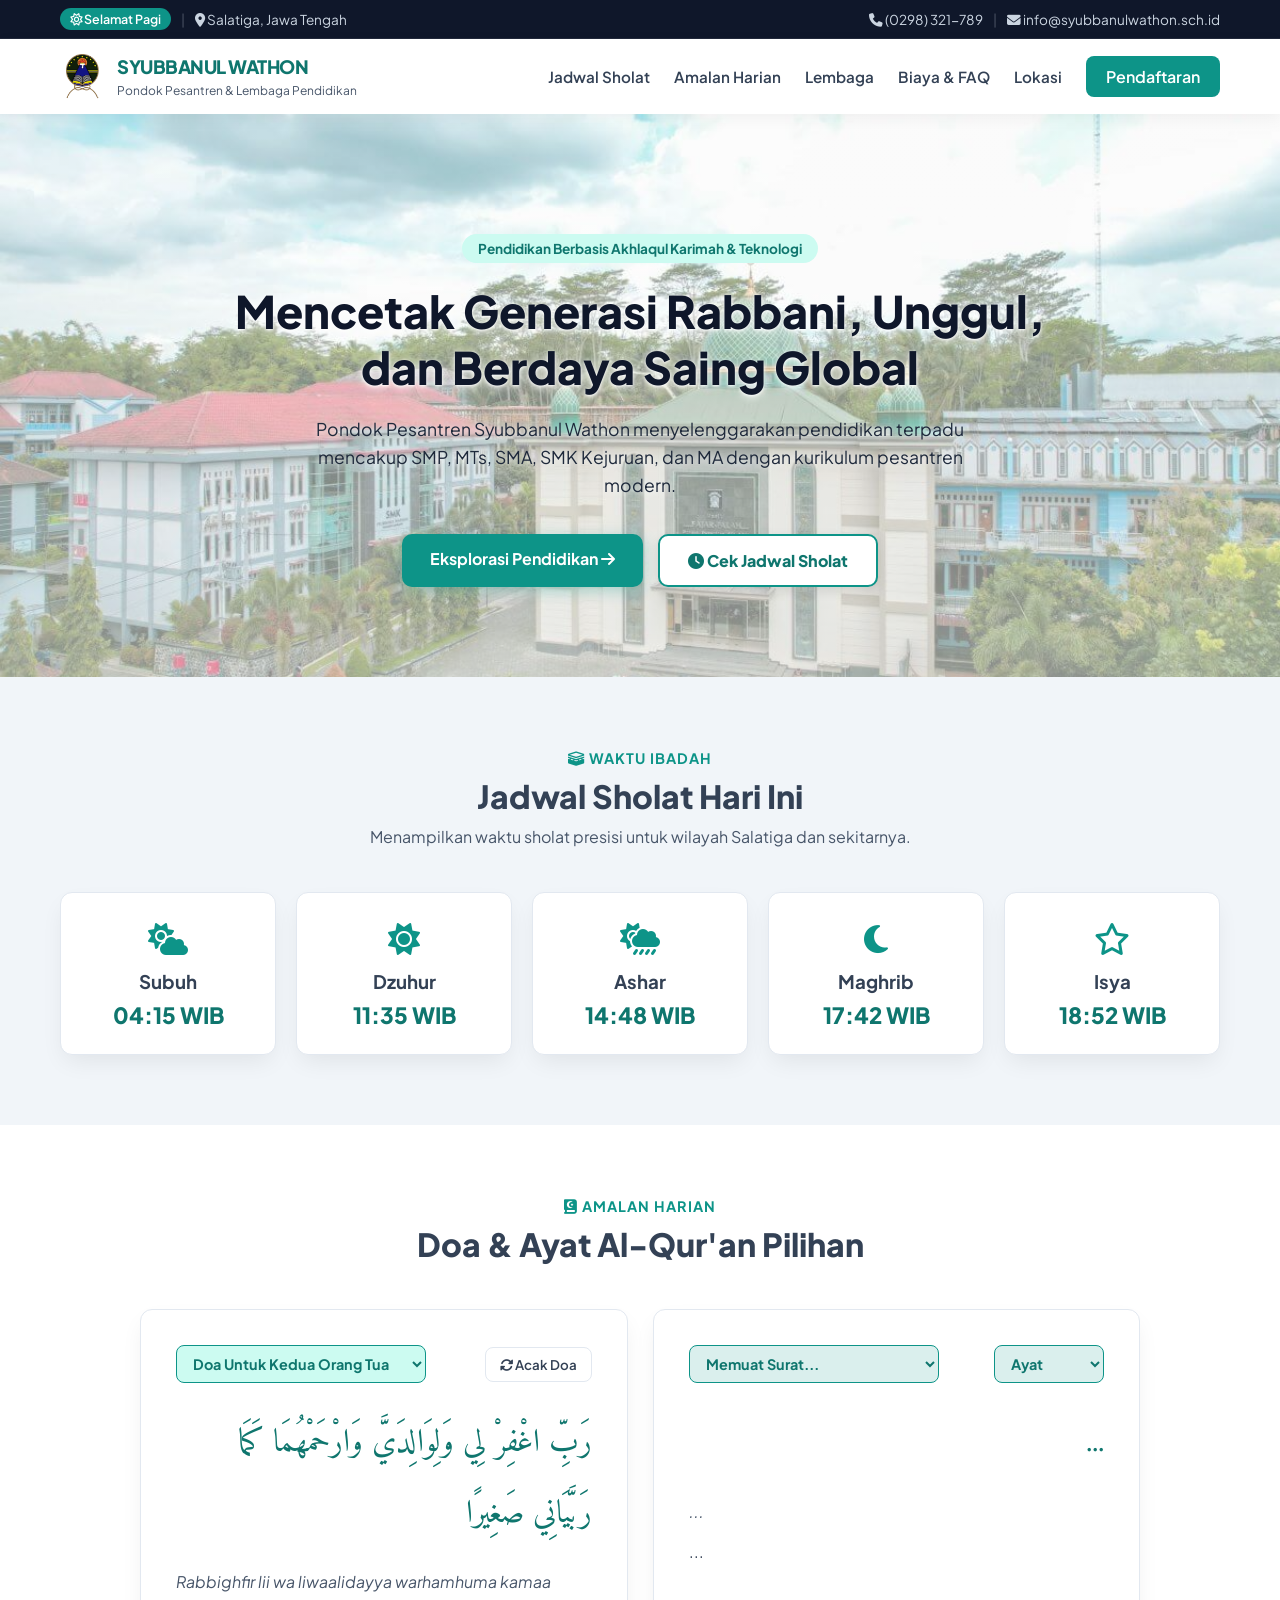
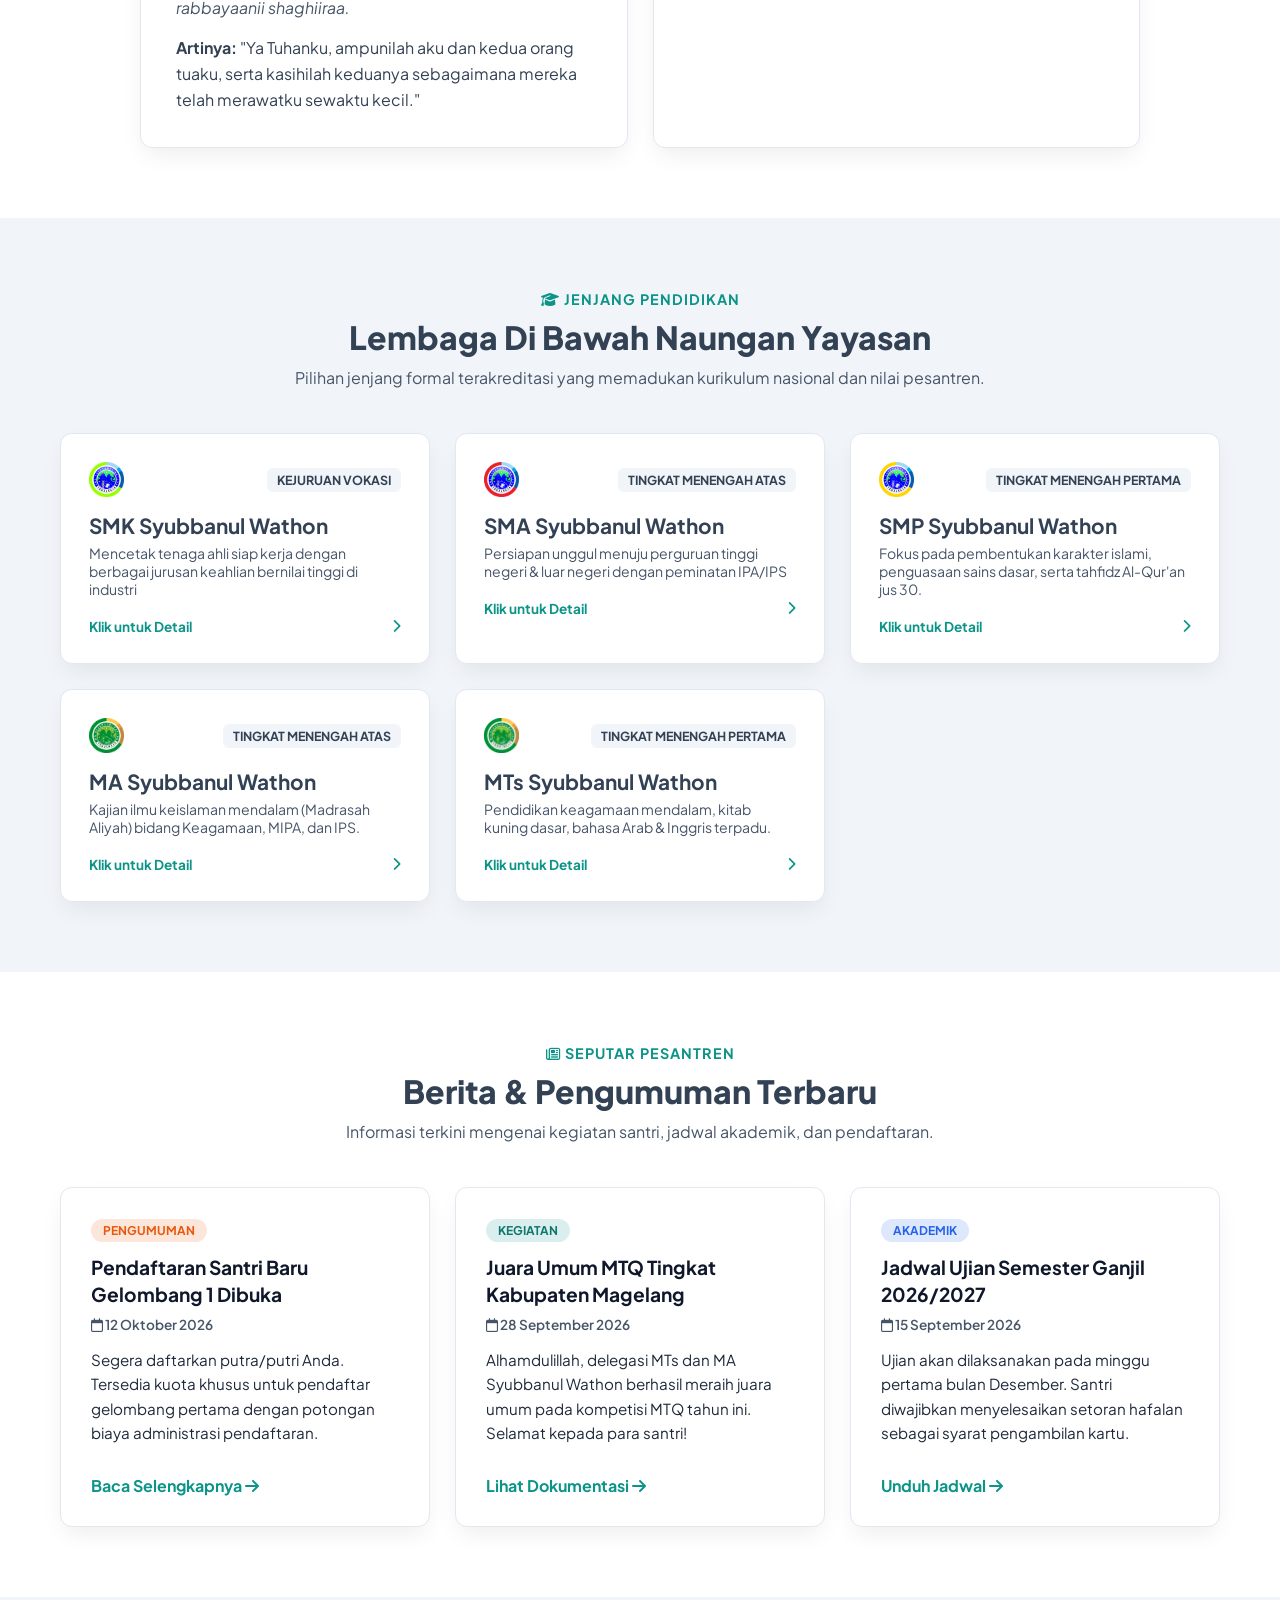
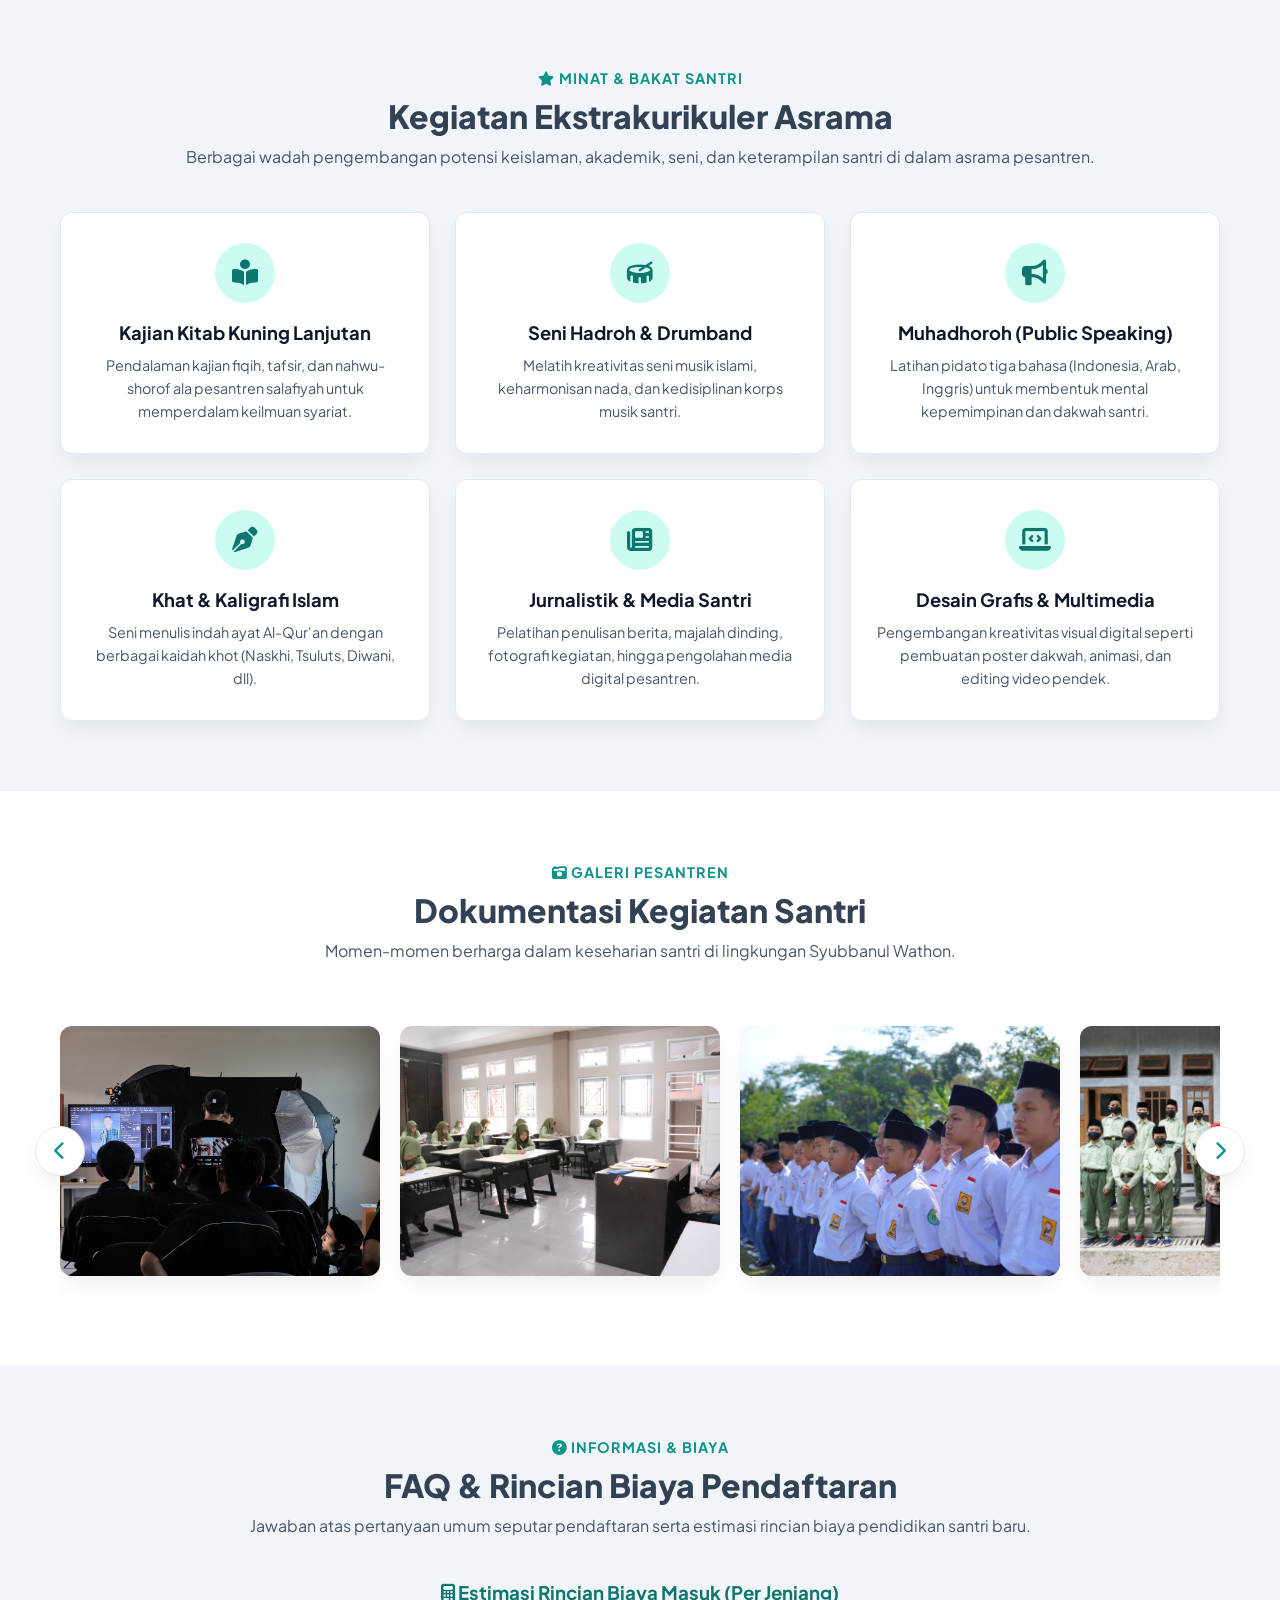
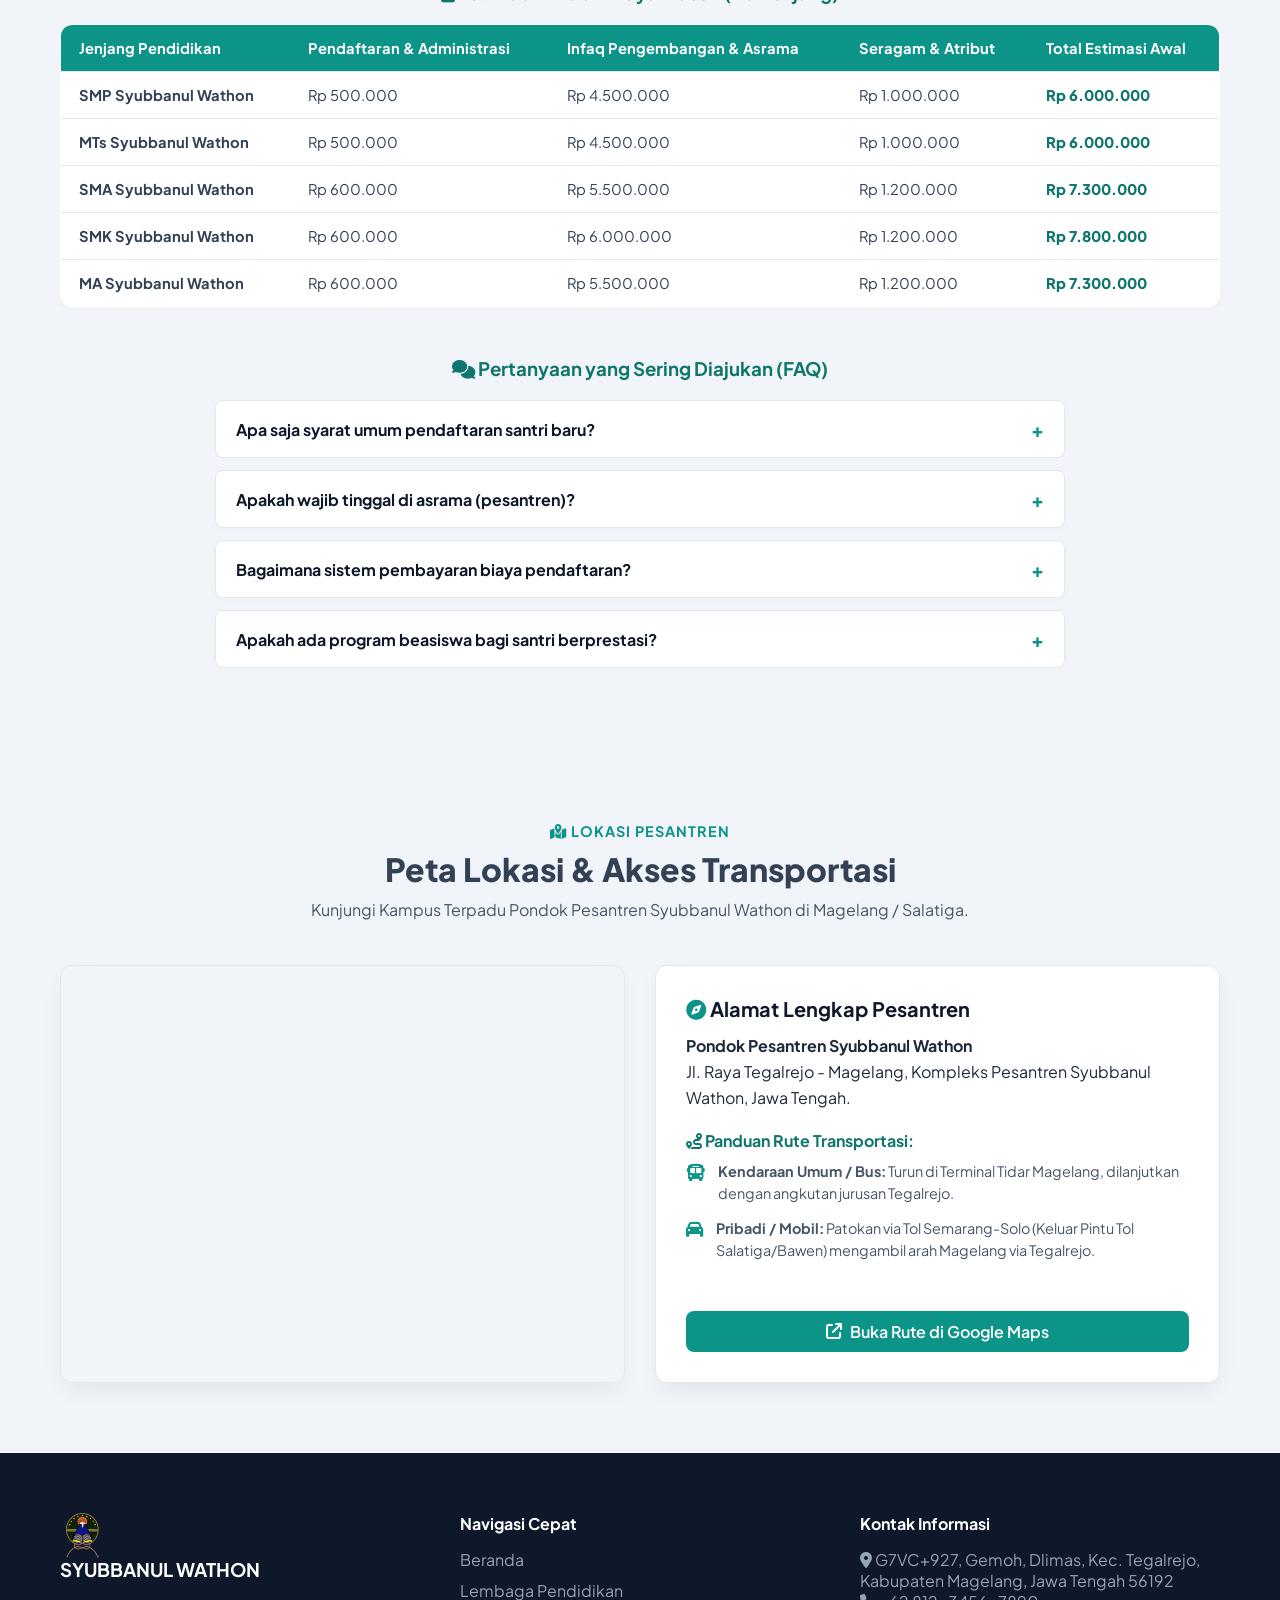
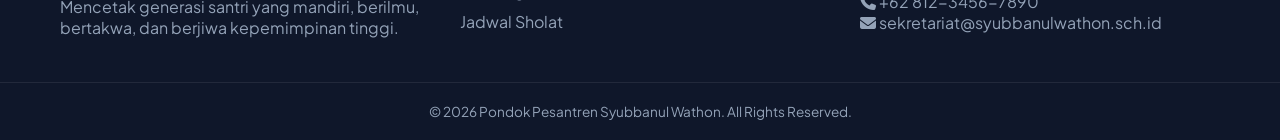
==== index.html @ 935ad712 "nambahdikit" ====
<!DOCTYPE html>
<html lang="id">
<head>
    <meta charset="UTF-8">
    <meta name="viewport" content="width=device-width, initial-scale=1.0">
    <title>Pondok Pesantren Syubbanul Wathon</title>
    <link rel="icon" type="image/png" href="assets/logo sw.png">
    <!-- Font Awesome & Google Fonts -->
    <link rel="stylesheet" href="https://cdnjs.cloudflare.com/ajax/libs/font-awesome/6.4.0/css/all.min.css">
    <link href="https://fonts.googleapis.com/css2?family=Plus+Jakarta+Sans:wght@300;400;500;600;700;800&family=Amiri:wght@400;700&display=swap" rel="stylesheet">
    <link rel="stylesheet" href="style.css">
</head>
<body class="theme-day">

    <div class="top-bar">
        <div class="container top-bar-content">
            <div class="time-location">
                <span id="time-badge" class="badge"><i class="fa-regular fa-sun"></i> Selamat Datang</span>
                <span class="divider">|</span>
                <span id="location-text"><i class="fa-solid fa-location-dot"></i> Mendeteksi Lokasi...</span>
            </div>
            <div class="top-contact">
                <span><i class="fa-solid fa-phone"></i> (0298) 321-789</span>
                <span class="divider">|</span>
                <span><i class="fa-solid fa-envelope"></i> info@syubbanulwathon.sch.id</span>
            </div>
        </div>
    </div>

    <header class="navbar">
        <div class="container nav-container">
            <a href="#" class="brand">
                <div class="brand-logo">
                    <img src="assets/YAYASAN-SYUBBANUL-WATHON-cmp-scaled.png" alt="Logo Syubbanul Wathon" style="width: 100%; height: 100%; object-fit: contain; border-radius: 10px;">
                </div>
                <div class="brand-text">
                    <span class="brand-title">SYUBBANUL WATHON</span>
                    <span class="brand-sub">Pondok Pesantren & Lembaga Pendidikan</span>
                </div>
            </a>
            <button class="nav-toggle" id="navToggle" aria-label="Toggle Navigation">
                <i class="fa-solid fa-bars"></i>
            </button>
            <nav class="nav-menu" id="navMenu">
                <a href="#jadwal-sholat" class="nav-link">Jadwal Sholat</a>
                <a href="#doa-harian" class="nav-link">Amalan Harian</a>
                <a href="#lembaga" class="nav-link">Lembaga</a>
                <a href="#informasi-pendaftaran" class="nav-link">Biaya & FAQ</a>
                <a href="#lokasi" class="nav-link">Lokasi</a>
                <a href="pendaftaran.html" class="btn-primary">Pendaftaran</a>
                
            </nav>
        </div>
    </header>

    <section id="beranda" class="hero">
        <div class="container hero-content">
            <span class="hero-tag">Pendidikan Berbasis Akhlaqul Karimah & Teknologi</span>
            <h1 class="hero-title">Mencetak Generasi Rabbani, Unggul, dan Berdaya Saing Global</h1>
            <p class="hero-desc">Pondok Pesantren Syubbanul Wathon menyelenggarakan pendidikan terpadu mencakup SMP, MTs, SMA, SMK Kejuruan, dan MA dengan kurikulum pesantren modern.</p>
            <div class="hero-buttons">
                <a href="#lembaga" class="btn-primary-lg">Eksplorasi Pendidikan <i class="fa-solid fa-arrow-right"></i></a>
                <a href="#jadwal-sholat" class="btn-outline-lg"><i class="fa-solid fa-clock"></i> Cek Jadwal Sholat</a>
            </div>
        </div>
    </section>

    <section id="jadwal-sholat" class="section bg-light">
        <div class="container">
            <div class="section-header">
                <span class="section-subtitle"><i class="fa-solid fa-kaaba"></i> Waktu Ibadah</span>
                <h2 class="section-title">Jadwal Sholat Hari Ini</h2>
                <p id="prayer-location-sub" class="section-desc">Menampilkan waktu sholat presisi berdasarkan lokasi Anda</p>
            </div>
            <div class="prayer-grid">
                <div class="prayer-card" id="card-subuh">
                    <div class="prayer-icon"><i class="fa-solid fa-cloud-sun"></i></div>
                    <h3>Subuh</h3>
                    <p class="prayer-time" id="time-subuh">04:15 WIB</p>
                </div>
                <div class="prayer-card" id="card-dzuhur">
                    <div class="prayer-icon"><i class="fa-solid fa-sun"></i></div>
                    <h3>Dzuhur</h3>
                    <p class="prayer-time" id="time-dzuhur">11:35 WIB</p>
                </div>
                <div class="prayer-card" id="card-ashar">
                    <div class="prayer-icon"><i class="fa-solid fa-cloud-sun-rain"></i></div>
                    <h3>Ashar</h3>
                    <p class="prayer-time" id="time-ashar">14:48 WIB</p>
                </div>
                <div class="prayer-card" id="card-maghrib">
                    <div class="prayer-icon"><i class="fa-solid fa-moon"></i></div>
                    <h3>Maghrib</h3>
                    <p class="prayer-time" id="time-maghrib">17:42 WIB</p>
                </div>
                <div class="prayer-card" id="card-isya">
                    <div class="prayer-icon"><i class="fa-regular fa-star"></i></div>
                    <h3>Isya</h3>
                    <p class="prayer-time" id="time-isya">18:52 WIB</p>
                </div>
            </div>
        </div>
    </section>

    <section id="doa-harian" class="section">
        <div class="container">
            <div class="section-header">
                <span class="section-subtitle"><i class="fa-solid fa-book-quran"></i> Amalan Harian</span>
                <h2 class="section-title">Doa & Ayat Al-Qur'an Pilihan</h2>
            </div>
            
            <div class="amalan-grid">
                <!-- Kolom Doa -->
                <div class="dua-box">
                    <div class="dua-header">
                        <select id="doaDropdown" class="dua-dropdown">
                            <option value="">Memuat Daftar Doa...</option>
                        </select>
                        <button class="btn-icon" id="nextDuaBtn" title="Acak Doa Lainnya"><i class="fa-solid fa-rotate"></i> Acak Doa</button>
                    </div>
                    <div class="dua-arabic" id="dua-arabic">...</div>
                    <div class="dua-latin" id="dua-latin">...</div>
                    <div class="dua-meaning" id="dua-meaning">...</div>
                </div>

                <!-- Kolom Ayat Al-Qur'an dengan Dual Dropdown -->
                <div class="dua-box quran-box">
                    <div class="dua-header" style="gap: 10px;">
                        <select id="quranDropdown" class="dua-dropdown">
                            <option value="">Memuat Surat...</option>
                        </select>
                        <select id="ayatDropdown" class="dua-dropdown" style="max-width: 110px;">
                            <option value="">Ayat</option>
                        </select>
                    </div>
                    <div class="dua-arabic" id="quran-arabic">...</div>
                    <div class="dua-latin" id="quran-latin">...</div>
                    <div class="dua-meaning" id="quran-meaning">...</div>
                </div>
            </div>
        </div>
    </section>

    <section id="lembaga" class="section bg-light">
        <div class="container">
            <div class="section-header">
                <span class="section-subtitle"><i class="fa-solid fa-graduation-cap"></i> Jenjang Pendidikan</span>
                <h2 class="section-title">Lembaga Di Bawah Naungan Yayasan</h2>
                <p class="section-desc">Pilihan jenjang formal terakreditasi yang memadukan kurikulum nasional dan nilai pesantren.</p>
            </div>
            <div class="jurusan-grid">
                <div class="jurusan-card" onclick="openJurusanModal('SMK')">
                    <div class="jurusan-card-header">
                        <img src="assets/logosekolah2/SMK-T.png" alt="Logo SMK" style="height: 35px; width: auto; object-fit: contain;">
                        <span class="jurusan-tag">KEJURUAN VOKASI</span>
                    </div>
                    <h3>SMK Syubbanul Wathon</h3>
                    <p class="jurusan-sub">Mencetak tenaga ahli siap kerja dengan berbagai jurusan keahlian bernilai tinggi di industri</p>
                    <div class="jurusan-footer">
                        <span>Klik untuk Detail</span>
                        <i class="fa-solid fa-chevron-right"></i>
                    </div>
                </div>

                <div class="jurusan-card" onclick="openJurusanModal('SMA')">
                    <div class="jurusan-card-header">
                        <img src="assets/logosekolah2/SMA.png" alt="Logo SMA" style="height: 35px; width: auto; object-fit: contain;">
                        <span class="jurusan-tag">TINGKAT MENENGAH ATAS</span>
                    </div>
                    <h3>SMA Syubbanul Wathon</h3>
                    <p class="jurusan-sub">Persiapan unggul menuju perguruan tinggi negeri & luar negeri dengan peminatan IPA/IPS</p>
                    <div class="jurusan-footer">
                        <span>Klik untuk Detail</span>
                        <i class="fa-solid fa-chevron-right"></i>
                    </div>
                </div>

                <div class="jurusan-card" onclick="openJurusanModal('SMP')">
                    <div class="jurusan-card-header">
                        <img src="assets/logosekolah2/SMP-T.png" alt="Logo SMP" style="height: 35px; width: auto; object-fit: contain;">
                        <span class="jurusan-tag">TINGKAT MENENGAH PERTAMA</span>
                    </div>
                    <h3>SMP Syubbanul Wathon</h3>
                    <p class="jurusan-sub">Fokus pada pembentukan karakter islami, penguasaan sains dasar, serta tahfidz Al-Qur'an jus 30.</p>
                    <div class="jurusan-footer">
                        <span>Klik untuk Detail</span>
                        <i class="fa-solid fa-chevron-right"></i>
                    </div>
                </div>

                <div class="jurusan-card" onclick="openJurusanModal('MA')">
                    <div class="jurusan-card-header">
                        <img src="assets/logosekolah2/EM-MA.png" alt="Logo MA" style="height: 35px; width: auto; object-fit: contain;">
                        <span class="jurusan-tag">TINGKAT MENENGAH ATAS</span>
                    </div>
                    <h3>MA Syubbanul Wathon</h3>
                    <p class="jurusan-sub">Kajian ilmu keislaman mendalam (Madrasah Aliyah) bidang Keagamaan, MIPA, dan IPS.</p>
                    <div class="jurusan-footer">
                        <span>Klik untuk Detail</span>
                        <i class="fa-solid fa-chevron-right"></i>
                    </div>
                </div>

                <div class="jurusan-card" onclick="openJurusanModal('MTs')">
                    <div class="jurusan-card-header">
                        <img src="assets/logosekolah2/logo-mts-newest.png" alt="Logo MTs" style="height: 35px; width: auto; object-fit: contain;">
                        <span class="jurusan-tag">TINGKAT MENENGAH PERTAMA</span>
                    </div>
                    <h3>MTs Syubbanul Wathon</h3>
                    <p class="jurusan-sub">Pendidikan keagamaan mendalam, kitab kuning dasar, bahasa Arab & Inggris terpadu.</p>
                    <div class="jurusan-footer">
                        <span>Klik untuk Detail</span>
                        <i class="fa-solid fa-chevron-right"></i>
                    </div>
                </div>
            </div>
        </div>
    </section>

    <!-- BERITA & PENGUMUMAN SECTION -->
    <section id="berita" class="section">
        <div class="container">
            <div class="section-header">
                <span class="section-subtitle"><i class="fa-regular fa-newspaper"></i> Seputar Pesantren</span>
                <h2 class="section-title">Berita & Pengumuman Terbaru</h2>
                <p class="section-desc">Informasi terkini mengenai kegiatan santri, jadwal akademik, dan pendaftaran.</p>
            </div>

            <div class="berita-grid">
                <!-- Kartu Berita 1 -->
                <div class="berita-card">
                    <div class="berita-badge">Pengumuman</div>
                    <h3>Pendaftaran Santri Baru Gelombang 1 Dibuka</h3>
                    <p class="berita-tanggal"><i class="fa-regular fa-calendar"></i> 12 Oktober 2026</p>
                    <p class="berita-desc">Segera daftarkan putra/putri Anda. Tersedia kuota khusus untuk pendaftar gelombang pertama dengan potongan biaya administrasi pendaftaran.</p>
                    <a href="#lembaga" class="btn-link">Baca Selengkapnya <i class="fa-solid fa-arrow-right"></i></a>
                </div>

                <!-- Kartu Berita 2 -->
                <div class="berita-card">
                    <div class="berita-badge badge-kegiatan">Kegiatan</div>
                    <h3>Juara Umum MTQ Tingkat Kabupaten Magelang</h3>
                    <p class="berita-tanggal"><i class="fa-regular fa-calendar"></i> 28 September 2026</p>
                    <p class="berita-desc">Alhamdulillah, delegasi MTs dan MA Syubbanul Wathon berhasil meraih juara umum pada kompetisi MTQ tahun ini. Selamat kepada para santri!</p>
                    <a href="#galeri" class="btn-link">Lihat Dokumentasi <i class="fa-solid fa-arrow-right"></i></a>
                </div>

                <!-- Kartu Berita 3 -->
                <div class="berita-card">
                    <div class="berita-badge badge-akademik">Akademik</div>
                    <h3>Jadwal Ujian Semester Ganjil 2026/2027</h3>
                    <p class="berita-tanggal"><i class="fa-regular fa-calendar"></i> 15 September 2026</p>
                    <p class="berita-desc">Ujian akan dilaksanakan pada minggu pertama bulan Desember. Santri diwajibkan menyelesaikan setoran hafalan sebagai syarat pengambilan kartu.</p>
                    <a href="#" class="btn-link">Unduh Jadwal <i class="fa-solid fa-arrow-right"></i></a>
                </div>
            </div>
        </div>
    </section>
    
    <!-- EKSTRAKURIKULER SECTION -->
    <section id="ekstrakurikuler" class="section bg-light">
        <div class="container">
            <div class="section-header">
                <span class="section-subtitle"><i class="fa-solid fa-star"></i> Minat & Bakat Santri</span>
                <h2 class="section-title">Kegiatan Ekstrakurikuler Asrama</h2>
                <p class="section-desc">Berbagai wadah pengembangan potensi keislaman, akademik, seni, dan keterampilan santri di dalam asrama pesantren.</p>
            </div>

            <div class="ekskul-grid">
                <!-- Ekskul 1 -->
                <div class="ekskul-card">
                    <div class="ekskul-icon">
                        <i class="fa-solid fa-book-open-reader"></i>
                    </div>
                    <h3>Kajian Kitab Kuning Lanjutan</h3>
                    <p>Pendalaman kajian fiqih, tafsir, dan nahwu-shorof ala pesantren salafiyah untuk memperdalam keilmuan syariat.</p>
                </div>

                <!-- Ekskul 2 -->
                <div class="ekskul-card">
                    <div class="ekskul-icon">
                        <i class="fa-solid fa-drum"></i>
                    </div>
                    <h3>Seni Hadroh & Drumband</h3>
                    <p>Melatih kreativitas seni musik islami, keharmonisan nada, dan kedisiplinan korps musik santri.</p>
                </div>

                <!-- Ekskul 3 -->
                <div class="ekskul-card">
                    <div class="ekskul-icon">
                        <i class="fa-solid fa-bullhorn"></i>
                    </div>
                    <h3>Muhadhoroh (Public Speaking)</h3>
                    <p>Latihan pidato tiga bahasa (Indonesia, Arab, Inggris) untuk membentuk mental kepemimpinan dan dakwah santri.</p>
                </div>

                <!-- Ekskul 4 -->
                <div class="ekskul-card">
                    <div class="ekskul-icon">
                        <i class="fa-solid fa-pen-nib"></i>
                    </div>
                    <h3>Khat & Kaligrafi Islam</h3>
                    <p>Seni menulis indah ayat Al-Qur'an dengan berbagai kaidah khot (Naskhi, Tsuluts, Diwani, dll).</p>
                </div>

                <!-- Ekskul 5 -->
                <div class="ekskul-card">
                    <div class="ekskul-icon">
                        <i class="fa-solid fa-newspaper"></i>
                    </div>
                    <h3>Jurnalistik & Media Santri</h3>
                    <p>Pelatihan penulisan berita, majalah dinding, fotografi kegiatan, hingga pengolahan media digital pesantren.</p>
                </div>

                <!-- Ekskul 6 -->
                <div class="ekskul-card">
                    <div class="ekskul-icon">
                        <i class="fa-solid fa-laptop-code"></i>
                    </div>
                    <h3>Desain Grafis & Multimedia</h3>
                    <p>Pengembangan kreativitas visual digital seperti pembuatan poster dakwah, animasi, dan editing video pendek.</p>
                </div>
            </div>
        </div>
    </section>

    <section id="galeri" class="section">
        <div class="container">
            <div class="section-header">
                <span class="section-subtitle"><i class="fa-solid fa-camera-retro"></i> Galeri Pesantren</span>
                <h2 class="section-title">Dokumentasi Kegiatan Santri</h2>
                <p class="section-desc">Momen-momen berharga dalam keseharian santri di lingkungan Syubbanul Wathon.</p>
            </div>

            <div class="gallery-wrapper">
                <button class="gallery-btn left" id="slideLeft"><i class="fa-solid fa-chevron-left"></i></button>
                <div class="gallery-container" id="galleryContainer">
                    <div class="gallery-item">
                        <img src="assets/fotosmk/IMG_0061-scaled.jpg" alt="Kegiatan SMK">
                        <div class="gallery-overlay">Praktik Jurusan SMK</div>
                    </div>
                    <div class="gallery-item">
                        <img src="assets/fotosmk/IMG_3537-2048x1365.jpg" alt="Kegiatan SMA">
                        <div class="gallery-overlay">Kegiatan Akademik SMA</div>
                    </div>
                    <div class="gallery-item">
                        <img src="assets/foto m/DSC04055-min-1024x683.jpg" alt="Kegiatan SMP">
                        <div class="gallery-overlay">Keseharian Santri SMP</div>
                    </div>
                    <div class="gallery-item">
                        <img src="assets/foto m/jurnalistik.jpg" alt="Kegiatan MA">
                        <div class="gallery-overlay">Kajian Kitab MA</div>
                    </div>
                    <div class="gallery-item">
                        <img src="assets/foto m/DSC08087-min-1024x683.jpg" alt="Kegiatan MTs">
                        <div class="gallery-overlay">Kegiatan Ekstrakurikuler MTs</div>
                    </div>
                </div>
                <button class="gallery-btn right" id="slideRight"><i class="fa-solid fa-chevron-right"></i></button>
            </div>
        </div>
    </section>

    <div class="modal" id="jurusanModal">
        <div class="modal-content">
            <button class="modal-close" onclick="closeJurusanModal()">&times;</button>
            <div class="modal-body">
                <img id="m-image" src="" alt="Foto Jurusan" style="width: 100%; height: 200px; object-fit: cover; border-radius: 8px; margin-bottom: 15px; display: none;">
                <div class="modal-icon" id="m-icon"><i class="fa-solid fa-code"></i></div>
                <h3 id="m-title">Detail Jurusan</h3>
                <p id="m-subtitle" class="modal-sub">Sub Judul Jurusan</p>
                <hr class="modal-divider">
                
                <h4><i class="fa-solid fa-list-check"></i> Yang Dipelajari:</h4>
                <p id="m-desc">Deskripsi pelajaran di jurusan ini...</p>

                <h4><i class="fa-solid fa-briefcase"></i> Prospek Karir:</h4>
                <ul id="m-prospects" class="prospects-list"></ul>

                <div class="modal-actions">
                    <a href="#kontak" class="btn-primary" onclick="closeJurusanModal()">Daftar Jurusan Ini</a>
                    <button class="btn-secondary" onclick="closeJurusanModal()">Tutup</button>
                </div>
            </div>
        </div>
    </div>

    <!-- FAQ & Rincian Biaya Pendaftaran Section -->
    <section id="informasi-pendaftaran" class="section bg-light">
        <div class="container">
            <div class="section-header">
                <span class="section-subtitle"><i class="fa-solid fa-circle-question"></i> Informasi & Biaya</span>
                <h2 class="section-title">FAQ & Rincian Biaya Pendaftaran</h2>
                <p class="section-desc">Jawaban atas pertanyaan umum seputar pendaftaran serta estimasi rincian biaya pendidikan santri baru.</p>
            </div>

            <!-- Tabel Rincian Biaya -->
            <div class="biaya-container" style="margin-bottom: 50px;">
                <h3 style="margin-bottom: 20px; color: var(--primary-dark); text-align: center;">
                    <i class="fa-solid fa-calculator"></i> Estimasi Rincian Biaya Masuk (Per Jenjang)
                </h3>
                <div style="overflow-x: auto;">
                    <table class="tabel-biaya">
                        <thead>
                            <tr>
                                <th>Jenjang Pendidikan</th>
                                <th>Pendaftaran & Administrasi</th>
                                <th>Infaq Pengembangan & Asrama</th>
                                <th>Seragam & Atribut</th>
                                <th>Total Estimasi Awal</th>
                            </tr>
                        </thead>
                        <tbody>
                            <tr>
                                <td><strong>SMP Syubbanul Wathon</strong></td>
                                <td>Rp 500.000</td>
                                <td>Rp 4.500.000</td>
                                <td>Rp 1.000.000</td>
                                <td style="color: var(--primary-dark); font-weight: 800;">Rp 6.000.000</td>
                            </tr>
                            <tr>
                                <td><strong>MTs Syubbanul Wathon</strong></td>
                                <td>Rp 500.000</td>
                                <td>Rp 4.500.000</td>
                                <td>Rp 1.000.000</td>
                                <td style="color: var(--primary-dark); font-weight: 800;">Rp 6.000.000</td>
                            </tr>
                            <tr>
                                <td><strong>SMA Syubbanul Wathon</strong></td>
                                <td>Rp 600.000</td>
                                <td>Rp 5.500.000</td>
                                <td>Rp 1.200.000</td>
                                <td style="color: var(--primary-dark); font-weight: 800;">Rp 7.300.000</td>
                            </tr>
                            <tr>
                                <td><strong>SMK Syubbanul Wathon</strong></td>
                                <td>Rp 600.000</td>
                                <td>Rp 6.000.000</td>
                                <td>Rp 1.200.000</td>
                                <td style="color: var(--primary-dark); font-weight: 800;">Rp 7.800.000</td>
                            </tr>
                            <tr>
                                <td><strong>MA Syubbanul Wathon</strong></td>
                                <td>Rp 600.000</td>
                                <td>Rp 5.500.000</td>
                                <td>Rp 1.200.000</td>
                                <td style="color: var(--primary-dark); font-weight: 800;">Rp 7.300.000</td>
                            </tr>
                        </tbody>
                    </table>
                </div>
            </div>

            <!-- FAQ Akordion (Buka-Tutup) -->
            <div class="faq-container" style="max-width: 850px; margin: 0 auto;">
                <h3 style="margin-bottom: 20px; color: var(--primary-dark); text-align: center;">
                    <i class="fa-solid fa-comments"></i> Pertanyaan yang Sering Diajukan (FAQ)
                </h3>
                
                <details class="faq-item">
                    <summary>Apa saja syarat umum pendaftaran santri baru?</summary>
                    <p>Syarat utamanya meliputi mengisi formulir pendaftaran online, menyerahkan fotokopi Kartu Keluarga (KK), Akta Kelahiran, NISN, serta pas foto terbaru dan transkrip nilai/rapor semester terakhir.</p>
                </details>

                <details class="faq-item">
                    <summary>Apakah wajib tinggal di asrama (pesantren)?</summary>
                    <p>Ya, seluruh peserta didik di bawah naungan Yayasan Syubbanul Wathon diwajibkan tinggal di asrama pesantren guna mendukung pembentukan karakter, kedisiplinan, dan pengawasan ibadah 24 jam.</p>
                </details>

                <details class="faq-item">
                    <summary>Bagaimana sistem pembayaran biaya pendaftaran?</summary>
                    <p>Pembayaran dapat dilakukan secara transfer melalui rekening resmi yayasan atau dibayarkan secara langsung melalui sekretariat pendaftaran di kampus terpadu Syubbanul Wathon.</p>
                </details>

                <details class="faq-item">
                    <summary>Apakah ada program beasiswa bagi santri berprestasi?</summary>
                    <p>Tersedia potongan khusus atau keringanan biaya bagi calon santri yang memiliki prestasi akademik tingkat kabupaten/provinsi maupun hafalan Al-Qur'an (tahfidz) minimal 3 juz.</p>
                </details>
            </div>
        </div>
    </section>

    <!-- PETA LOKASI & TRANSPORTASI SECTION -->
    <section id="lokasi" class="section bg-light">
        <div class="container">
            <div class="section-header">
                <span class="section-subtitle"><i class="fa-solid fa-map-location-dot"></i> Lokasi Pesantren</span>
                <h2 class="section-title">Peta Lokasi & Akses Transportasi</h2>
                <p class="section-desc">Kunjungi Kampus Terpadu Pondok Pesantren Syubbanul Wathon di Magelang / Salatiga.</p>
            </div>

            <div class="maps-grid">
                <!-- Kolom Peta Google Maps Embed -->
                <div class="maps-iframe-wrapper">
                    <iframe 
                        src="https://www.google.com/maps/embed?pb=!1m18!1m12!1m3!1d3956.4952865913495!2d110.22415127588301!3d-7.410292792599723!2m3!1f0!2f0!3f0!3m2!1i1024!2i768!4f13.1!3m3!1m2!1s0x2e7a8f0003b17c17%3A0x6b099fec6f37f94d!2sPondok%20Pesantren%20Syubbanul%20Wathon!5e0!3m2!1sid!2sid!4v1710000000000!5m2!1sid!2sid" 
                        width="100%" 
                        height="100%" 
                        style="border:0;" 
                        allowfullscreen="" 
                        loading="lazy" 
                        referrerpolicy="no-referrer-when-downgrade">
                    </iframe>
                </div>

                <!-- Kolom Informasi Rute & Alamat -->
                <div class="maps-info-card">
                    <h3><i class="fa-solid fa-compass" style="color: var(--primary);"></i> Alamat Lengkap Pesantren</h3>
                    <p style="margin-bottom: 20px; color: var(--gray-800); line-height: 1.6;">
                        <strong>Pondok Pesantren Syubbanul Wathon</strong><br>
                        Jl. Raya Tegalrejo - Magelang, Kompleks Pesantren Syubbanul Wathon, Jawa Tengah.
                    </p>

                    <h4 style="color: var(--primary-dark); margin-bottom: 10px;">
                        <i class="fa-solid fa-route"></i> Panduan Rute Transportasi:
                    </h4>
                    <ul class="rute-list">
                        <li>
                            <i class="fa-solid fa-bus"></i> 
                            <div>
                                <strong>Kendaraan Umum / Bus:</strong> 
                                Turun di Terminal Tidar Magelang, dilanjutkan dengan angkutan jurusan Tegalrejo.
                            </div>
                        </li>
                        <li>
                            <i class="fa-solid fa-car"></i> 
                            <div>
                                <strong>Pribadi / Mobil:</strong> 
                                Patokan via Tol Semarang-Solo (Keluar Pintu Tol Salatiga/Bawen) mengambil arah Magelang via Tegalrejo.
                            </div>
                        </li>
                    </ul>

                    <!-- Tombol Buka di Google Maps -->
                    <a href="https://maps.app.goo.gl/oTbesJYU6QpBpzHs6" target="_blank" class="btn-primary" style="display: flex; text-decoration: none; justify-content: center; margin-top: 20px;">
                        <i class="fa-solid fa-arrow-up-right-from-square"></i> Buka Rute di Google Maps
                    </a>
                </div>
            </div>
        </div>
    </section>

    <footer id="kontak" class="footer">
        <div class="container footer-grid">
            <div class="footer-col">
                <div class="brand-logo">
                    <img src="assets/YAYASAN-SYUBBANUL-WATHON-cmp-scaled.png" alt="Logo Syubbanul Wathon" style="width: 100%; height: 100%; object-fit: contain; border-radius: 10px;">
                </div>
                <h3>SYUBBANUL WATHON</h3>
                <p>Mencetak generasi santri yang mandiri, berilmu, bertakwa, dan berjiwa kepemimpinan tinggi.</p>
            </div>
            <div class="footer-col">
                <h4>Navigasi Cepat</h4>
                <ul>
                    <li><a href="#beranda">Beranda</a></li>
                    <li><a href="#lembaga">Lembaga Pendidikan</a></li>
                    <li><a href="#jadwal-sholat">Jadwal Sholat</a></li>
                </ul>
            </div>
            <div class="footer-col">
                <h4>Kontak Informasi</h4>
                <p><i class="fa-solid fa-location-dot"></i> G7VC+927, Gemoh, Dlimas, Kec. Tegalrejo, Kabupaten Magelang, Jawa Tengah 56192</p>
                <p><i class="fa-solid fa-phone"></i> +62 812-3456-7890</p>
                <p><i class="fa-solid fa-envelope"></i> sekretariat@syubbanulwathon.sch.id</p>
            </div>
        </div>
        <div class="footer-bottom">
            <p>&copy; 2026 Pondok Pesantren Syubbanul Wathon. All Rights Reserved.</p>
        </div>
    </footer>

    <script src="script.js"></script>
</body>
</html>
---- style.css ----
:root {
    --primary: #0d9488;
    --primary-dark: #0f766e;
    --primary-light: #ccfbf1;
    --secondary: #d97706;
    --dark: #0f172a;
    --light: #f8fafc;
    --gray-100: #f1f5f9;
    --gray-200: #e2e8f0;
    --gray-600: #475569;
    --gray-800: #1e293b;
    --card-bg: #ffffff;
    --text-color: #334155;
    --shadow: 0 10px 25px -5px rgba(0, 0, 0, 0.08);
    --radius: 12px;
    --transition: all 0.3s ease;
}

body.theme-day {
    background-color: #ffffff;
    color: var(--text-color);
}

* {
    margin: 0;
    padding: 0;
    box-sizing: border-box;
    font-family: 'Plus Jakarta Sans', sans-serif;
    scroll-behavior: smooth;
}

.container {
    max-width: 1200px;
    margin: 0 auto;
    padding: 0 20px;
}

.top-bar {
    background-color: var(--dark);
    color: #cbd5e1;
    font-size: 0.85rem;
    padding: 8px 0;
    border-bottom: 1px solid rgba(255,255,255,0.08);
}

.top-bar-content {
    display: flex;
    justify-content: space-between;
    align-items: center;
    flex-wrap: wrap;
    gap: 10px;
}

.time-location, .top-contact {
    display: flex;
    align-items: center;
    gap: 10px;
}

.divider {
    opacity: 0.3;
}

.badge {
    background-color: var(--primary);
    color: #ffffff;
    padding: 3px 10px;
    border-radius: 20px;
    font-weight: 600;
    font-size: 0.78rem;
}

.navbar {
    position: sticky;
    top: 0;
    background-color: var(--card-bg);
    box-shadow: 0 4px 15px rgba(0,0,0,0.05);
    z-index: 1000;
    padding: 15px 0;
    transition: var(--transition);
}

.nav-container {
    display: flex;
    justify-content: space-between;
    align-items: center;
}

.brand {
    display: flex;
    align-items: center;
    gap: 12px;
    text-decoration: none;
    color: inherit;
}

.brand-logo {
    width: 45px;
    height: 45px;
    background: transparent;
    color: white;
    border-radius: 10px;
    display: flex;
    align-items: center;
    justify-content: center;
    font-size: 1.5rem;
}

.brand-title {
    font-weight: 800;
    font-size: 1.15rem;
    display: block;
    color: var(--primary-dark);
    letter-spacing: -0.5px;
}

.brand-sub {
    font-size: 0.75rem;
    color: var(--gray-600);
}

.nav-menu {
    display: flex;
    align-items: center;
    gap: 24px;
}

.nav-link {
    text-decoration: none;
    color: var(--text-color);
    font-weight: 600;
    font-size: 0.95rem;
    transition: var(--transition);
}

.nav-link:hover, .nav-link.active {
    color: var(--primary);
}

.btn-primary {
    background-color: var(--primary);
    color: white;
    padding: 10px 20px;
    border-radius: 8px;
    text-decoration: none;
    font-weight: 600;
    border: none;
    cursor: pointer;
    transition: var(--transition);
    display: inline-flex;
    align-items: center;
    gap: 8px;
}

.btn-primary:hover {
    background-color: var(--primary-dark);
    transform: translateY(-2px);
}

.btn-secondary {
    background-color: var(--gray-200);
    color: var(--gray-800);
    padding: 10px 20px;
    border-radius: 8px;
    border: none;
    cursor: pointer;
    font-weight: 600;
}

.nav-toggle {
    display: none;
    background: none;
    border: none;
    font-size: 1.5rem;
    color: var(--text-color);
    cursor: pointer;
}

.hero {
    padding: 120px 0 90px;
    background: linear-gradient(rgba(255, 255, 255, 0.40), rgba(255, 255, 255, 0.55)), 
                url('assets/10-scaled-compresed.jpg'); 
    background-size: cover;       
    background-position: center;  
    background-repeat: no-repeat;
    text-align: center;
}

.hero-tag {
    display: inline-block;
    background-color: var(--primary-light);
    color: var(--primary-dark);
    padding: 6px 16px;
    border-radius: 30px;
    font-weight: 700;
    font-size: 0.85rem;
    margin-bottom: 20px;
}

.hero-title {
    color: #0f172a; 
    text-shadow: 0 2px 8px rgba(255, 255, 255, 0.9), 0 1px 3px rgba(255, 255, 255, 1); 
    font-size: 2.8rem;
    font-weight: 800;
    line-height: 1.25;
    margin-bottom: 20px;
    max-width: 900px;
    margin-left: auto;
    margin-right: auto;
}

.hero-desc {
    font-size: 1.1rem;
    color: #1e293b;
    text-shadow: 0 2px 6px rgba(255, 255, 255, 0.9);
    max-width: 700px;
    margin: 0 auto 35px;
    line-height: 1.6;
}

.hero-buttons {
    display: flex;
    justify-content: center;
    gap: 15px;
    flex-wrap: wrap;
}

.btn-primary-lg {
    background-color: var(--primary);
    color: white;
    padding: 14px 28px;
    border-radius: 10px;
    text-decoration: none;
    font-weight: 700;
    font-size: 1rem;
    box-shadow: 0 4px 15px rgba(13, 148, 136, 0.3);
}

.btn-outline-lg {
    background-color: #ffffff;
    border: 2px solid var(--primary);
    color: var(--primary-dark);
    padding: 14px 28px;
    border-radius: 10px;
    text-decoration: none;
    font-weight: 800;
    font-size: 1rem;
    box-shadow: 0 4px 12px rgba(0, 0, 0, 0.1); 
    transition: var(--transition);
}

.btn-outline-lg:hover {
    background-color: var(--primary);
    color: #ffffff;                 
    transform: translateY(-2px);
}

.section {
    padding: 70px 0;
}

.bg-light {
    background-color: var(--gray-100);
}

.section-header {
    text-align: center;
    margin-bottom: 45px;
}

.section-subtitle {
    color: var(--primary);
    font-weight: 700;
    font-size: 0.9rem;
    text-transform: uppercase;
    letter-spacing: 1px;
}

.section-title {
    font-size: 2rem;
    font-weight: 800;
    margin-top: 8px;
}

.section-desc {
    color: var(--gray-600);
    margin-top: 10px;
}

.prayer-grid {
    display: grid;
    grid-template-columns: repeat(auto-fit, minmax(180px, 1fr));
    gap: 20px;
}

.prayer-card {
    background-color: var(--card-bg);
    padding: 25px 20px;
    border-radius: var(--radius);
    text-align: center;
    box-shadow: var(--shadow);
    border: 1px solid var(--gray-200);
    transition: var(--transition);
}

.prayer-card.active-prayer {
    border-color: var(--primary);
    background-color: var(--primary-light);
    transform: translateY(-5px);
}

.prayer-icon {
    font-size: 2rem;
    color: var(--primary);
    margin-bottom: 12px;
}

.prayer-time {
    font-size: 1.4rem;
    font-weight: 800;
    color: var(--primary-dark);
    margin-top: 8px;
}

.amalan-grid {
    display: grid;
    grid-template-columns: repeat(auto-fit, minmax(350px, 1fr));
    gap: 25px;
    max-width: 1000px;
    margin: 0 auto;
}

.dua-box {
    background-color: var(--card-bg);
    border-radius: var(--radius);
    padding: 35px;
    box-shadow: var(--shadow);
    border: 1px solid var(--gray-200);
}

.dua-header {
    display: flex;
    justify-content: space-between;
    align-items: center;
    margin-bottom: 25px;
}

.btn-icon {
    background: none;
    border: 1px solid var(--gray-200);
    padding: 8px 14px;
    border-radius: 8px;
    cursor: pointer;
    color: var(--text-color);
    font-weight: 600;
}

.btn-icon:hover {
    background-color: var(--gray-100);
}

.dua-dropdown {
    width: 100%;
    max-width: 250px;
    padding: 8px 12px;
    border: 1px solid var(--primary);
    border-radius: 8px;
    background-color: var(--primary-light);
    color: var(--primary-dark);
    font-weight: 700;
    font-size: 0.9rem;
    font-family: inherit;
    cursor: pointer;
    outline: none;
    transition: var(--transition);
}

.dua-dropdown:focus {
    box-shadow: 0 0 0 3px rgba(13, 148, 136, 0.2);
}

.quran-box .dua-dropdown {
    background-color: rgba(13, 148, 136, 0.15); 
    color: var(--primary-dark);
}

.dua-arabic {
    font-family: 'Amiri', serif;
    font-size: 2rem;
    text-align: right;
    line-height: 2.2;
    margin-bottom: 20px;
    color: var(--primary-dark);
}

.dua-latin {
    font-style: italic;
    color: var(--gray-600);
    margin-bottom: 15px;
    line-height: 1.6;
}

.dua-meaning {
    line-height: 1.6;
}

.lembaga-grid {
    display: grid;
    grid-template-columns: repeat(auto-fit, minmax(280px, 1fr));
    gap: 25px;
}

.lembaga-card {
    background-color: var(--card-bg);
    padding: 30px;
    border-radius: var(--radius);
    box-shadow: var(--shadow);
    border: 1px solid var(--gray-200);
}

.lembaga-card.featured {
    border: 2px solid var(--primary);
    position: relative;
}

.lembaga-badge {
    font-size: 0.75rem;
    font-weight: 700;
    color: var(--gray-600);
    text-transform: uppercase;
    margin-bottom: 10px;
}

.lembaga-badge.highlight {
    color: var(--primary);
}

.lembaga-icon {
    font-size: 2.2rem;
    color: var(--primary);
    margin-bottom: 15px;
}

.lembaga-card h3 {
    font-size: 1.25rem;
    margin-bottom: 10px;
}

.lembaga-card p {
    color: var(--gray-600);
    font-size: 0.92rem;
    line-height: 1.6;
}

.btn-link {
    display: inline-block;
    margin-top: 15px;
    color: var(--primary);
    text-decoration: none;
    font-weight: 700;
}

.jurusan-grid {
    display: grid;
    grid-template-columns: repeat(auto-fit, minmax(320px, 1fr));
    gap: 25px;
}

.jurusan-card {
    background-color: var(--card-bg);
    border-radius: var(--radius);
    padding: 28px;
    border: 1px solid var(--gray-200);
    box-shadow: var(--shadow);
    cursor: pointer;
    transition: var(--transition);
}

.jurusan-card:hover {
    transform: translateY(-6px);
    border-color: var(--primary);
    box-shadow: 0 15px 30px rgba(13, 148, 136, 0.15);
}

.jurusan-card-header {
    display: flex;
    justify-content: space-between;
    align-items: center;
    margin-bottom: 15px;
}

.jurusan-card-header i {
    font-size: 2rem;
    color: var(--primary);
}

.jurusan-tag {
    background-color: var(--gray-100);
    font-size: 0.78rem;
    font-weight: 700;
    padding: 4px 10px;
    border-radius: 6px;
}

.jurusan-card h3 {
    font-size: 1.3rem;
    margin-bottom: 5px;
}

.jurusan-sub {
    font-size: 0.88rem;
    color: var(--gray-600);
    margin-bottom: 20px;
}

.jurusan-footer {
    display: flex;
    justify-content: space-between;
    align-items: center;
    font-size: 0.85rem;
    font-weight: 700;
    color: var(--primary);
}

.modal {
    display: none;
    position: fixed;
    top: 0;
    left: 0;
    width: 100%;
    height: 100%;
    background-color: rgba(0,0,0,0.6);
    z-index: 2000;
    justify-content: center;
    align-items: center;
    padding: 20px;
}

.modal.open {
    display: flex;
}

.modal-content {
    background-color: var(--card-bg);
    border-radius: var(--radius);
    max-width: 600px;
    width: 100%;
    padding: 30px;
    position: relative;
    box-shadow: 0 20px 40px rgba(0,0,0,0.2);
    max-height: 90vh;
    overflow-y: auto;
}

.modal-close {
    position: absolute;
    top: 15px;
    right: 20px;
    font-size: 2rem;
    background: none;
    border: none;
    cursor: pointer;
    color: var(--gray-600);
}

.modal-icon {
    font-size: 2.5rem;
    color: var(--primary);
    margin-bottom: 10px;
}

.modal-sub {
    color: var(--gray-600);
    font-size: 0.95rem;
}

.modal-divider {
    margin: 20px 0;
    border: 0;
    border-top: 1px solid var(--gray-200);
}

.modal-body h4 {
    margin: 15px 0 8px;
    color: var(--primary-dark);
}

.prospects-list {
    margin-left: 20px;
    margin-bottom: 20px;
    line-height: 1.8;
}

.modal-actions {
    display: flex;
    gap: 12px;
    margin-top: 25px;
}

#m-desc {
    max-width: 90%;          
    margin: 0 auto 15px auto; 
    line-height: 1.7;        
    text-align: left;      
}

#m-title, #m-subtitle {
    max-width: 90%;
    margin-left: auto;
    margin-right: auto;
    text-align: left;
}

.footer {
    background-color: var(--dark);
    color: #94a3b8;
    padding: 60px 0 20px;
}

.footer-grid {
    display: grid;
    grid-template-columns: repeat(auto-fit, minmax(250px, 1fr));
    gap: 40px;
    margin-bottom: 40px;
}

.footer-col h3, .footer-col h4 {
    color: white;
    margin-bottom: 15px;
}

.footer-col ul {
    list-style: none;
}

.footer-col ul li {
    margin-bottom: 10px;
}

.footer-col a {
    color: #94a3b8;
    text-decoration: none;
}

.footer-bottom {
    text-align: center;
    padding-top: 20px;
    border-top: 1px solid rgba(255,255,255,0.08);
    font-size: 0.85rem;
}

@media (max-width: 768px) {
    .nav-menu {
        display: none;
        position: absolute;
        top: 100%;
        left: 0;
        width: 100%;
        background-color: var(--card-bg);
        flex-direction: column;
        padding: 20px;
        box-shadow: 0 10px 15px rgba(0,0,0,0.1);
    }
    .nav-menu.show { display: flex; }
    .nav-toggle { display: block; }
    .hero-title { font-size: 2rem; }
}

.gallery-wrapper {
    position: relative;
    display: flex;
    align-items: center;
}

.gallery-container {
    display: flex;
    gap: 20px;
    overflow-x: auto;
    scroll-behavior: smooth;
    scroll-snap-type: x mandatory;
    padding: 20px 0;
    -ms-overflow-style: none;
    scrollbar-width: none;
}

.gallery-container::-webkit-scrollbar {
    display: none; 
}

.gallery-item {
    position: relative;
    min-width: 320px;
    height: 250px;
    border-radius: var(--radius);
    overflow: hidden;
    scroll-snap-align: center;
    box-shadow: var(--shadow);
    transition: var(--transition);
    cursor: pointer;
}

.gallery-item img {
    width: 100%;
    height: 100%;
    object-fit: cover;
    transition: transform 0.6s cubic-bezier(0.25, 0.46, 0.45, 0.94);
}

.gallery-item:hover {
    transform: translateY(-8px);
    box-shadow: 0 15px 30px rgba(13, 148, 136, 0.2);
}

.gallery-item:hover img {
    transform: scale(1.1); 
}

.gallery-overlay {
    position: absolute;
    bottom: 0;
    left: 0;
    width: 100%;
    background: linear-gradient(transparent, rgba(15, 23, 42, 0.9));
    color: white;
    padding: 30px 20px 20px;
    font-weight: 700;
    font-size: 1.1rem;
    transform: translateY(100%);
    transition: transform 0.4s ease;
}

.gallery-item:hover .gallery-overlay {
    transform: translateY(0); 
}

.gallery-btn {
    background-color: var(--card-bg);
    border: 1px solid var(--gray-200);
    color: var(--primary);
    width: 50px;
    height: 50px;
    border-radius: 50%;
    display: flex;
    justify-content: center;
    align-items: center;
    font-size: 1.2rem;
    cursor: pointer;
    box-shadow: var(--shadow);
    position: absolute;
    z-index: 10;
    transition: var(--transition);
}

.gallery-btn:hover {
    background-color: var(--primary);
    color: white;
}

.gallery-btn.left { left: -25px; }
.gallery-btn.right { right: -25px; }

@media (max-width: 768px) {
    .gallery-btn { display: none; }
}


/* Perbaikan Khusus Mobile (Layar HP) */
@media (max-width: 768px) {
    /* 1. Merapikan Top Bar (Jam, Lokasi, Kontak) */
    .top-bar-content {
        flex-direction: column; /* Mengubah susunan menjadi vertikal/ke bawah */
        justify-content: center;
        text-align: center;
        gap: 8px;
    }
    
    .time-location, .top-contact {
        justify-content: center;
        flex-wrap: wrap;
        width: 100%;
    }
    
    .divider {
        display: none; /* Menyembunyikan garis pemisah vertikal "|" di layar sempit */
    }

    /* 2. Merapikan Judul Syubbanul Wathon di Navbar */
    .brand {
        max-width: 85%; /* Membatasi lebar agar tidak menabrak tombol menu */
    }
    
    .brand-title {
        font-size: 1rem; /* Mengecilkan teks judul utama */
    }
    
    .brand-sub {
        font-size: 0.65rem; /* Mengecilkan teks sub-judul */
        white-space: normal; /* Mengizinkan teks turun ke baris baru jika terlalu panjang */
        line-height: 1.2;
    }
    
    .brand-logo {
        width: 35px; /* Mengecilkan logo sedikit */
        height: 35px;
    }
}

/* ==========================================
   BERITA & PENGUMUMAN
   ========================================== */
.berita-grid {
    display: grid;
    grid-template-columns: repeat(auto-fit, minmax(300px, 1fr));
    gap: 25px;
    margin-top: 20px;
}

.berita-card {
    background-color: var(--card-bg);
    padding: 30px;
    border-radius: var(--radius);
    box-shadow: var(--shadow);
    border: 1px solid var(--gray-200);
    transition: var(--transition);
}

.berita-card:hover {
    transform: translateY(-5px);
    border-color: var(--primary);
}

.berita-badge {
    display: inline-block;
    background-color: rgba(234, 88, 12, 0.15); /* Orange pudar */
    color: #ea580c;
    padding: 4px 12px;
    border-radius: 20px;
    font-size: 0.75rem;
    font-weight: 700;
    text-transform: uppercase;
    margin-bottom: 12px;
}

.berita-badge.badge-kegiatan {
    background-color: rgba(13, 148, 136, 0.15); /* Hijau pudar */
    color: var(--primary-dark);
}

.berita-badge.badge-akademik {
    background-color: rgba(37, 99, 235, 0.15); /* Biru pudar */
    color: #2563eb;
}

.berita-card h3 {
    font-size: 1.2rem;
    color: var(--dark);
    margin-bottom: 8px;
    line-height: 1.4;
}

.berita-tanggal {
    font-size: 0.85rem;
    color: var(--gray-600);
    margin-bottom: 15px;
    font-weight: 600;
}

.berita-desc {
    color: var(--gray-800);
    font-size: 0.95rem;
    line-height: 1.6;
    margin-bottom: 15px;
}

/* ==========================================
   STYLING TABEL BIAYA & FAQ
   ========================================== */
.tabel-biaya {
    width: 100%;
    border-collapse: collapse;
    background-color: var(--card-bg);
    border-radius: var(--radius);
    overflow: hidden;
    box-shadow: var(--shadow);
    border: 1px solid var(--gray-200);
}

.tabel-biaya th, .tabel-biaya td {
    padding: 14px 18px;
    text-align: left;
    font-size: 0.92rem;
    border-bottom: 1px solid var(--gray-200);
}

.tabel-biaya th {
    background-color: var(--primary);
    color: white;
    font-weight: 700;
}

.tabel-biaya tbody tr:hover {
    background-color: var(--gray-100);
}

/* FAQ Akordion Styles */
.faq-item {
    background-color: var(--card-bg);
    border: 1px solid var(--gray-200);
    border-radius: 8px;
    margin-bottom: 12px;
    padding: 16px 20px;
    box-shadow: 0 2px 5px rgba(0,0,0,0.02);
    transition: var(--transition);
}

.faq-item[open] {
    border-color: var(--primary);
    background-color: var(--primary-light);
}

.faq-item summary {
    font-weight: 700;
    cursor: pointer;
    color: var(--dark);
    font-size: 1rem;
    outline: none;
    list-style: none; /* Menghilangkan panah bawaan browser di beberapa platform */
    display: flex;
    justify-content: space-between;
    align-items: center;
}

.faq-item summary::after {
    content: '+';
    font-size: 1.2rem;
    color: var(--primary);
    font-weight: 800;
    transition: transform 0.3s ease;
}

.faq-item[open] summary::after {
    content: '-';
}

.faq-item p {
    margin-top: 12px;
    color: var(--gray-600);
    font-size: 0.92rem;
    line-height: 1.6;
}

/* ==========================================
   STYLING EKSTRAKURIKULER
   ========================================== */
.ekskul-grid {
    display: grid;
    grid-template-columns: repeat(auto-fit, minmax(280px, 1fr));
    gap: 25px;
}

.ekskul-card {
    background-color: var(--card-bg);
    padding: 30px 25px;
    border-radius: var(--radius);
    border: 1px solid var(--gray-200);
    box-shadow: var(--shadow);
    text-align: center;
    transition: var(--transition);
}

.ekskul-card:hover {
    transform: translateY(-6px);
    border-color: var(--primary);
    box-shadow: 0 15px 30px rgba(13, 148, 136, 0.15);
}

.ekskul-icon {
    width: 60px;
    height: 60px;
    background-color: var(--primary-light);
    color: var(--primary-dark);
    border-radius: 50%;
    display: flex;
    align-items: center;
    justify-content: center;
    font-size: 1.6rem;
    margin: 0 auto 18px auto;
    transition: var(--transition);
}

.ekskul-card:hover .ekskul-icon {
    background-color: var(--primary);
    color: #ffffff;
    transform: scale(1.1);
}

.ekskul-card h3 {
    font-size: 1.15rem;
    color: var(--dark);
    margin-bottom: 10px;
}

.ekskul-card p {
    font-size: 0.9rem;
    color: var(--gray-600);
    line-height: 1.6;
}

/* ==========================================
   STYLING PETA LOKASI & TRANSPORTASI
   ========================================== */
.maps-grid {
    display: grid;
    grid-template-columns: 1fr 1fr;
    gap: 30px;
    align-items: stretch;
}

.maps-iframe-wrapper {
    min-height: 380px;
    border-radius: var(--radius);
    overflow: hidden;
    box-shadow: var(--shadow);
    border: 1px solid var(--gray-200);
}

.maps-info-card {
    background-color: var(--card-bg);
    padding: 30px;
    border-radius: var(--radius);
    border: 1px solid var(--gray-200);
    box-shadow: var(--shadow);
    display: flex;
    flex-direction: column;
    justify-content: space-between;
}

.maps-info-card h3 {
    font-size: 1.25rem;
    color: var(--dark);
    margin-bottom: 12px;
}

.rute-list {
    list-style: none;
    padding: 0;
    margin-bottom: 15px;
}

.rute-list li {
    display: flex;
    align-items: flex-start;
    gap: 12px;
    margin-bottom: 14px;
    font-size: 0.9rem;
    color: var(--gray-600);
    line-height: 1.5;
}

.rute-list li i {
    color: var(--primary);
    font-size: 1.1rem;
    margin-top: 3px;
}

/* Responsif Layar HP */
@media (max-width: 768px) {
    .maps-grid {
        grid-template-columns: 1fr;
    }
    
    .maps-iframe-wrapper {
        min-height: 280px;
    }
}
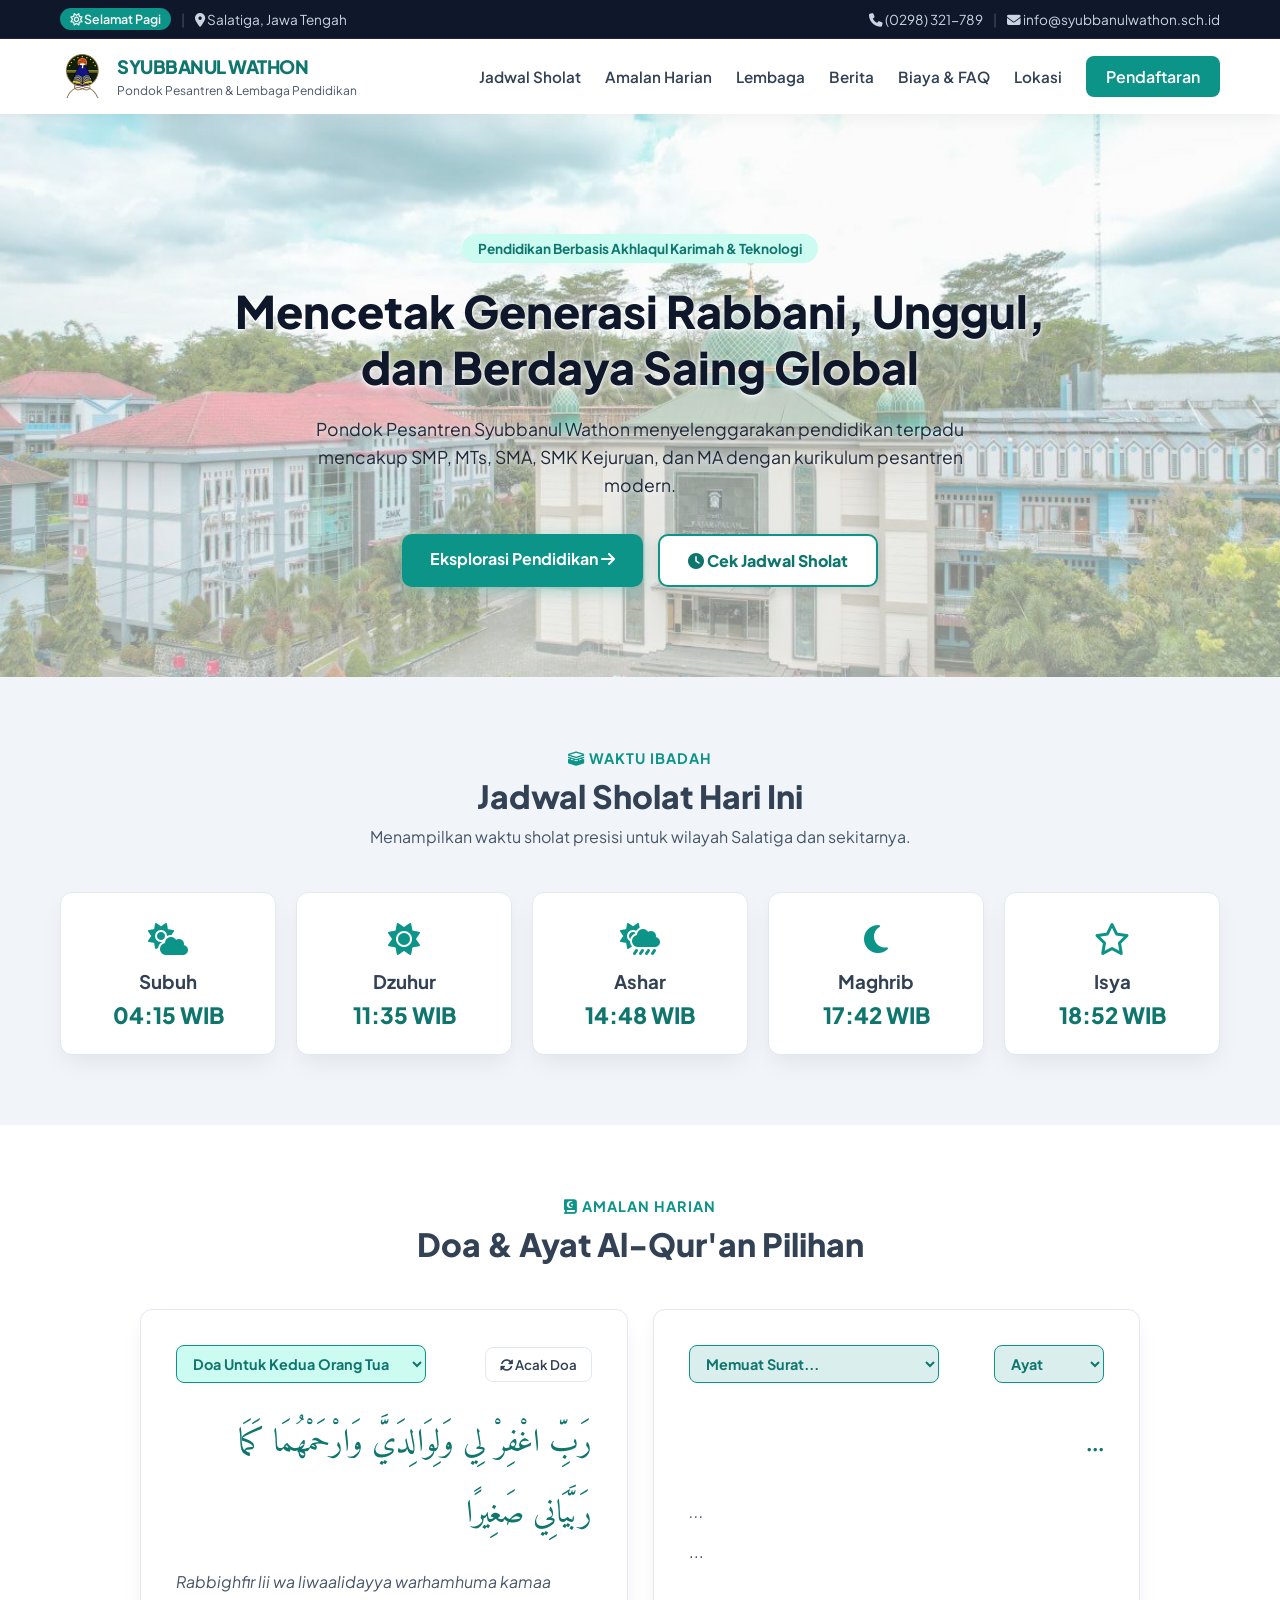
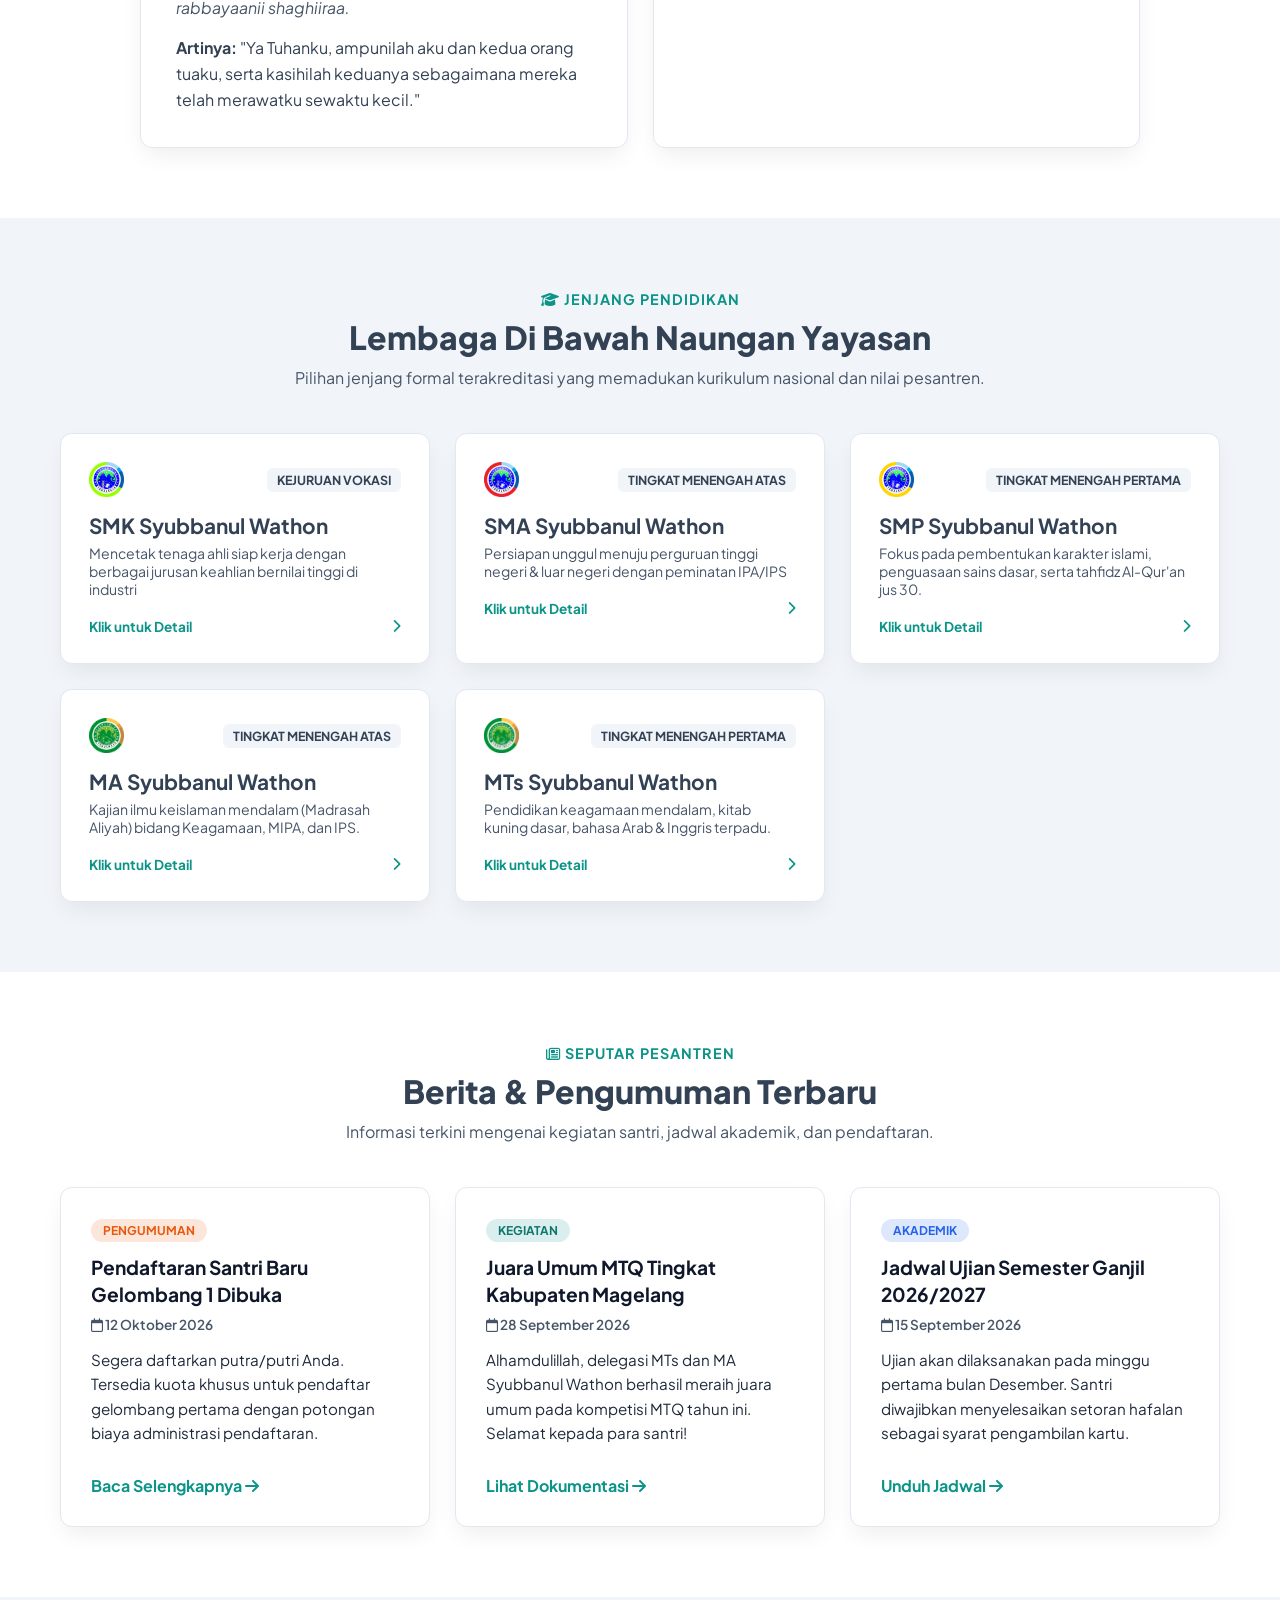
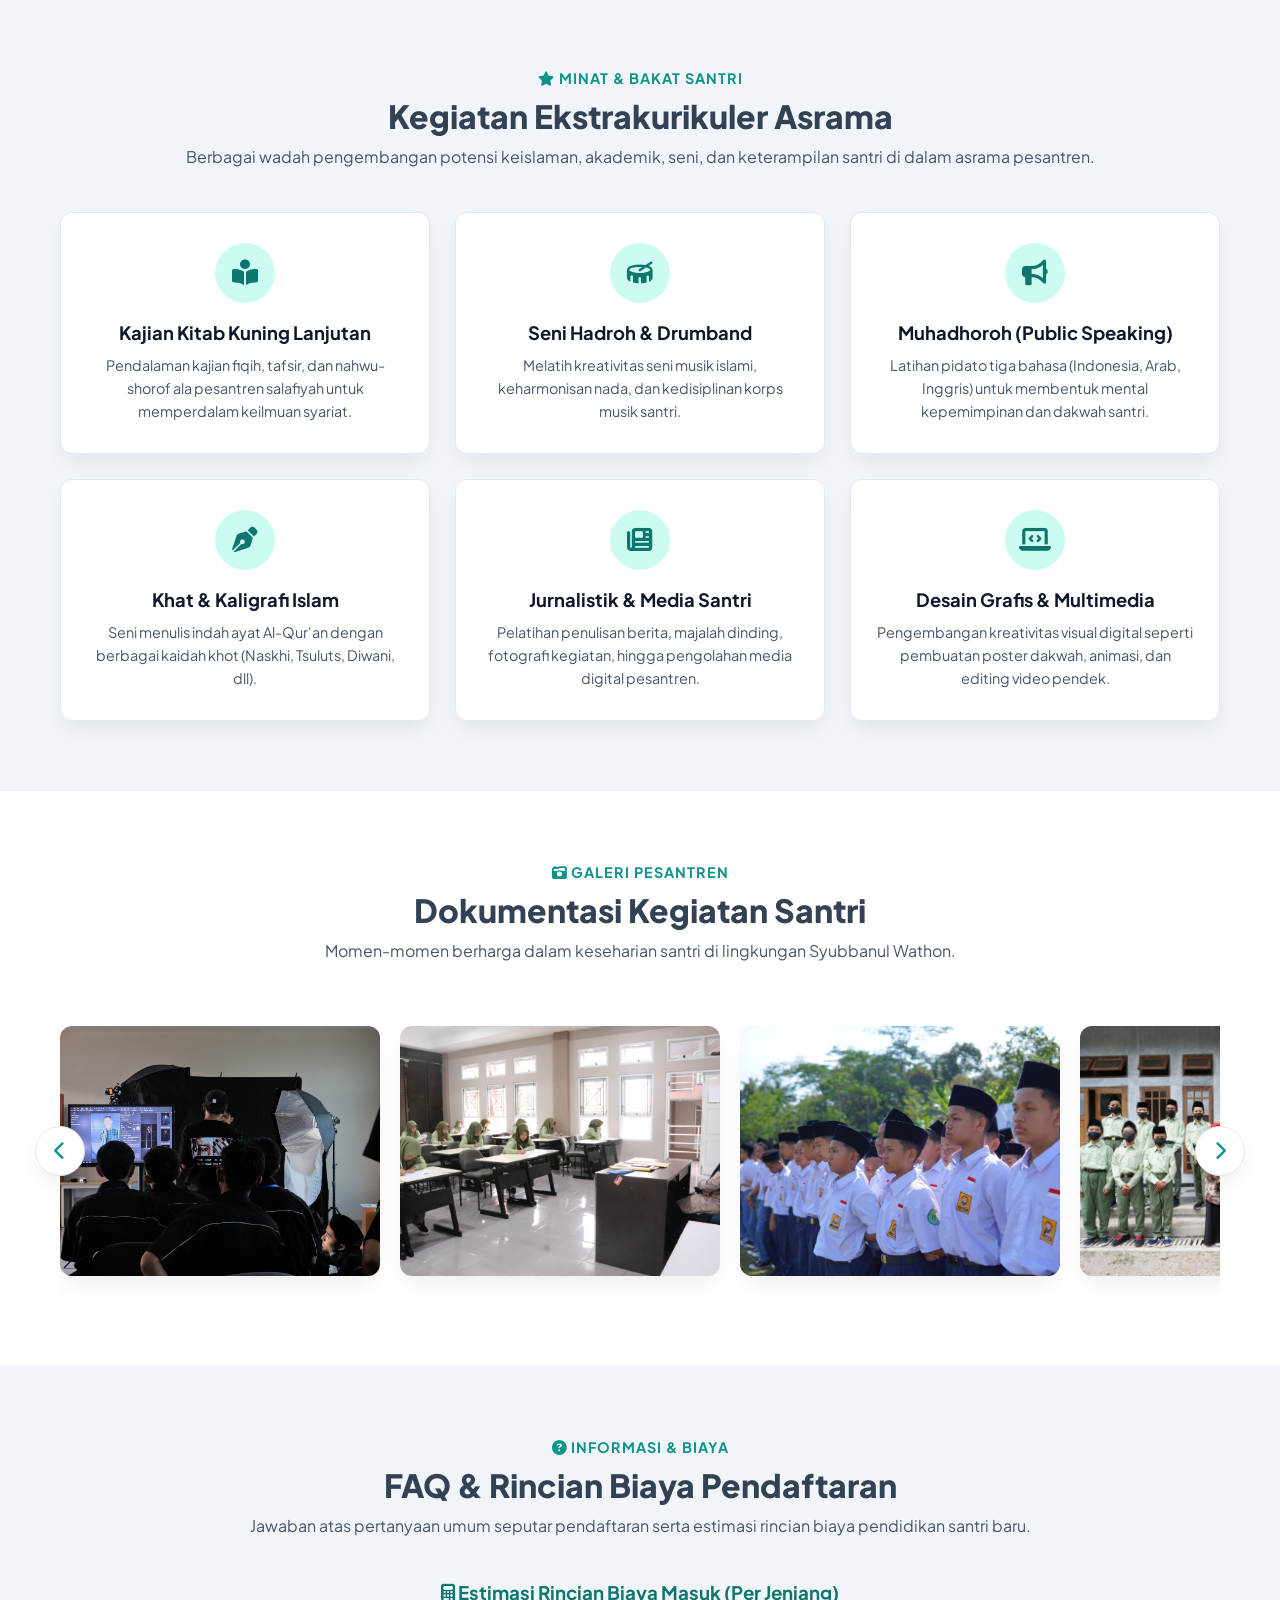
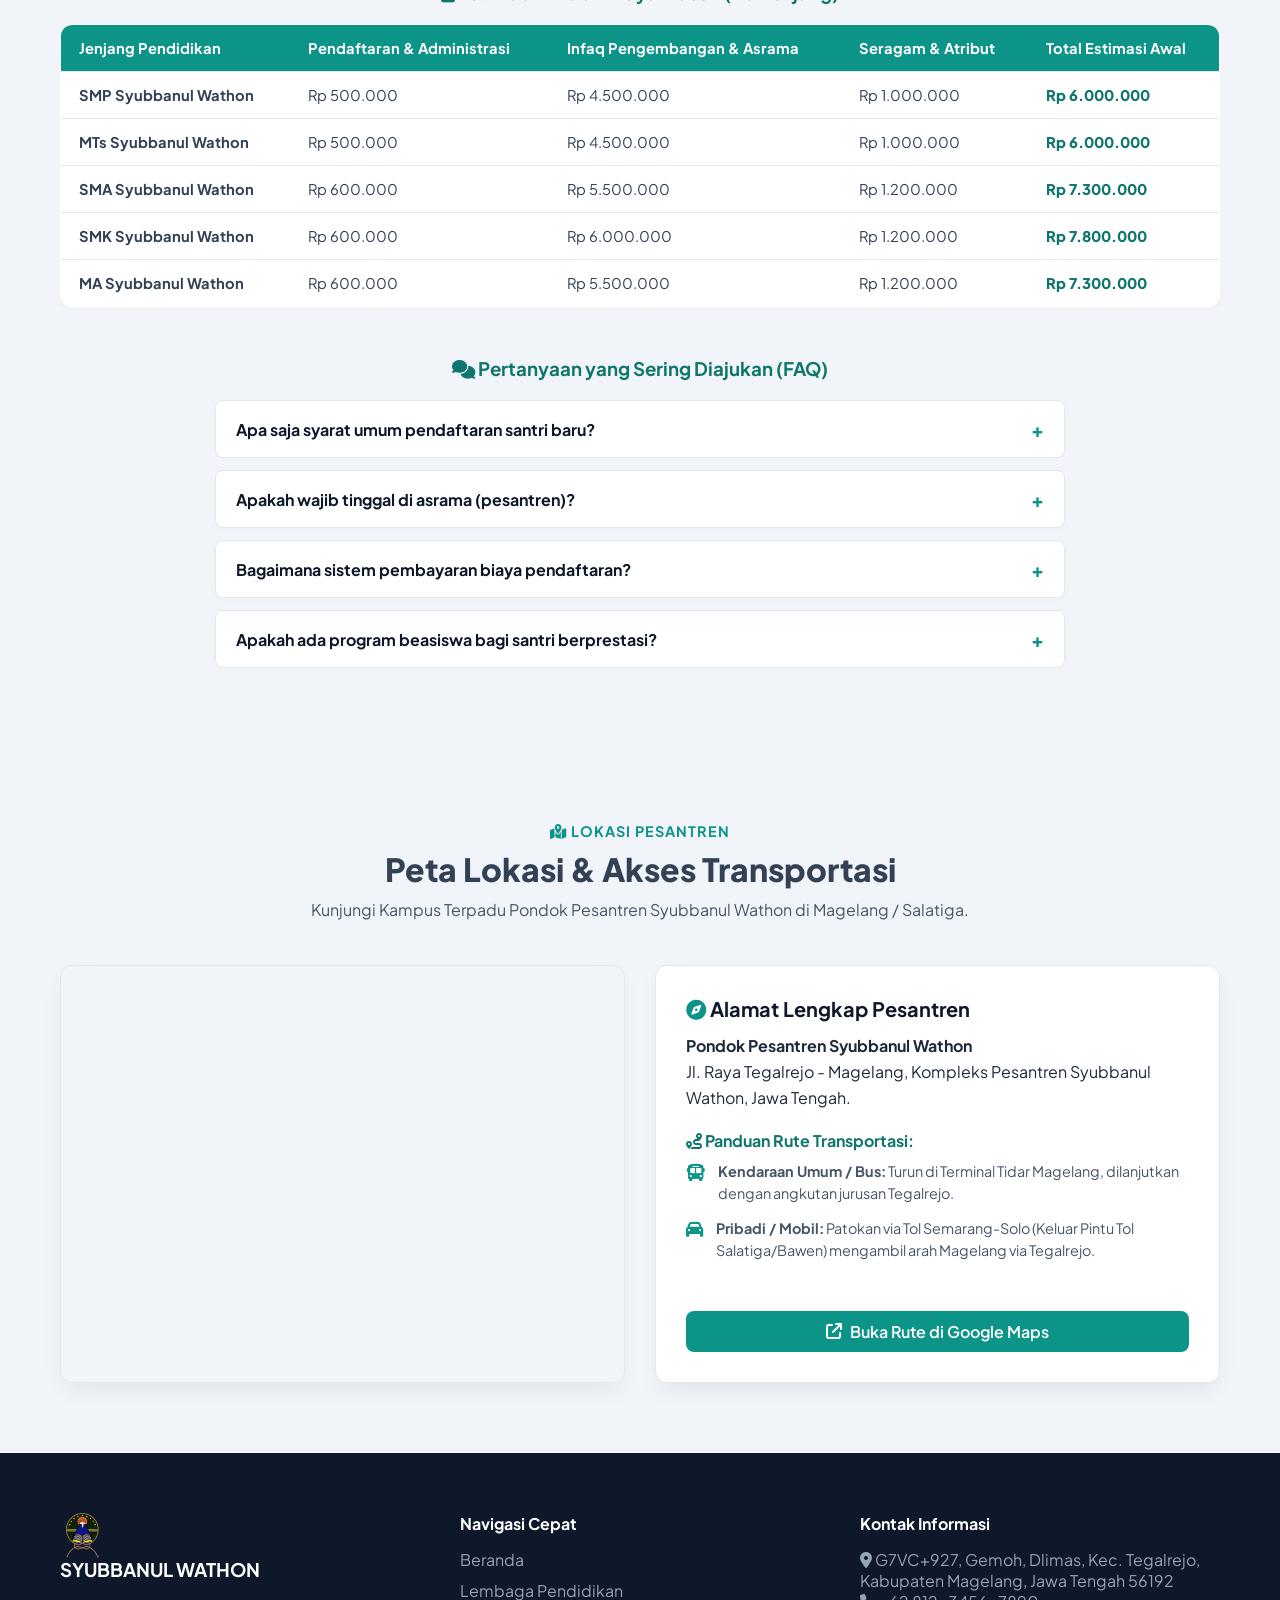
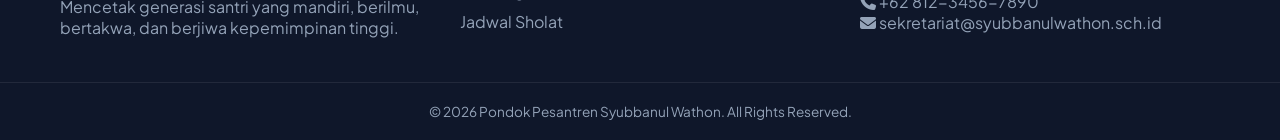
==== commit 228be6c4: "nambahdikitbgt" ====
--- a/index.html
+++ b/index.html
@@ -45,6 +45,7 @@
                 <a href="#jadwal-sholat" class="nav-link">Jadwal Sholat</a>
                 <a href="#doa-harian" class="nav-link">Amalan Harian</a>
                 <a href="#lembaga" class="nav-link">Lembaga</a>
+                <a href="#berita" class="nav-link">Berita</a>
                 <a href="#informasi-pendaftaran" class="nav-link">Biaya & FAQ</a>
                 <a href="#lokasi" class="nav-link">Lokasi</a>
                 <a href="pendaftaran.html" class="btn-primary">Pendaftaran</a>
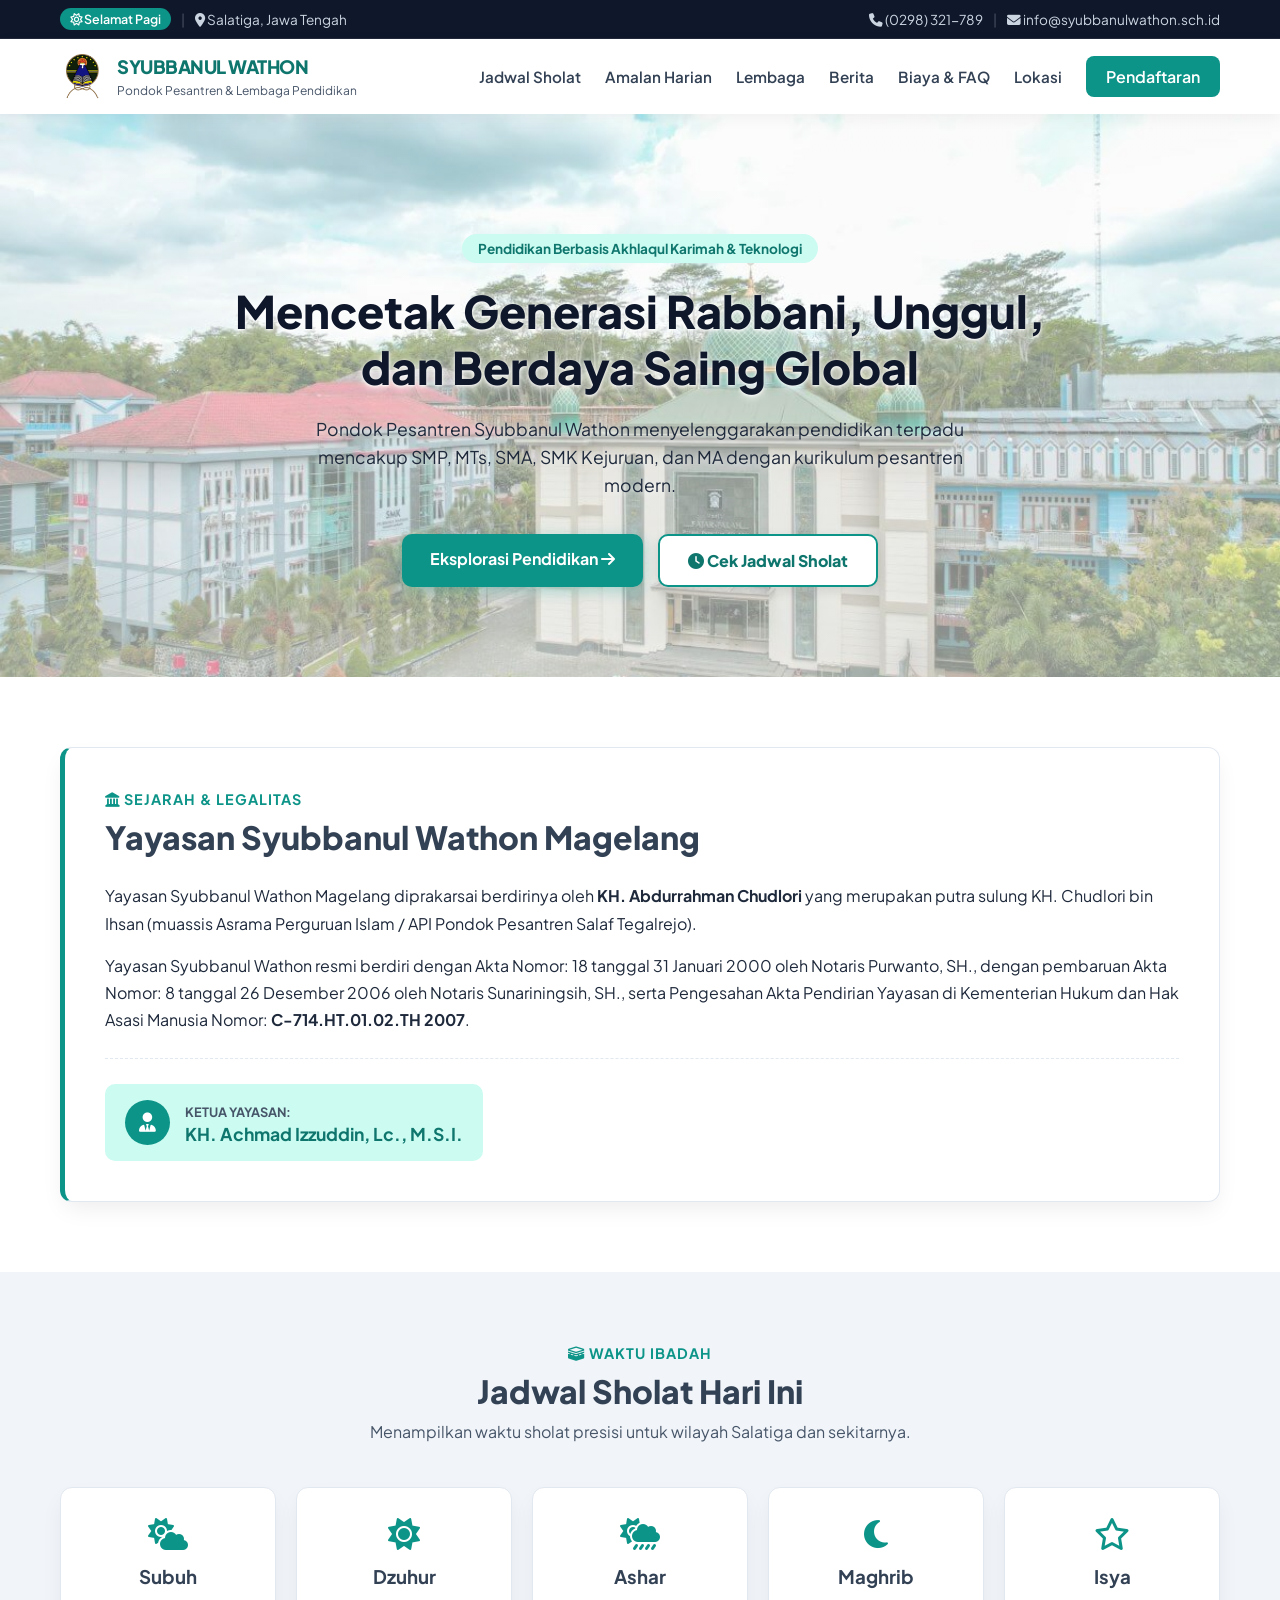
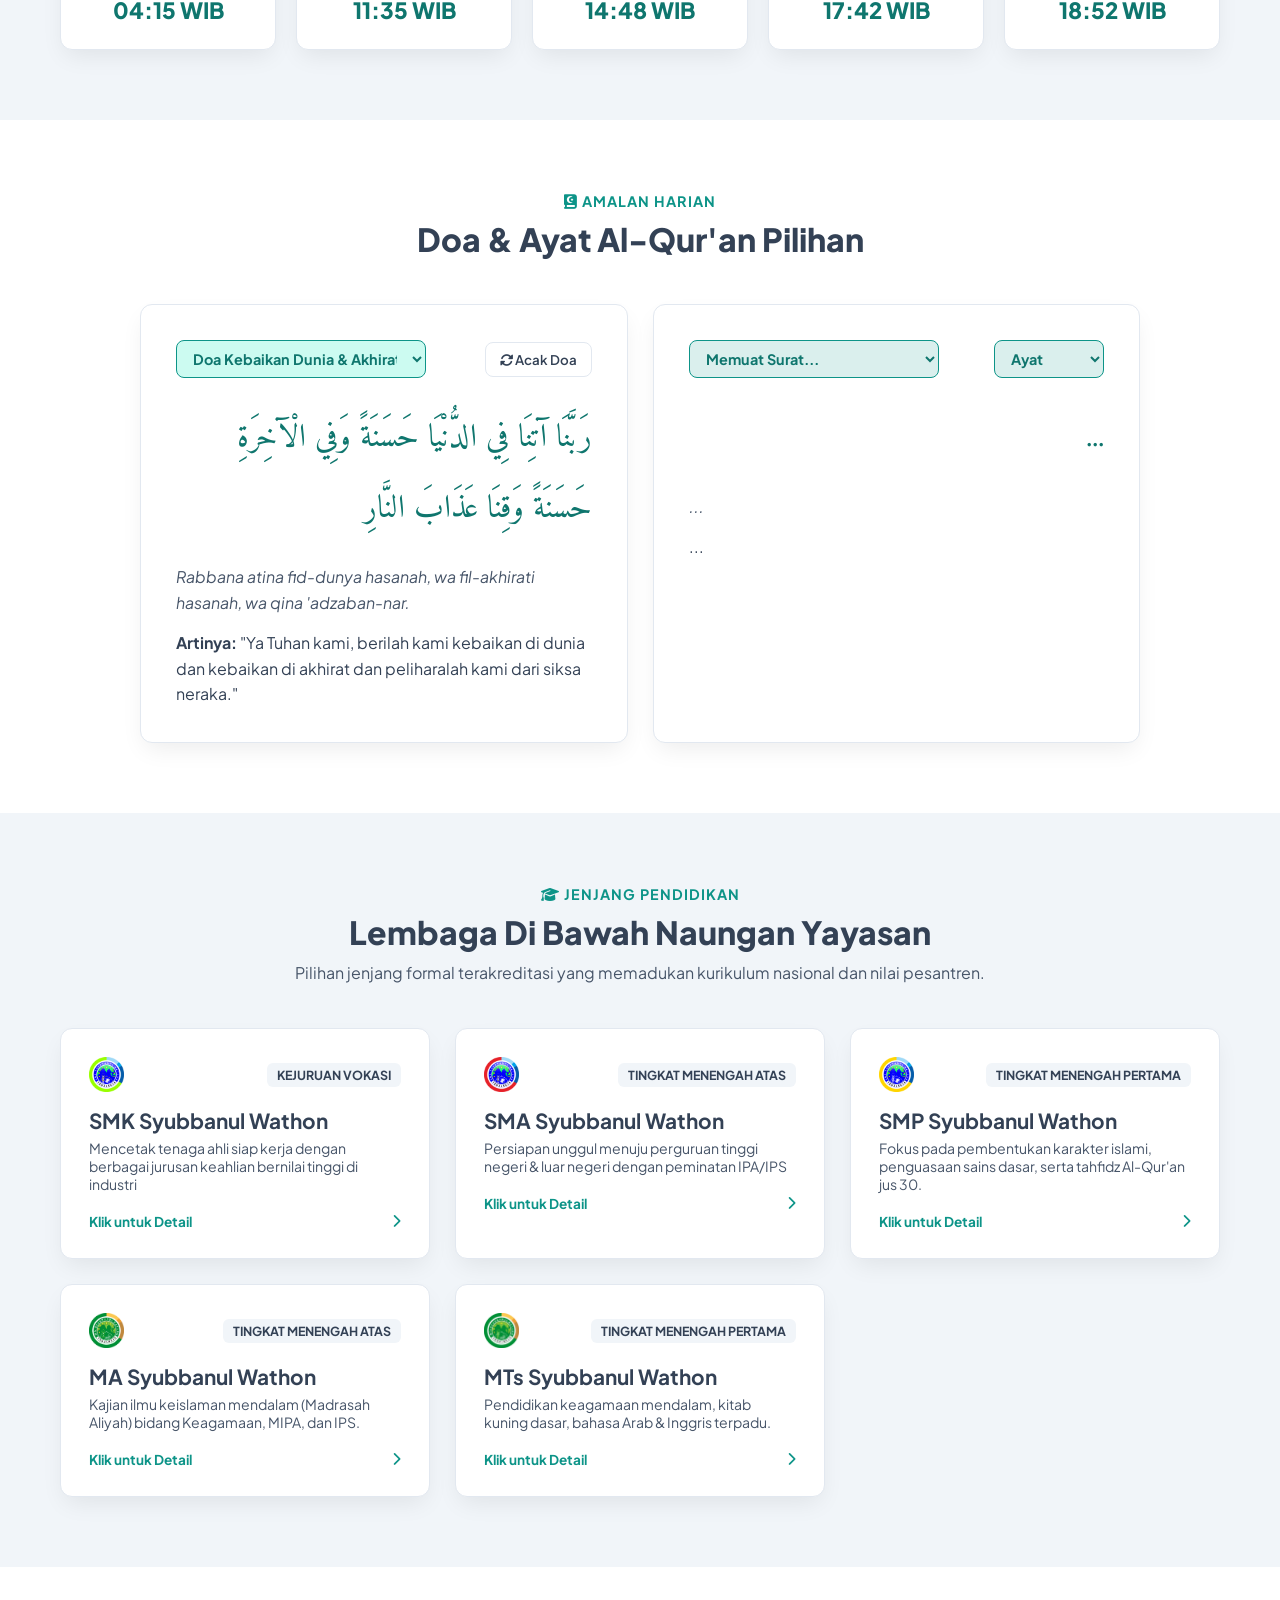
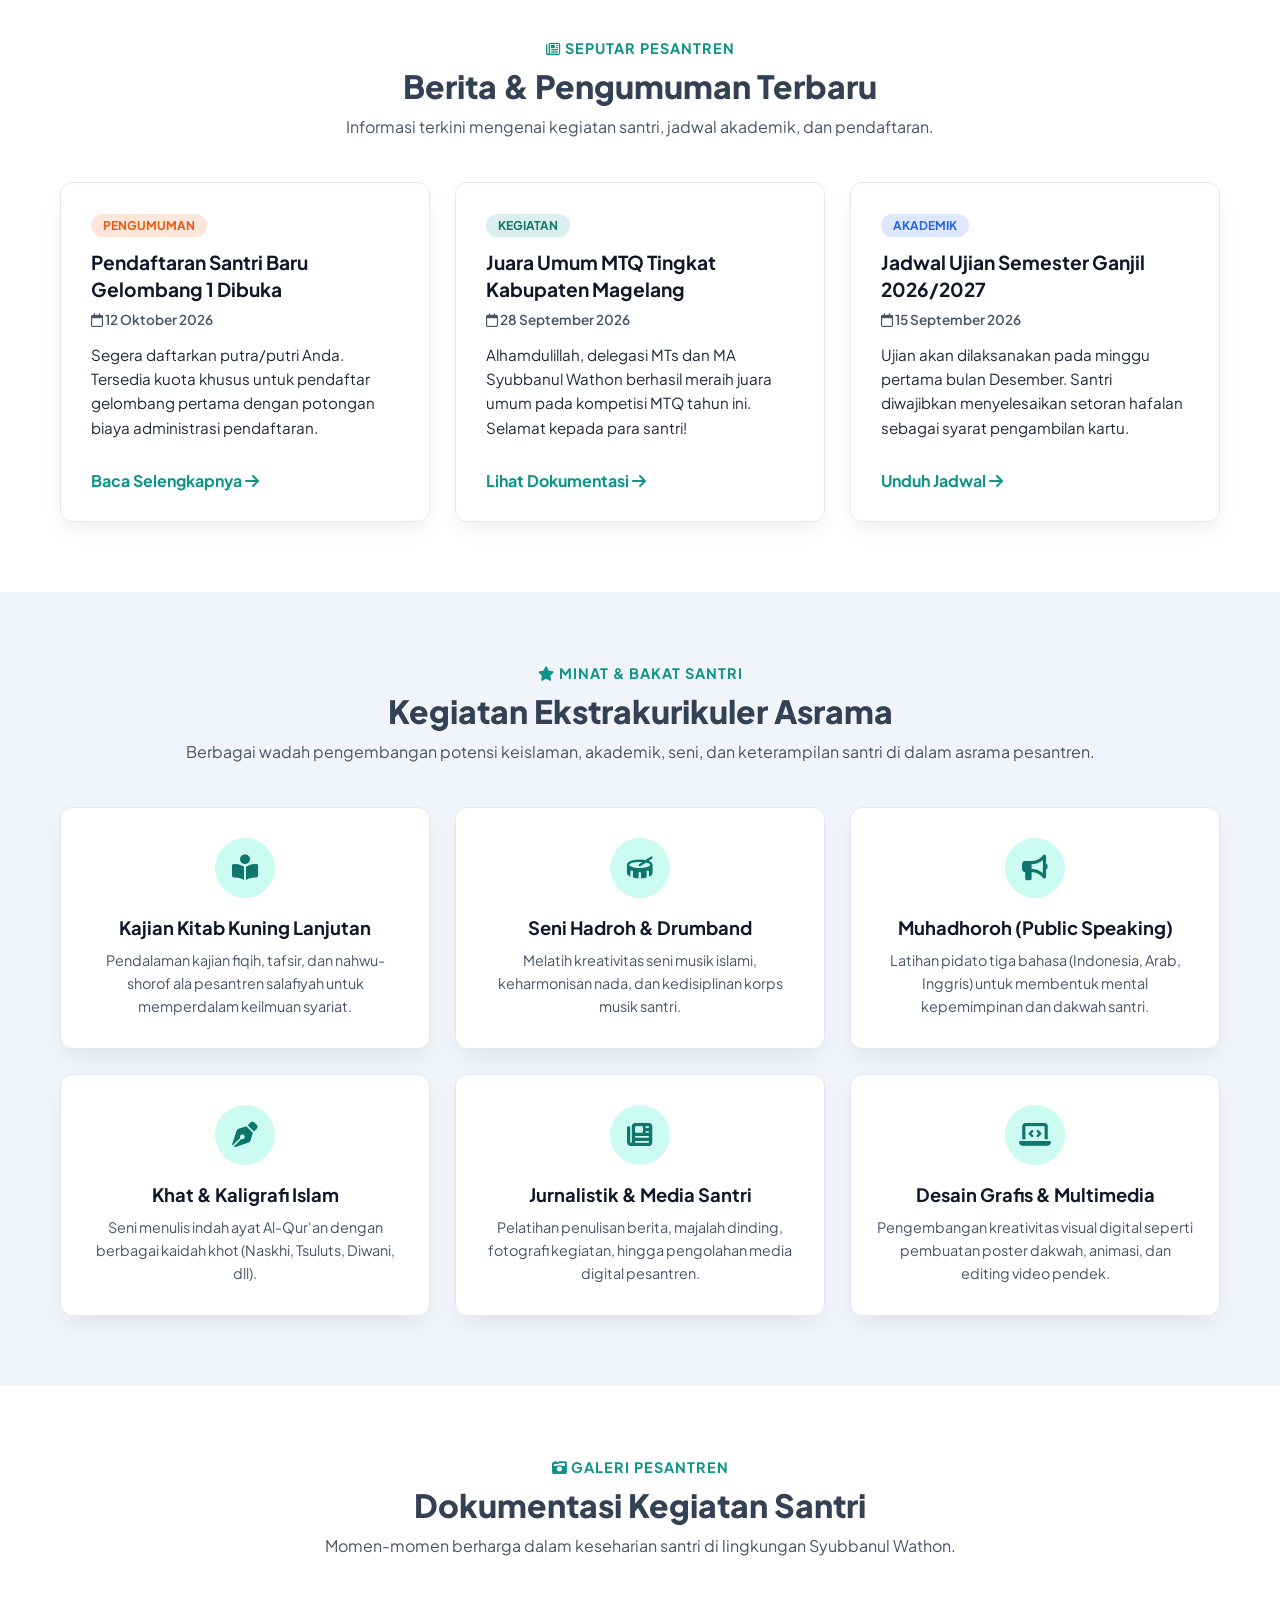
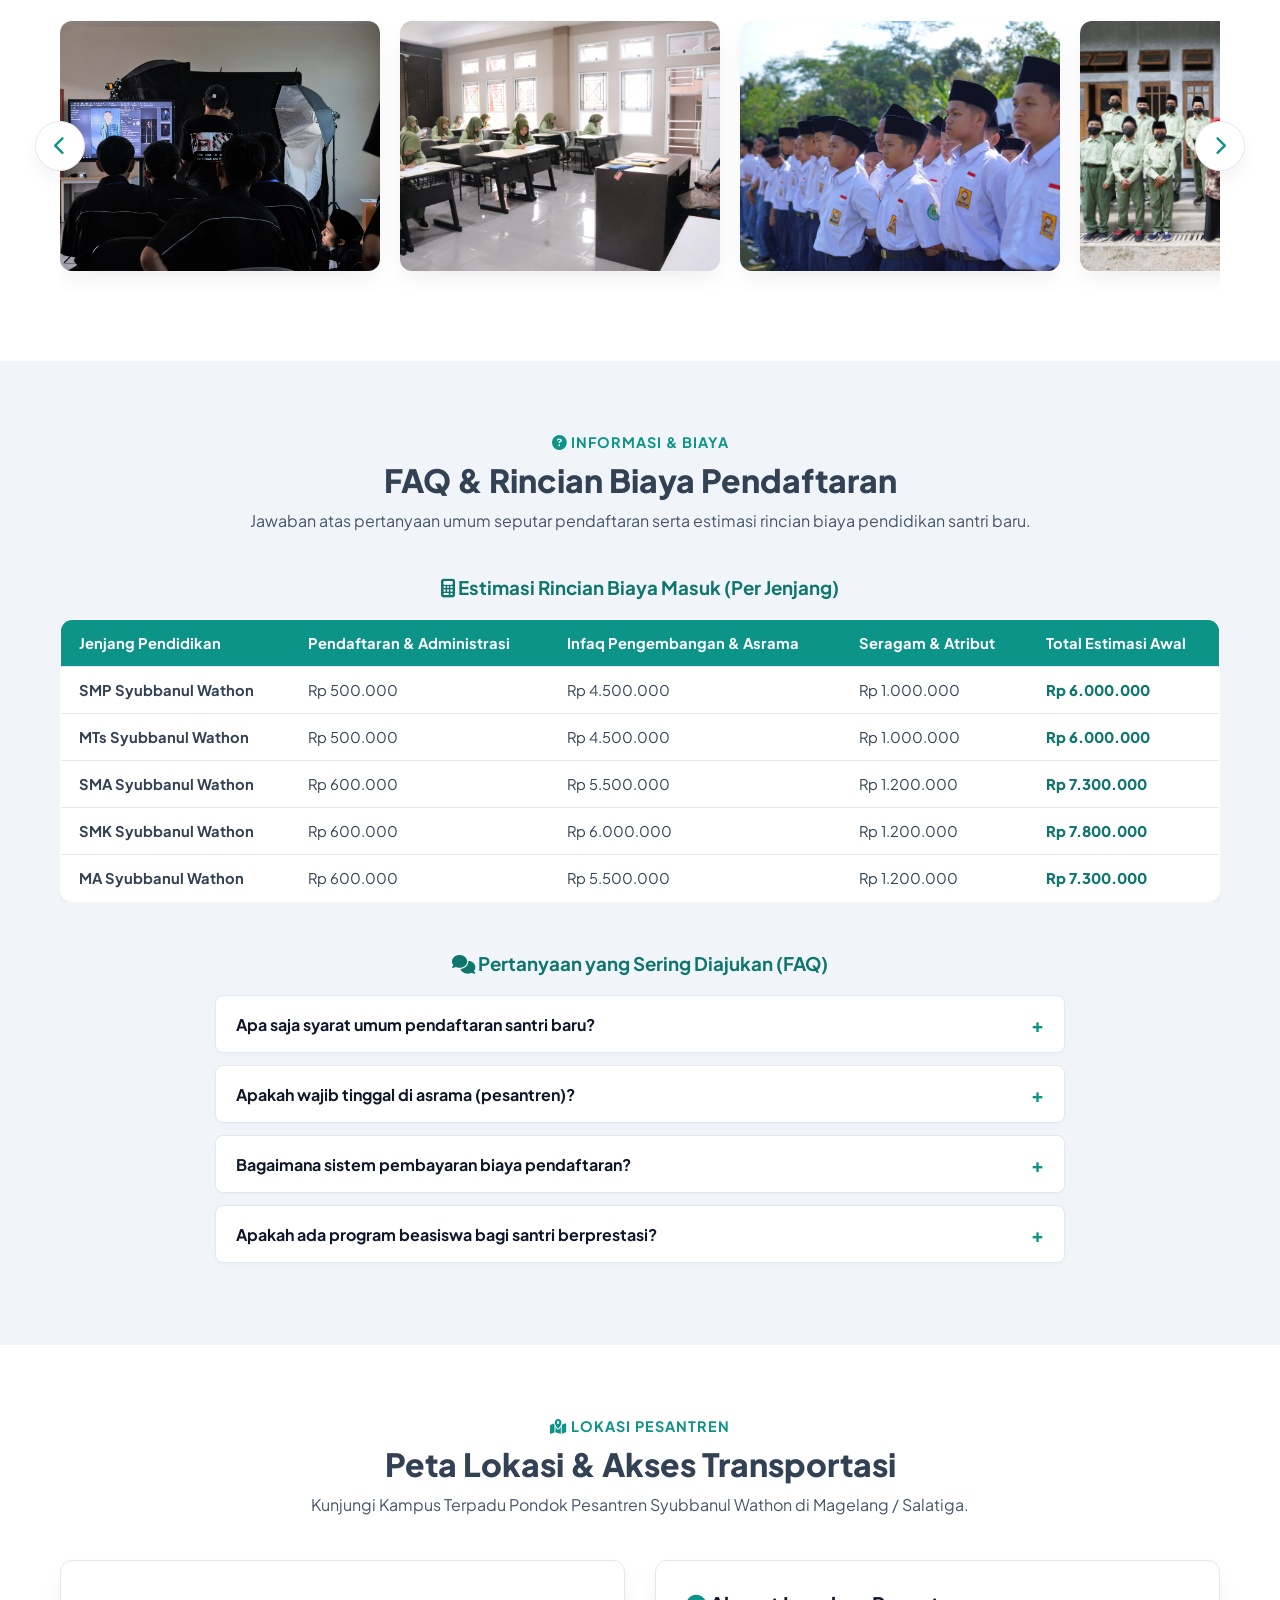
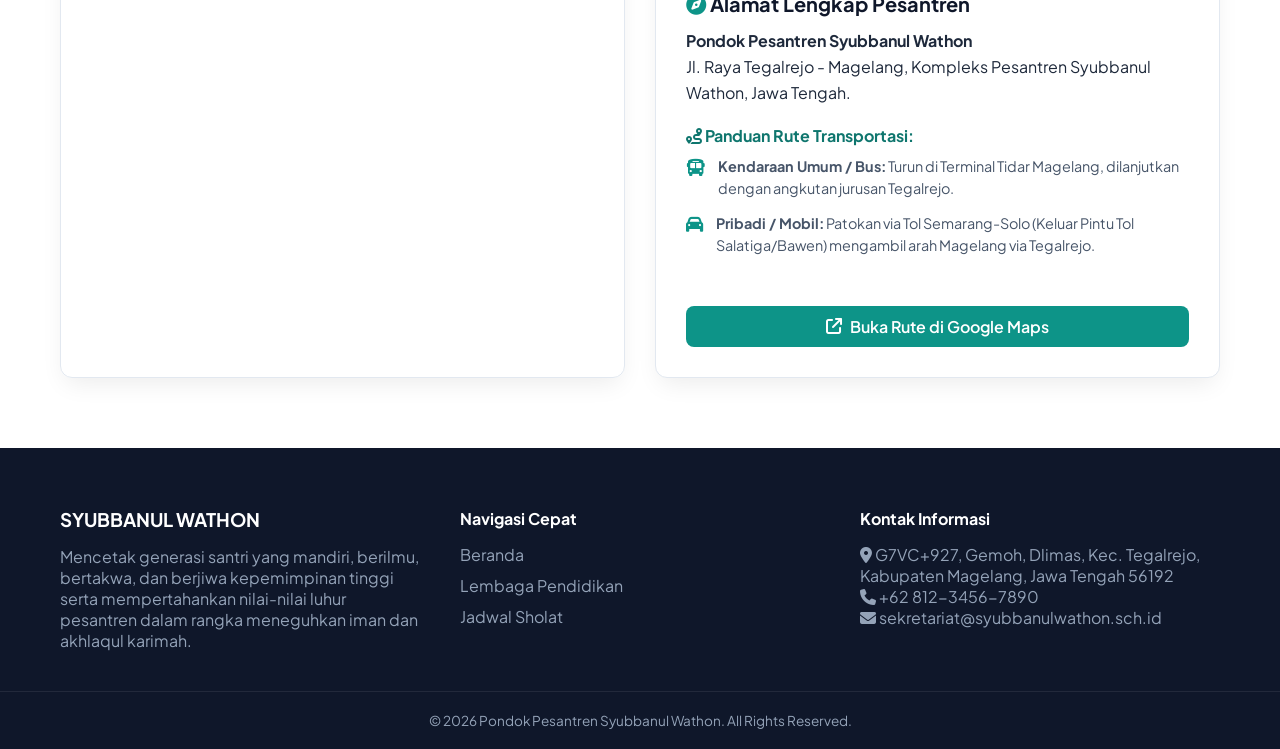
==== commit b19e548b: "nambahdikittentangpesantren" ====
--- a/index.html
+++ b/index.html
@@ -62,6 +62,37 @@
             <div class="hero-buttons">
                 <a href="#lembaga" class="btn-primary-lg">Eksplorasi Pendidikan <i class="fa-solid fa-arrow-right"></i></a>
                 <a href="#jadwal-sholat" class="btn-outline-lg"><i class="fa-solid fa-clock"></i> Cek Jadwal Sholat</a>
+            </div>
+        </div>
+    </section>
+
+    <!-- SEJARAH & KEPENGURUSAN YAYASAN SECTION -->
+    <section id="sejarah-yayasan" class="section">
+        <div class="container">
+            <div class="sejarah-card">
+                <div class="section-header" style="margin-bottom: 25px; text-align: left;">
+                    <span class="section-subtitle"><i class="fa-solid fa-landmark"></i> Sejarah & Legalitas</span>
+                    <h2 class="section-title">Yayasan Syubbanul Wathon Magelang</h2>
+                </div>
+                
+                <p class="sejarah-teks">
+                    Yayasan Syubbanul Wathon Magelang diprakarsai berdirinya oleh <strong>KH. Abdurrahman Chudlori</strong> yang merupakan putra sulung KH. Chudlori bin Ihsan (muassis Asrama Perguruan Islam / API Pondok Pesantren Salaf Tegalrejo). 
+                </p>
+                <p class="sejarah-teks">
+                    Yayasan Syubbanul Wathon resmi berdiri dengan Akta Nomor: 18 tanggal 31 Januari 2000 oleh Notaris Purwanto, SH., dengan pembaruan Akta Nomor: 8 tanggal 26 Desember 2006 oleh Notaris Sunariningsih, SH., serta Pengesahan Akta Pendirian Yayasan di Kementerian Hukum dan Hak Asasi Manusia Nomor: <strong>C-714.HT.01.02.TH 2007</strong>.
+                </p>
+
+                <hr class="sejarah-divider">
+
+                <div class="ketua-box">
+                    <div class="ketua-icon">
+                        <i class="fa-solid fa-user-tie"></i>
+                    </div>
+                    <div>
+                        <span class="ketua-label">Ketua Yayasan:</span>
+                        <h4 class="ketua-nama">KH. Achmad Izzuddin, Lc., M.S.I.</h4>
+                    </div>
+                </div>
             </div>
         </div>
     </section>
@@ -482,7 +513,7 @@
     </section>
 
     <!-- PETA LOKASI & TRANSPORTASI SECTION -->
-    <section id="lokasi" class="section bg-light">
+    <section id="lokasi" class="section">
         <div class="container">
             <div class="section-header">
                 <span class="section-subtitle"><i class="fa-solid fa-map-location-dot"></i> Lokasi Pesantren</span>
@@ -544,11 +575,9 @@
     <footer id="kontak" class="footer">
         <div class="container footer-grid">
             <div class="footer-col">
-                <div class="brand-logo">
-                    <img src="assets/YAYASAN-SYUBBANUL-WATHON-cmp-scaled.png" alt="Logo Syubbanul Wathon" style="width: 100%; height: 100%; object-fit: contain; border-radius: 10px;">
-                </div>
+                
                 <h3>SYUBBANUL WATHON</h3>
-                <p>Mencetak generasi santri yang mandiri, berilmu, bertakwa, dan berjiwa kepemimpinan tinggi.</p>
+                <p>Mencetak generasi santri yang mandiri, berilmu, bertakwa, dan berjiwa kepemimpinan tinggi serta mempertahankan nilai-nilai luhur pesantren dalam rangka meneguhkan iman dan akhlaqul karimah.</p>
             </div>
             <div class="footer-col">
                 <h4>Navigasi Cepat</h4>
--- a/style.css
+++ b/style.css
@@ -1073,3 +1073,72 @@
         min-height: 280px;
     }
 }
+
+/* ==========================================
+   STYLING SEJARAH YAYASAN & KETUA YAYASAN
+   ========================================== */
+.sejarah-card {
+    background-color: var(--card-bg);
+    padding: 40px;
+    border-radius: var(--radius);
+    box-shadow: var(--shadow);
+    border: 1px solid var(--gray-200);
+    border-left: 5px solid var(--primary);
+}
+
+.sejarah-teks {
+    font-size: 1rem;
+    color: var(--gray-800);
+    line-height: 1.7;
+    margin-bottom: 15px;
+}
+
+.sejarah-divider {
+    border: 0;
+    border-top: 1px dashed var(--gray-200);
+    margin: 25px 0;
+}
+
+.ketua-box {
+    display: flex;
+    align-items: center;
+    gap: 15px;
+    background-color: var(--primary-light);
+    padding: 16px 20px;
+    border-radius: 10px;
+    max-width: fit-content;
+}
+
+.ketua-icon {
+    width: 45px;
+    height: 45px;
+    background-color: var(--primary);
+    color: white;
+    border-radius: 50%;
+    display: flex;
+    align-items: center;
+    justify-content: center;
+    font-size: 1.2rem;
+}
+
+.ketua-label {
+    font-size: 0.8rem;
+    font-weight: 700;
+    color: var(--gray-600);
+    text-transform: uppercase;
+}
+
+.ketua-nama {
+    font-size: 1.1rem;
+    color: var(--primary-dark);
+    margin-top: 2px;
+}
+
+@media (max-width: 768px) {
+    .sejarah-card {
+        padding: 25px 20px;
+    }
+    .ketua-box {
+        max-width: 100%;
+    }
+}
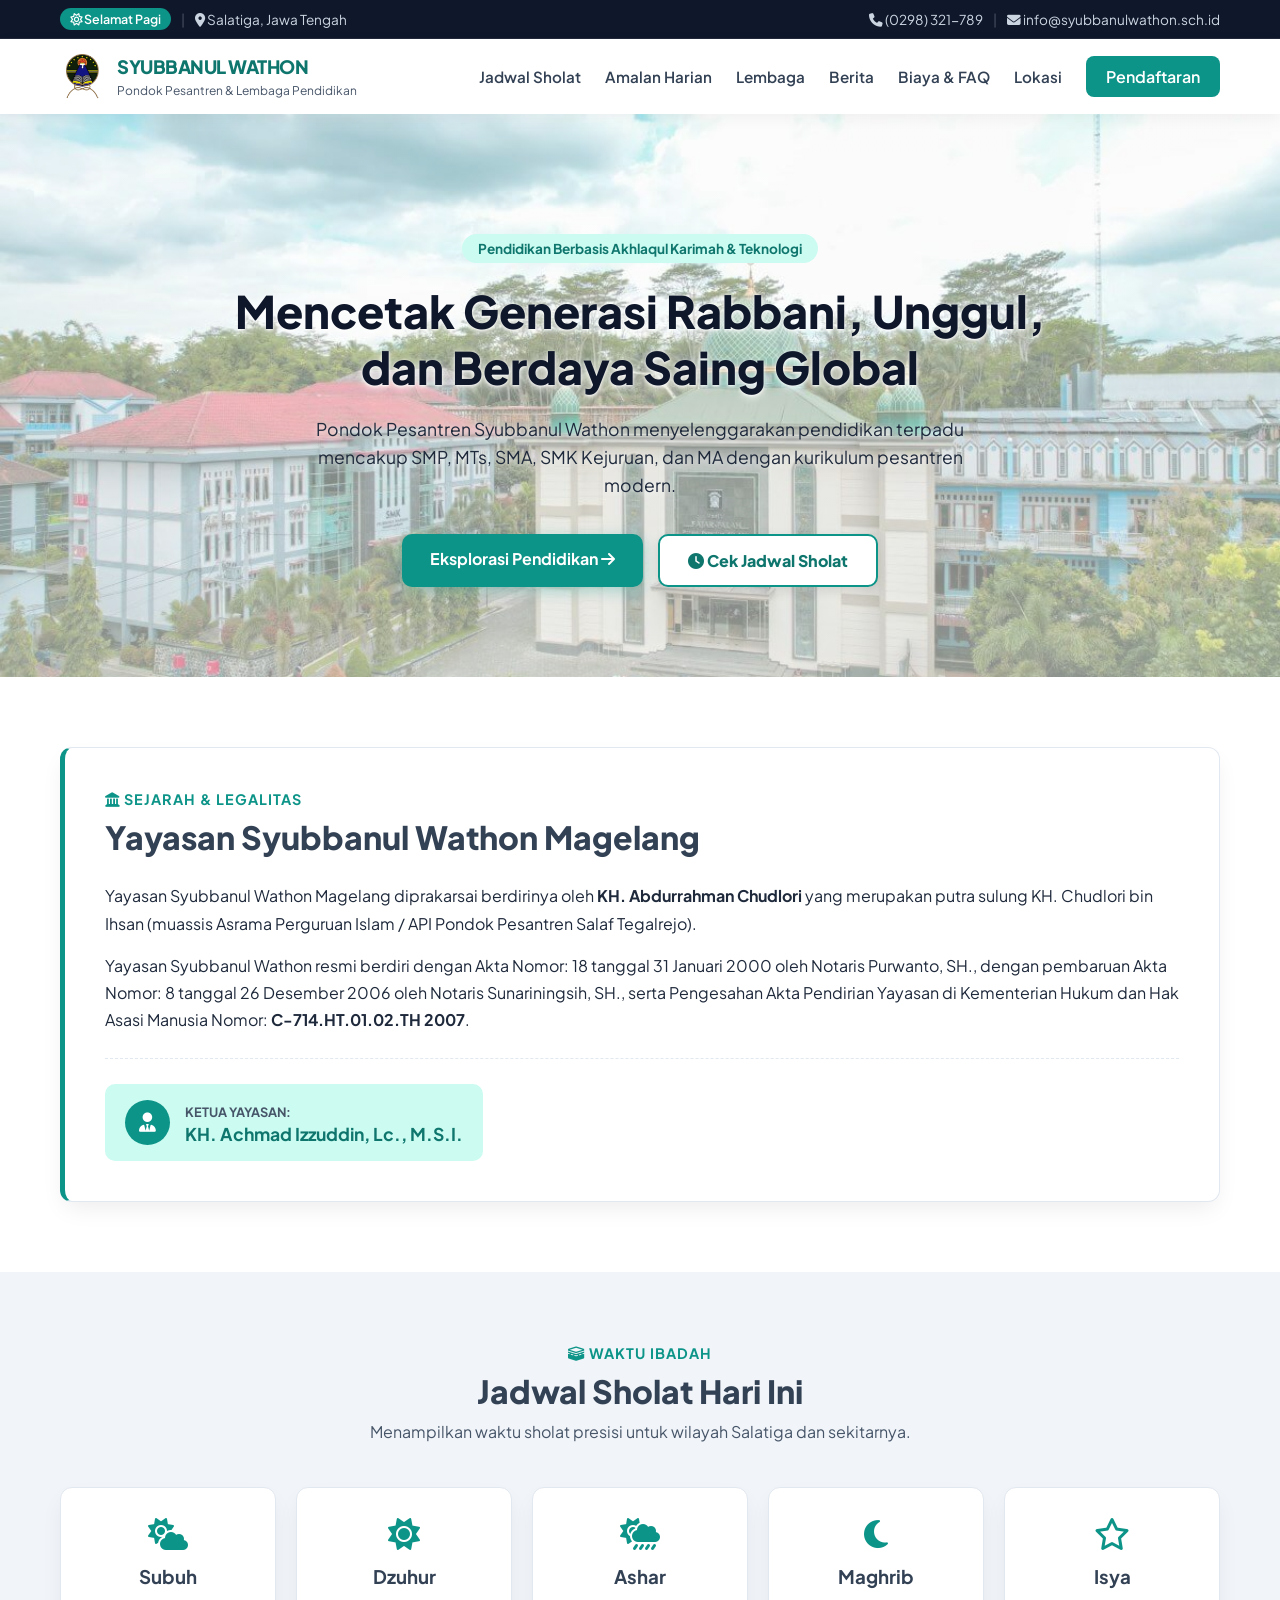
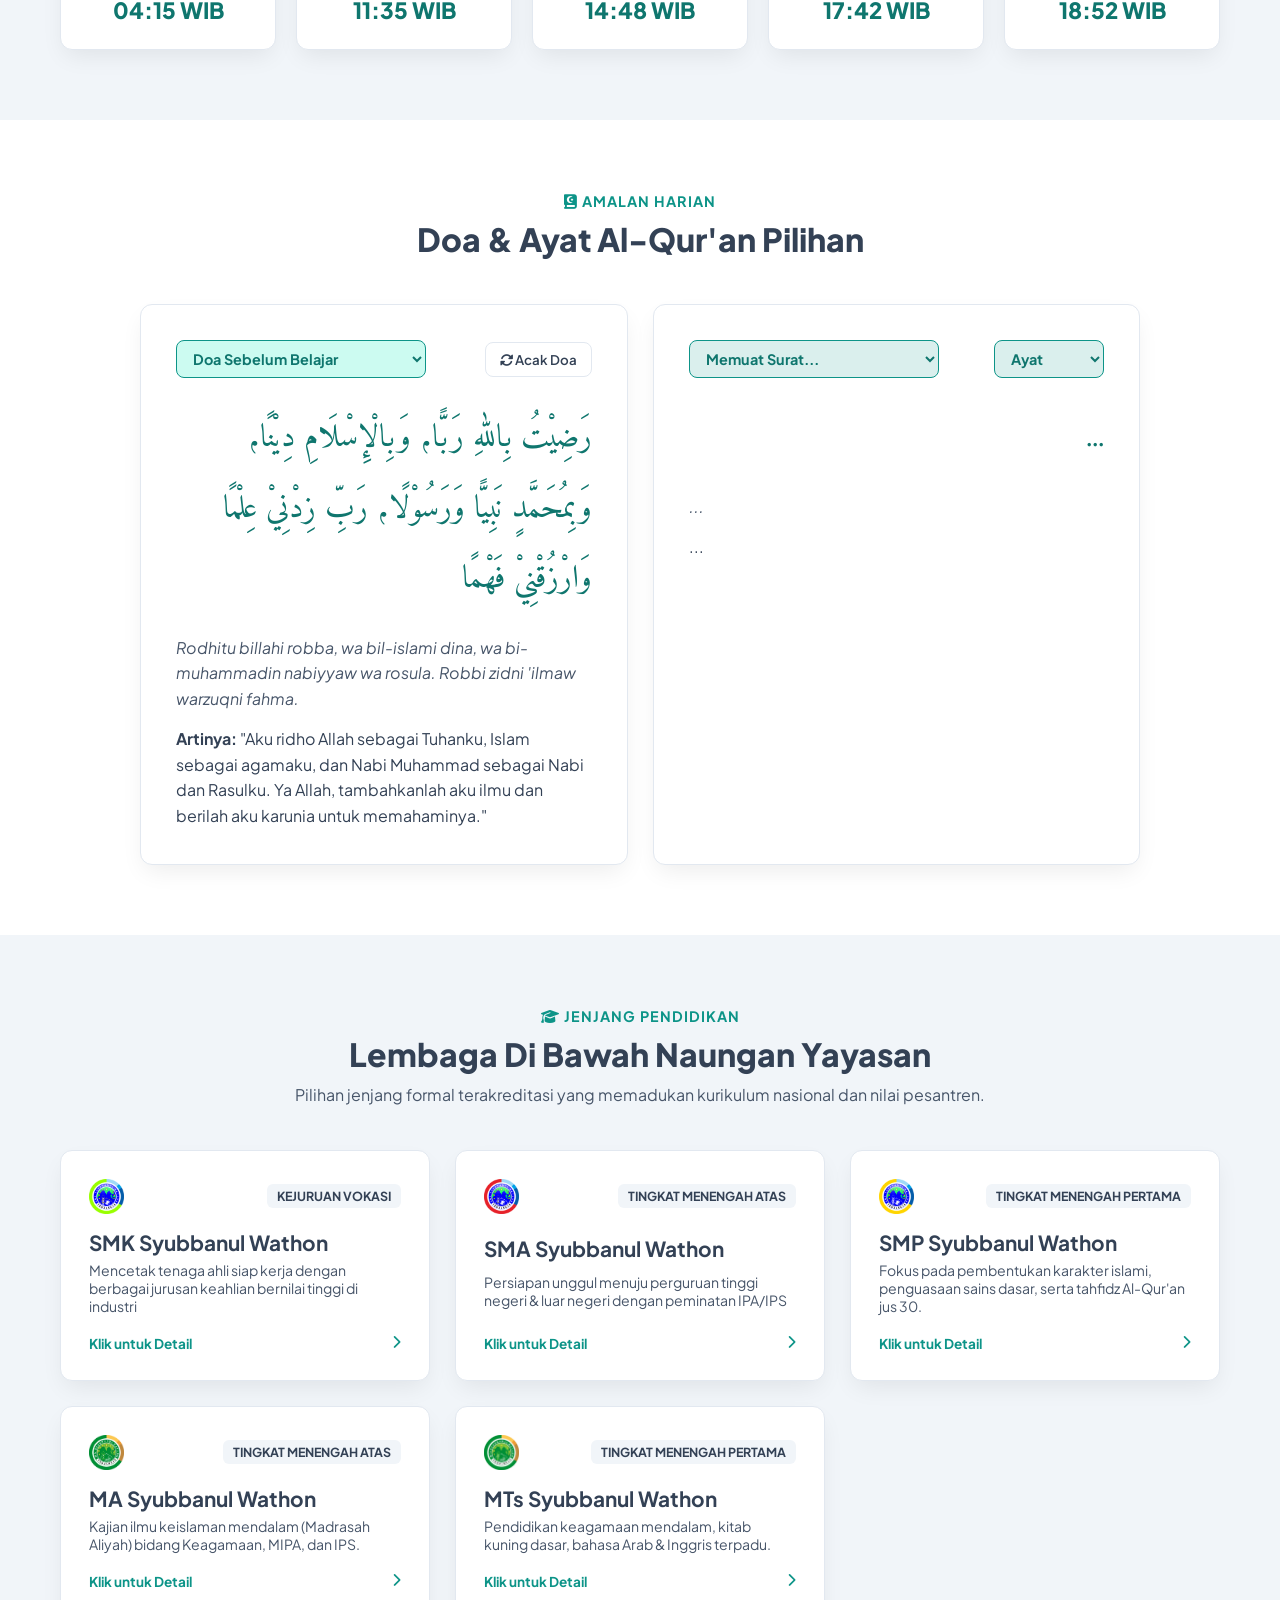
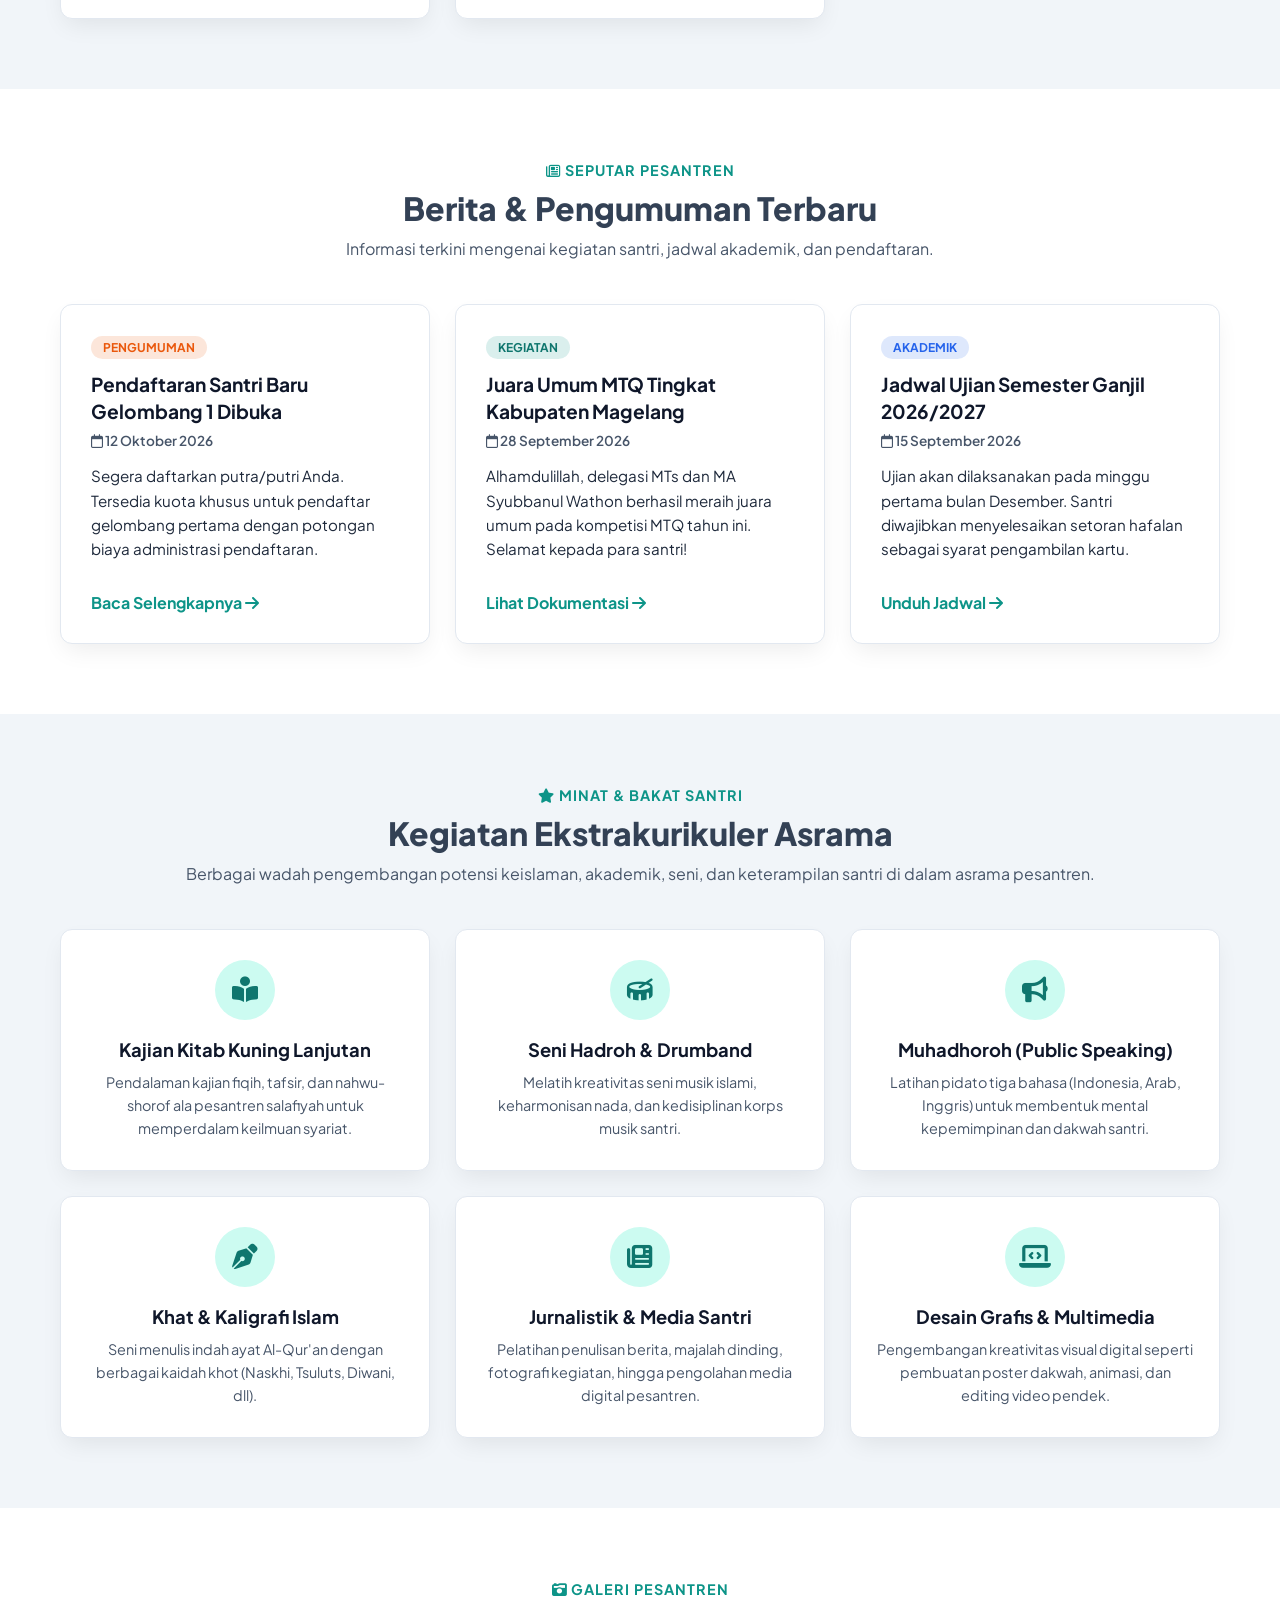
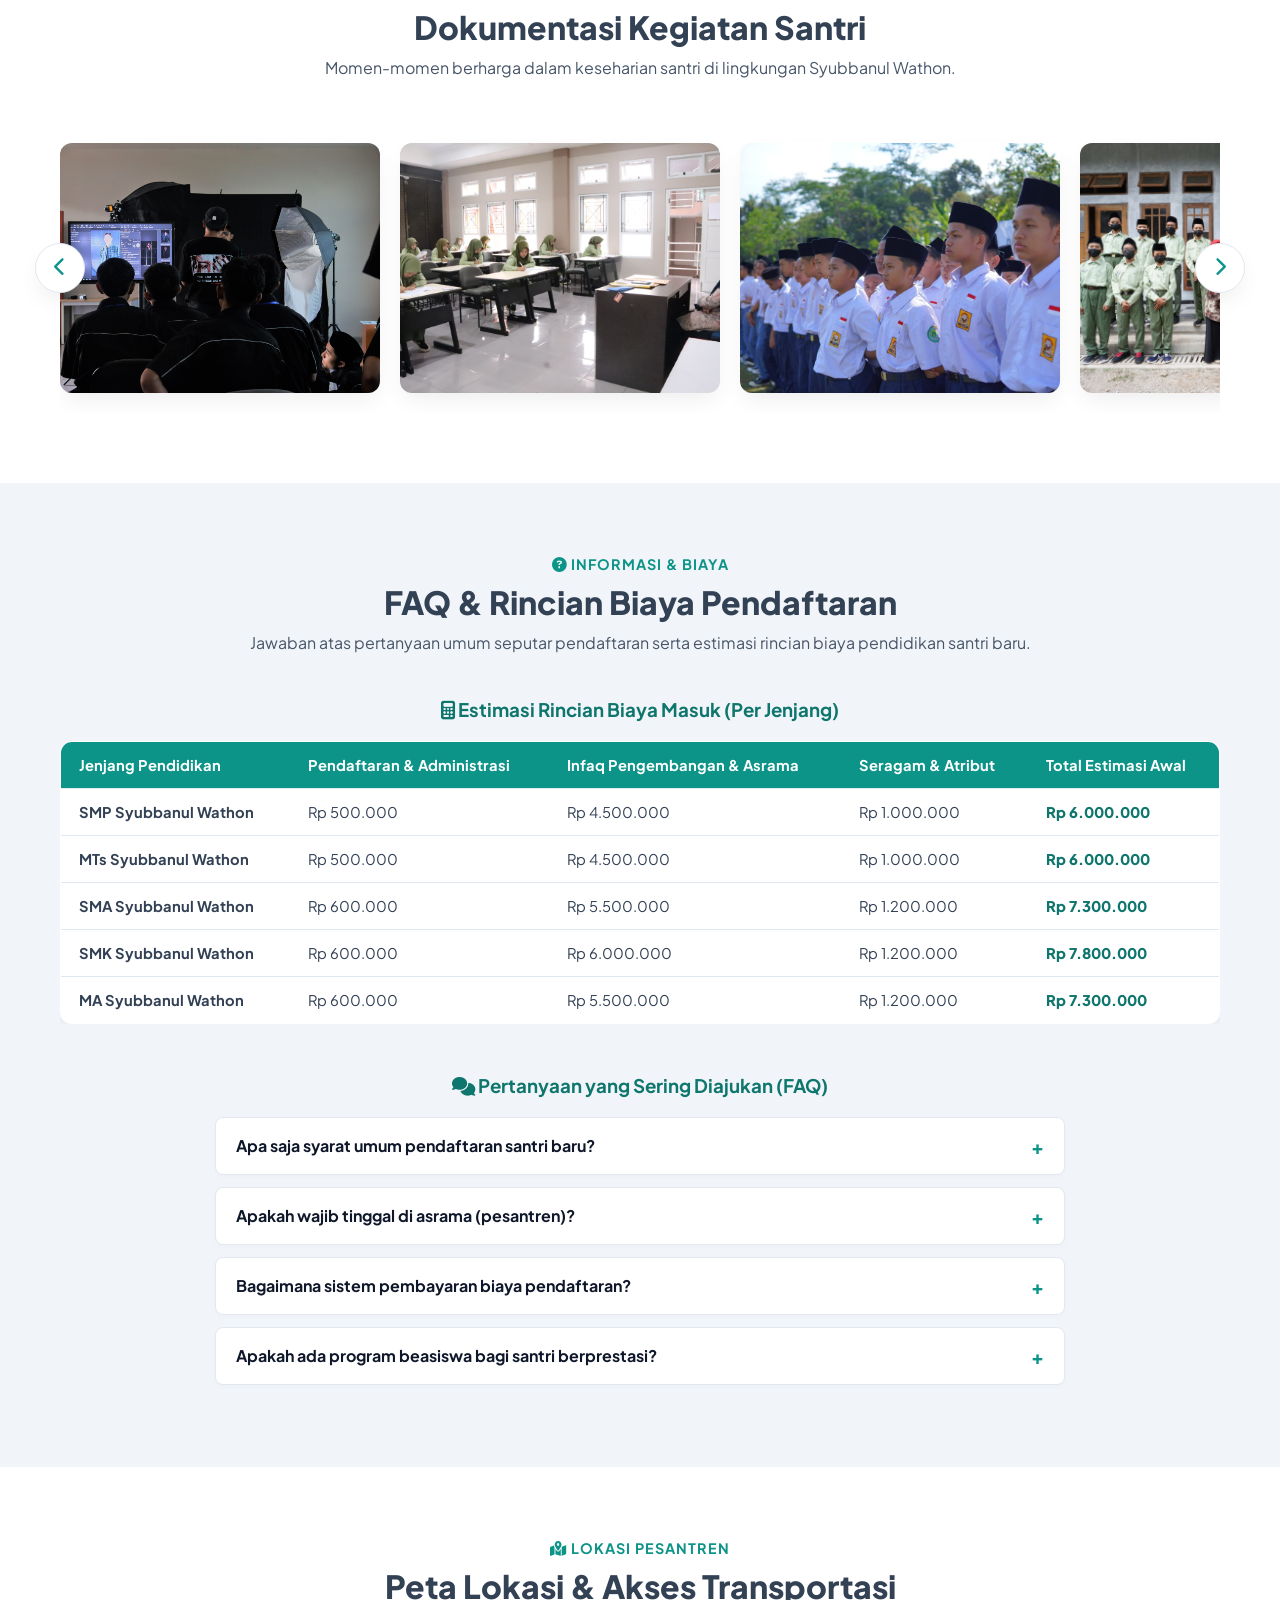
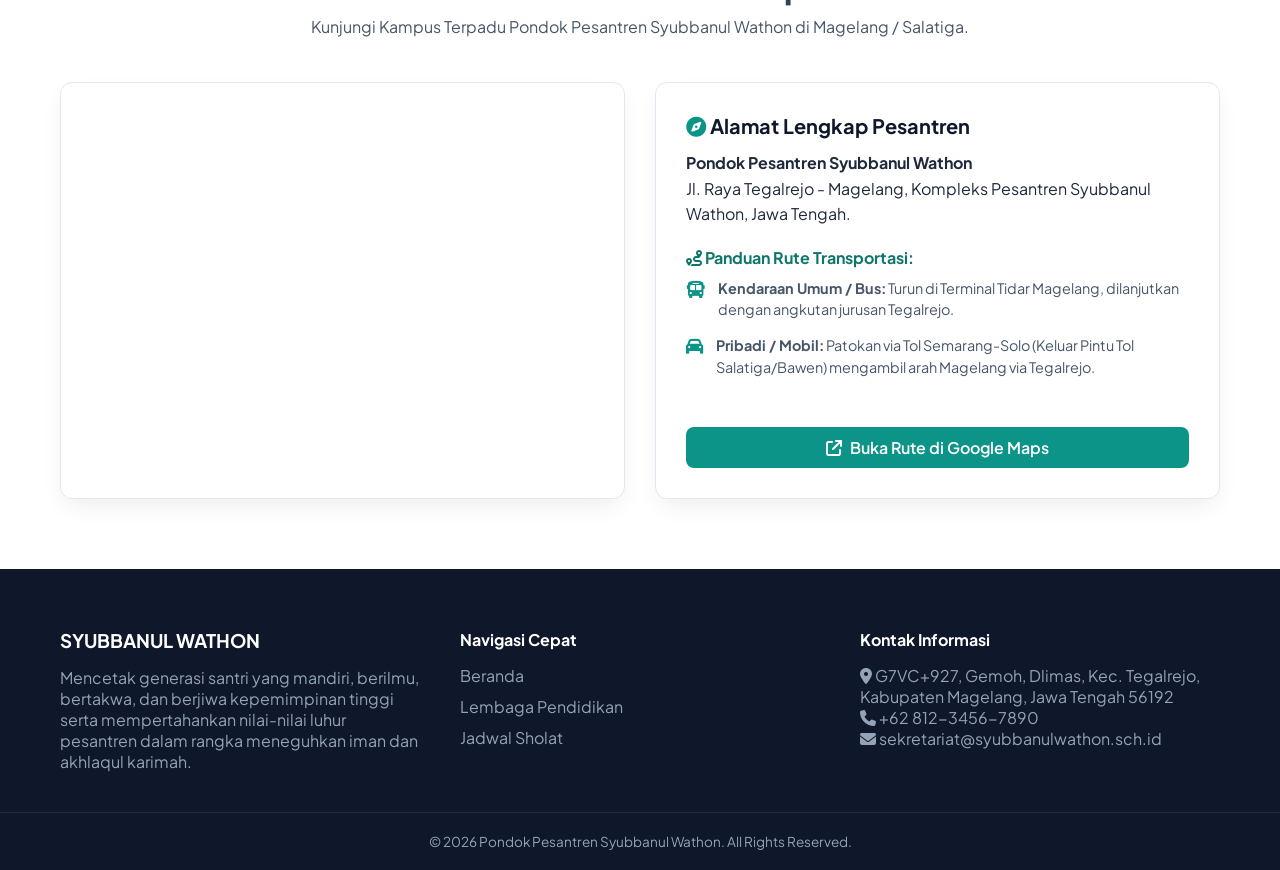
==== commit 9d476c39: "benerinbeberapalagi" ====
--- a/index.html
+++ b/index.html
@@ -3,7 +3,13 @@
 <head>
     <meta charset="UTF-8">
     <meta name="viewport" content="width=device-width, initial-scale=1.0">
-    <title>Pondok Pesantren Syubbanul Wathon</title>
+    <title>Pondok Pesantren Syubbanul Wathon - Pendidikan Berkarakter & Teknologi</title>
+    <meta name="description" content="Portal resmi Pondok Pesantren Syubbanul Wathon Magelang. Menyelenggarakan pendidikan Islam terpadu jenjang SMP, MTs, SMA, SMK Vokasi, dan MA berasrama modern.">
+    <meta name="keywords" content="Syubbanul Wathon, Pesantren Magelang, SMK Syubbanul Wathon, SMA Syubbanul Wathon, Tegalrejo, Santri, Pendaftaran Santri Baru">
+    <meta property="og:title" content="Pondok Pesantren Syubbanul Wathon">
+    <meta property="og:description" content="Mencetak Generasi Rabbani, Unggul, dan Berdaya Saing Global. Pendidikan berbasis akhlakul karimah dan teknologi modern.">
+    <meta property="og:image" content="assets/logo sw.png">
+    <meta property="og:type" content="website">
     <link rel="icon" type="image/png" href="assets/logo sw.png">
     <!-- Font Awesome & Google Fonts -->
     <link rel="stylesheet" href="https://cdnjs.cloudflare.com/ajax/libs/font-awesome/6.4.0/css/all.min.css">
@@ -38,7 +44,7 @@
                     <span class="brand-sub">Pondok Pesantren & Lembaga Pendidikan</span>
                 </div>
             </a>
-            <button class="nav-toggle" id="navToggle" aria-label="Toggle Navigation">
+            <button class="nav-toggle" id="navToggle" aria-label="Buka Menu Navigasi" aria-expanded="false" aria-controls="navMenu">
                 <i class="fa-solid fa-bars"></i>
             </button>
             <nav class="nav-menu" id="navMenu">
@@ -181,7 +187,7 @@
                 <p class="section-desc">Pilihan jenjang formal terakreditasi yang memadukan kurikulum nasional dan nilai pesantren.</p>
             </div>
             <div class="jurusan-grid">
-                <div class="jurusan-card" onclick="openJurusanModal('SMK')">
+                <div class="jurusan-card" onclick="openJurusanModal('SMK')" role="button" tabindex="0" aria-haspopup="dialog" aria-label="Buka detail profil SMK Syubbanul Wathon">
                     <div class="jurusan-card-header">
                         <img src="assets/logosekolah2/SMK-T.png" alt="Logo SMK" style="height: 35px; width: auto; object-fit: contain;">
                         <span class="jurusan-tag">KEJURUAN VOKASI</span>
@@ -194,7 +200,7 @@
                     </div>
                 </div>
 
-                <div class="jurusan-card" onclick="openJurusanModal('SMA')">
+                <div class="jurusan-card" onclick="openJurusanModal('SMA')" role="button" tabindex="0" aria-haspopup="dialog" aria-label="Buka detail profil SMA Syubbanul Wathon">
                     <div class="jurusan-card-header">
                         <img src="assets/logosekolah2/SMA.png" alt="Logo SMA" style="height: 35px; width: auto; object-fit: contain;">
                         <span class="jurusan-tag">TINGKAT MENENGAH ATAS</span>
@@ -207,7 +213,7 @@
                     </div>
                 </div>
 
-                <div class="jurusan-card" onclick="openJurusanModal('SMP')">
+                <div class="jurusan-card" onclick="openJurusanModal('SMP')" role="button" tabindex="0" aria-haspopup="dialog" aria-label="Buka detail profil SMP Syubbanul Wathon">
                     <div class="jurusan-card-header">
                         <img src="assets/logosekolah2/SMP-T.png" alt="Logo SMP" style="height: 35px; width: auto; object-fit: contain;">
                         <span class="jurusan-tag">TINGKAT MENENGAH PERTAMA</span>
@@ -220,7 +226,7 @@
                     </div>
                 </div>
 
-                <div class="jurusan-card" onclick="openJurusanModal('MA')">
+                <div class="jurusan-card" onclick="openJurusanModal('MA')" role="button" tabindex="0" aria-haspopup="dialog" aria-label="Buka detail profil MA Syubbanul Wathon">
                     <div class="jurusan-card-header">
                         <img src="assets/logosekolah2/EM-MA.png" alt="Logo MA" style="height: 35px; width: auto; object-fit: contain;">
                         <span class="jurusan-tag">TINGKAT MENENGAH ATAS</span>
@@ -233,7 +239,7 @@
                     </div>
                 </div>
 
-                <div class="jurusan-card" onclick="openJurusanModal('MTs')">
+                <div class="jurusan-card" onclick="openJurusanModal('MTs')" role="button" tabindex="0" aria-haspopup="dialog" aria-label="Buka detail profil MTs Syubbanul Wathon">
                     <div class="jurusan-card-header">
                         <img src="assets/logosekolah2/logo-mts-newest.png" alt="Logo MTs" style="height: 35px; width: auto; object-fit: contain;">
                         <span class="jurusan-tag">TINGKAT MENENGAH PERTAMA</span>
@@ -393,9 +399,9 @@
         </div>
     </section>
 
-    <div class="modal" id="jurusanModal">
+    <div class="modal" id="jurusanModal" role="dialog" aria-modal="true" aria-labelledby="m-title" aria-hidden="true">
         <div class="modal-content">
-            <button class="modal-close" onclick="closeJurusanModal()">&times;</button>
+            <button class="modal-close" onclick="closeJurusanModal()" aria-label="Tutup Jendela Detail">&times;</button>
             <div class="modal-body">
                 <img id="m-image" src="" alt="Foto Jurusan" style="width: 100%; height: 200px; object-fit: cover; border-radius: 8px; margin-bottom: 15px; display: none;">
                 <div class="modal-icon" id="m-icon"><i class="fa-solid fa-code"></i></div>
@@ -410,8 +416,10 @@
                 <ul id="m-prospects" class="prospects-list"></ul>
 
                 <div class="modal-actions">
-                    <a href="#kontak" class="btn-primary" onclick="closeJurusanModal()">Daftar Jurusan Ini</a>
-                    <button class="btn-secondary" onclick="closeJurusanModal()">Tutup</button>
+                    <a href="pendaftaran.html" id="modalDaftarBtn" class="btn-primary" style="text-decoration: none; justify-content: center;">
+                        <i class="fa-solid fa-file-pen"></i> <span id="modalDaftarText">Daftar Jurusan Ini</span>
+                    </a>
+                    <button type="button" class="btn-secondary" onclick="closeJurusanModal()">Tutup</button>
                 </div>
             </div>
         </div>
@@ -531,7 +539,8 @@
                         style="border:0;" 
                         allowfullscreen="" 
                         loading="lazy" 
-                        referrerpolicy="no-referrer-when-downgrade">
+                        referrerpolicy="no-referrer-when-downgrade"
+                        title="Peta Lokasi Kampus Pondok Pesantren Syubbanul Wathon">
                     </iframe>
                 </div>
 
--- a/style.css
+++ b/style.css
@@ -464,6 +464,7 @@
     display: grid;
     grid-template-columns: repeat(auto-fit, minmax(320px, 1fr));
     gap: 25px;
+    align-items: stretch; /* Memaksa semua kartu memiliki tinggi yang sama */
 }
 
 .jurusan-card {
@@ -474,6 +475,12 @@
     box-shadow: var(--shadow);
     cursor: pointer;
     transition: var(--transition);
+
+    /* Tambahkan ini agar footer kartu tetap rata di bawah */
+    display: flex;
+    flex-direction: column;
+    justify-content: space-between;
+    height: 100%;
 }
 
 .jurusan-card:hover {
@@ -1141,4 +1148,240 @@
     .ketua-box {
         max-width: 100%;
     }
+}
+
+/* ==========================================
+   STYLING FORMULIR PENDAFTARAN & UI COMPONENTS
+   ========================================== */
+.form-section {
+    padding: 50px 0;
+}
+
+.form-wrapper {
+    max-width: 820px;
+    margin: 0 auto;
+}
+
+.form-card {
+    background: var(--card-bg);
+    padding: 40px;
+    border-radius: var(--radius);
+    box-shadow: var(--shadow);
+    border: 1px solid var(--gray-200);
+}
+
+.form-group {
+    margin-bottom: 22px;
+}
+
+.form-label {
+    display: flex;
+    align-items: center;
+    gap: 8px;
+    font-weight: 700;
+    margin-bottom: 8px;
+    color: var(--dark);
+    font-size: 0.95rem;
+}
+
+.form-label .required {
+    color: #ef4444;
+}
+
+.form-control,
+.form-select,
+.form-textarea {
+    width: 100%;
+    padding: 12px 16px;
+    font-family: inherit;
+    font-size: 0.95rem;
+    color: var(--text-color);
+    background-color: #ffffff;
+    border: 1.5px solid var(--gray-200);
+    border-radius: 8px;
+    transition: var(--transition);
+    outline: none;
+}
+
+.form-control:focus,
+.form-select:focus,
+.form-textarea:focus {
+    border-color: var(--primary);
+    box-shadow: 0 0 0 4px rgba(13, 148, 136, 0.12);
+}
+
+.form-textarea {
+    resize: vertical;
+    min-height: 90px;
+    line-height: 1.5;
+}
+
+.form-grid-2 {
+    display: grid;
+    grid-template-columns: 1fr 1fr;
+    gap: 20px;
+}
+
+.form-grid-2-1 {
+    display: grid;
+    grid-template-columns: 2fr 1fr;
+    gap: 20px;
+}
+
+.form-info-box {
+    background-color: var(--primary-light);
+    border: 1px solid var(--primary);
+    padding: 16px 20px;
+    border-radius: 8px;
+    margin-bottom: 22px;
+    display: none;
+    animation: fadeIn 0.3s ease;
+}
+
+.form-info-box h4 {
+    color: var(--primary-dark);
+    font-size: 0.95rem;
+    margin-bottom: 4px;
+    display: flex;
+    align-items: center;
+    gap: 8px;
+}
+
+.form-info-box p {
+    font-size: 0.9rem;
+    color: var(--dark);
+    font-weight: 600;
+    margin: 0;
+}
+
+.form-jurusan-box {
+    display: none;
+    background-color: var(--primary-light);
+    border: 1px solid var(--primary);
+    padding: 18px;
+    border-radius: 8px;
+    margin-bottom: 22px;
+    animation: fadeIn 0.3s ease;
+}
+
+.form-upload-box {
+    background-color: var(--gray-100);
+    border: 1.5px dashed var(--primary);
+    padding: 24px;
+    border-radius: var(--radius);
+    margin-bottom: 26px;
+}
+
+.form-upload-header {
+    display: flex;
+    align-items: center;
+    gap: 10px;
+    color: var(--primary-dark);
+    font-size: 1.05rem;
+    font-weight: 700;
+    margin-bottom: 16px;
+}
+
+.form-upload-item {
+    margin-bottom: 16px;
+}
+
+.form-upload-item:last-child {
+    margin-bottom: 0;
+}
+
+.form-help {
+    font-size: 0.78rem;
+    font-weight: 500;
+    color: var(--gray-600);
+}
+
+.form-submit-btn {
+    width: 100%;
+    border: none;
+    cursor: pointer;
+    text-align: center;
+    justify-content: center;
+    padding: 15px 25px;
+    font-size: 1.05rem;
+    font-weight: 700;
+    border-radius: var(--radius);
+    display: flex;
+    align-items: center;
+    gap: 10px;
+    background-color: var(--primary);
+    color: #ffffff;
+    box-shadow: 0 4px 14px rgba(13, 148, 136, 0.25);
+    transition: var(--transition);
+}
+
+.form-submit-btn:hover {
+    background-color: var(--primary-dark);
+    transform: translateY(-2px);
+    box-shadow: 0 8px 20px rgba(13, 148, 136, 0.35);
+}
+
+/* ==========================================
+   MODAL NOTIFIKASI ELEGAN (PENGGANTI ALERT)
+   ========================================== */
+.notif-modal-content {
+    max-width: 480px;
+    text-align: center;
+    padding: 35px 28px;
+    animation: scaleIn 0.25s ease;
+}
+
+.notif-icon {
+    font-size: 3.5rem;
+    margin-bottom: 15px;
+}
+
+.notif-title {
+    font-size: 1.35rem;
+    color: var(--dark);
+    margin-bottom: 10px;
+    font-weight: 800;
+}
+
+.notif-message {
+    font-size: 0.95rem;
+    color: var(--gray-800);
+    line-height: 1.6;
+    margin-bottom: 25px;
+}
+
+@keyframes fadeIn {
+    from { opacity: 0; transform: translateY(-5px); }
+    to { opacity: 1; transform: translateY(0); }
+}
+
+@keyframes scaleIn {
+    from { opacity: 0; transform: scale(0.92); }
+    to { opacity: 1; transform: scale(1); }
+}
+
+/* ==========================================
+   ACCESSIBILITY & FOCUS OUTLINE ENHANCEMENT
+   ========================================== */
+:focus-visible {
+    outline: 2.5px solid var(--primary);
+    outline-offset: 2px;
+}
+
+.jurusan-card:focus-visible {
+    outline: 3px solid var(--primary);
+    outline-offset: 3px;
+    transform: translateY(-4px);
+}
+
+@media (max-width: 768px) {
+    .form-card {
+        padding: 24px 18px;
+    }
+    
+    .form-grid-2,
+    .form-grid-2-1 {
+        grid-template-columns: 1fr;
+        gap: 16px;
+    }
 }
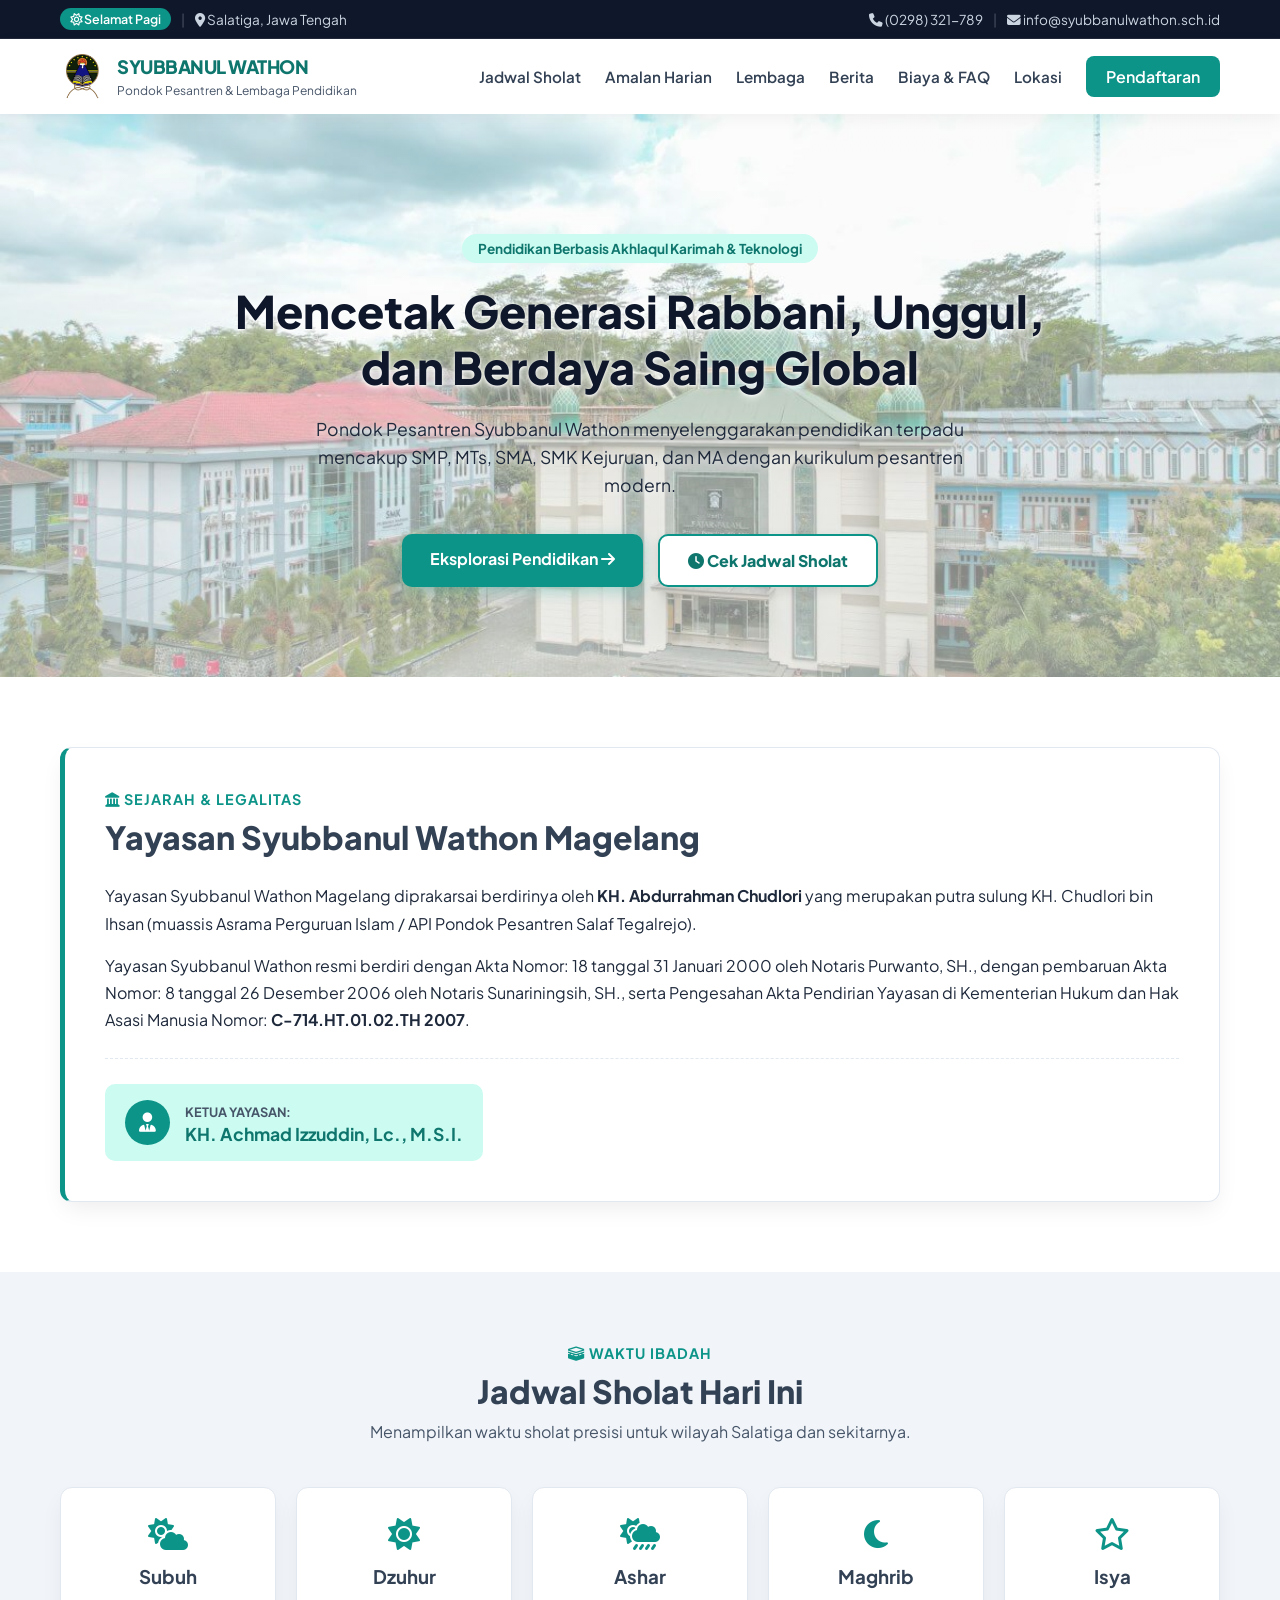
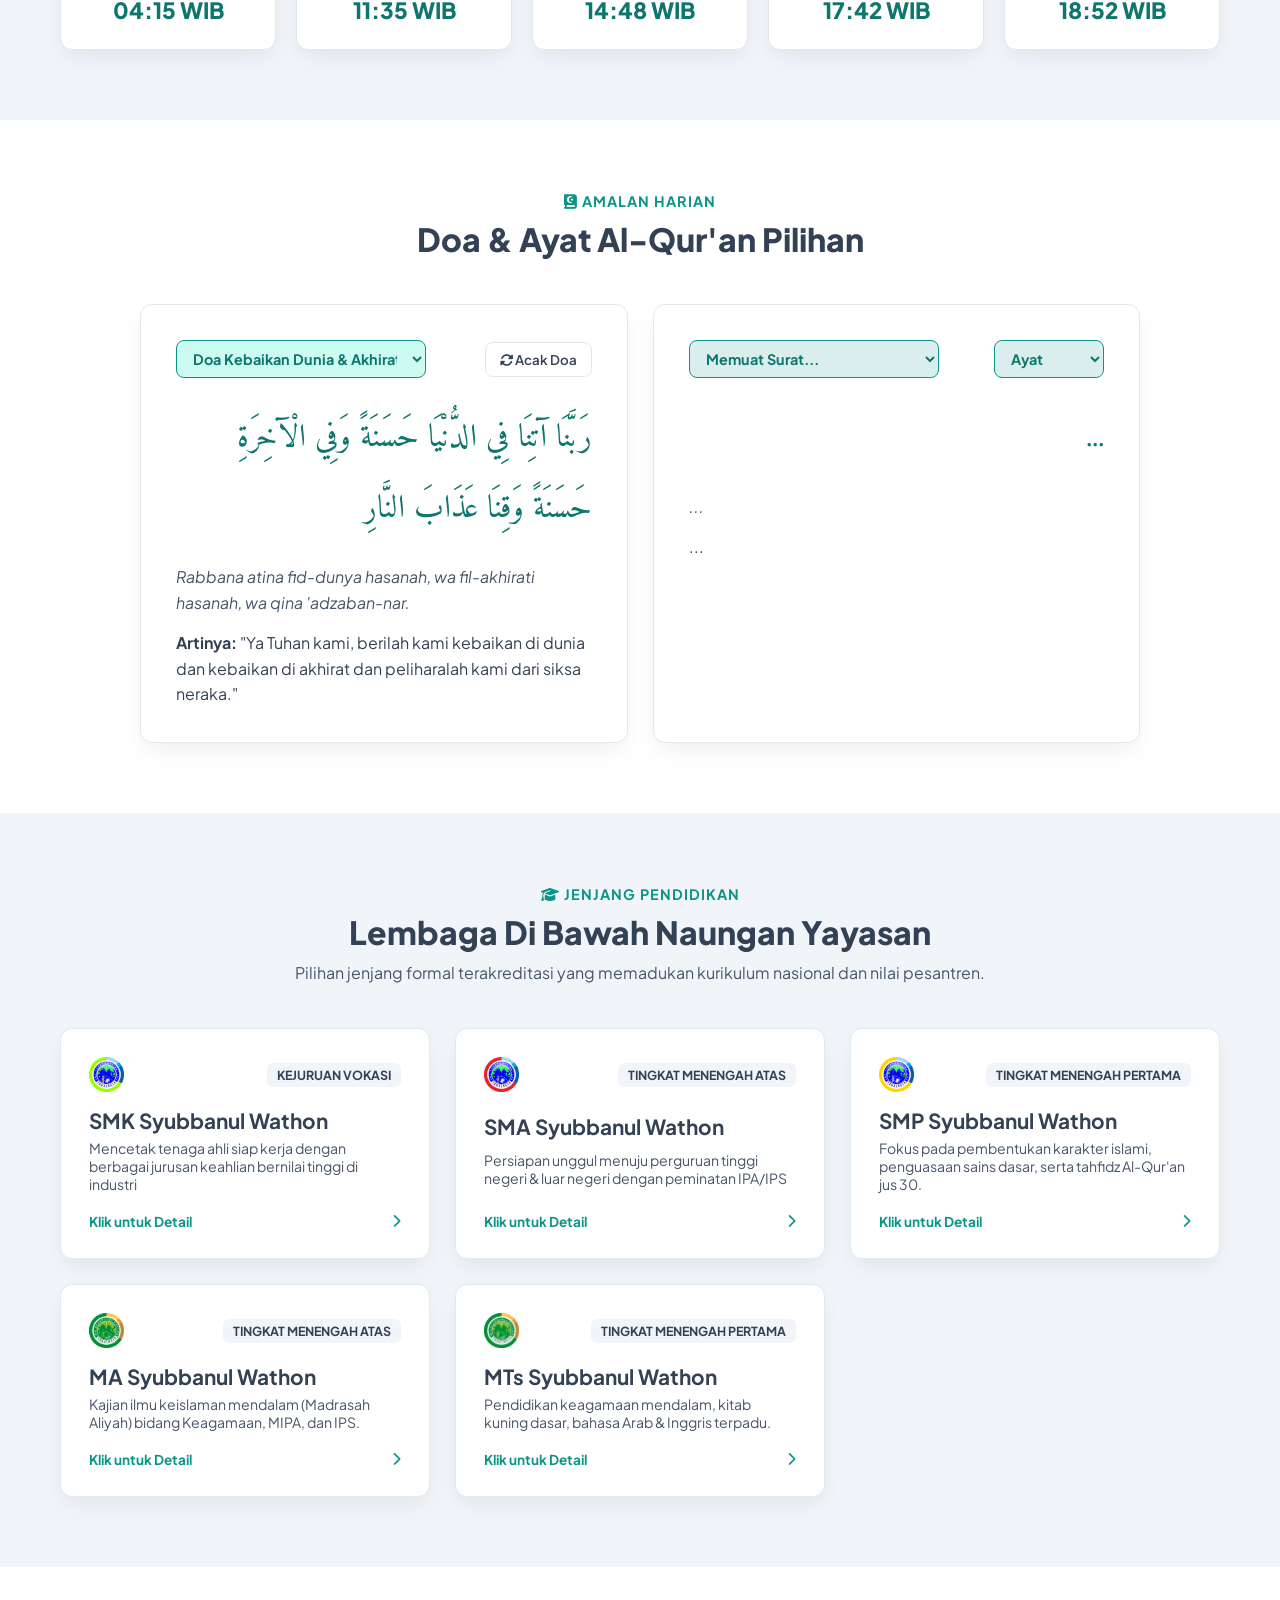
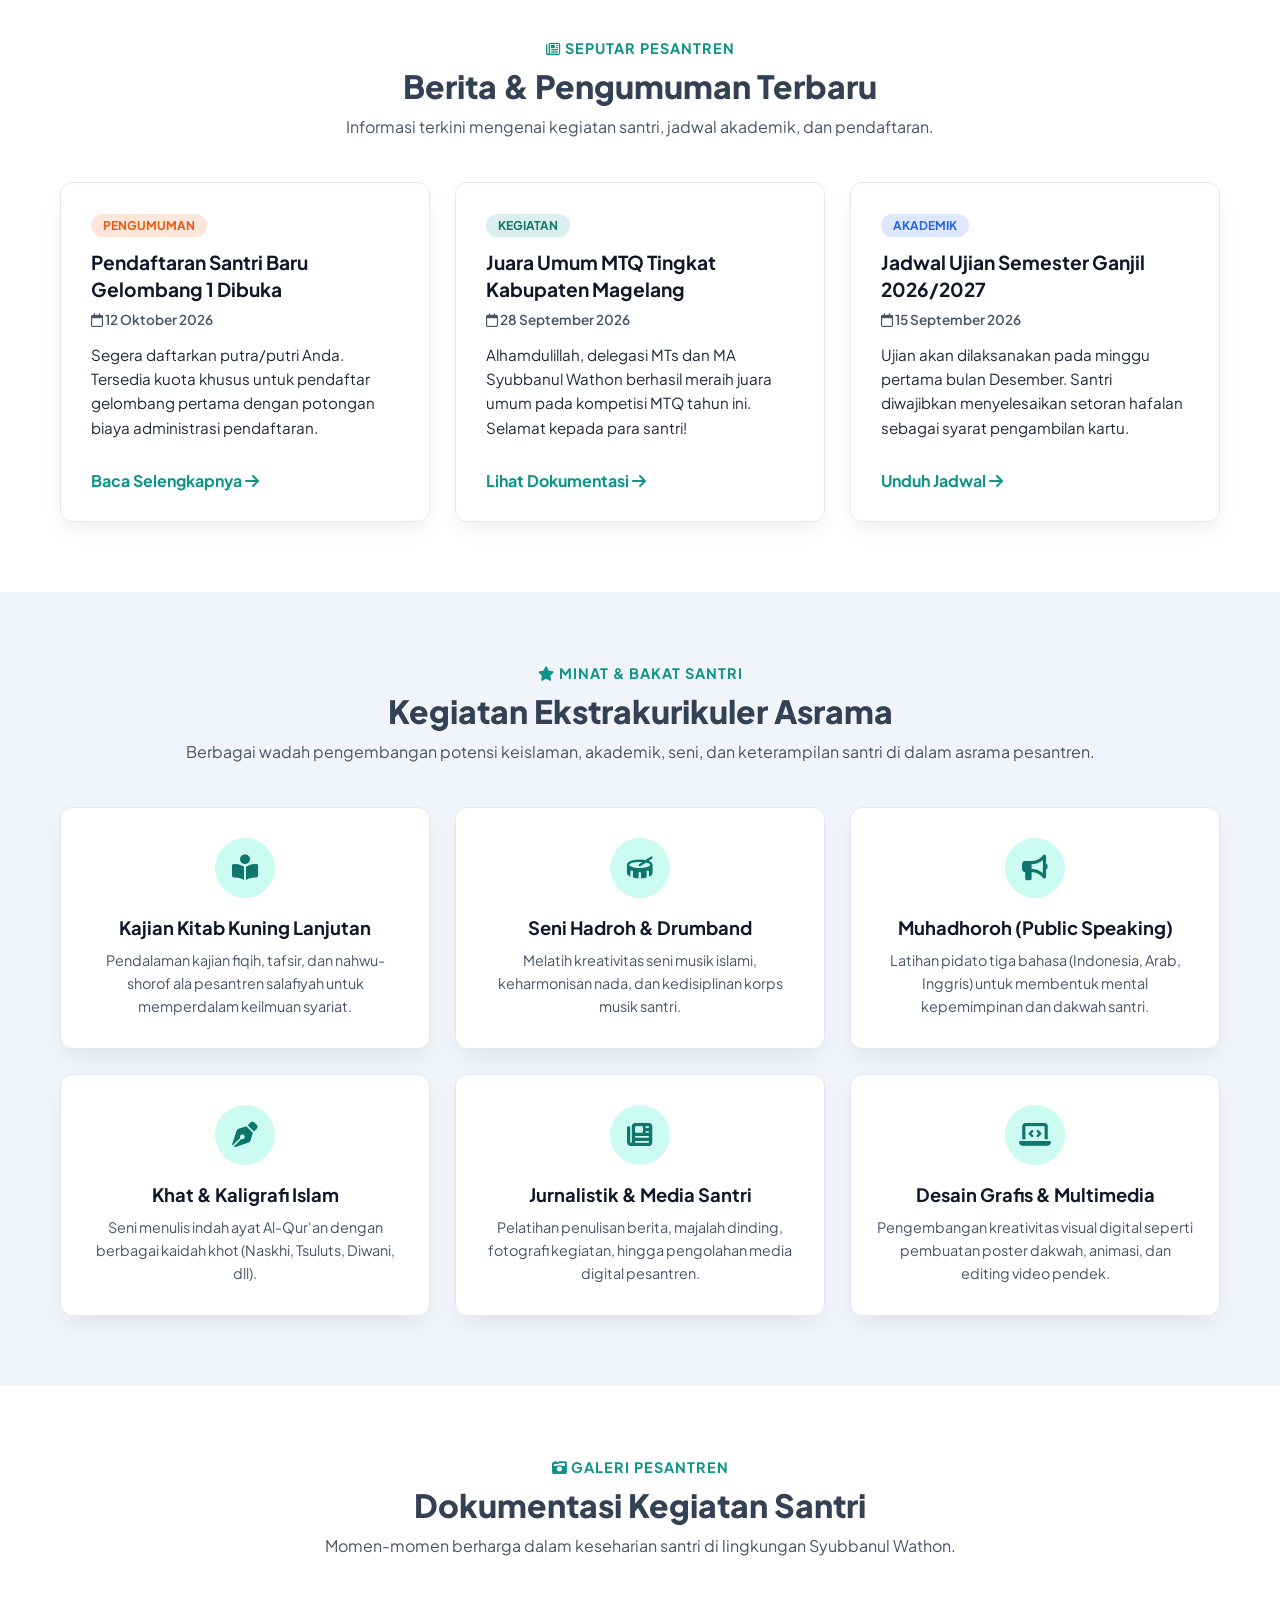
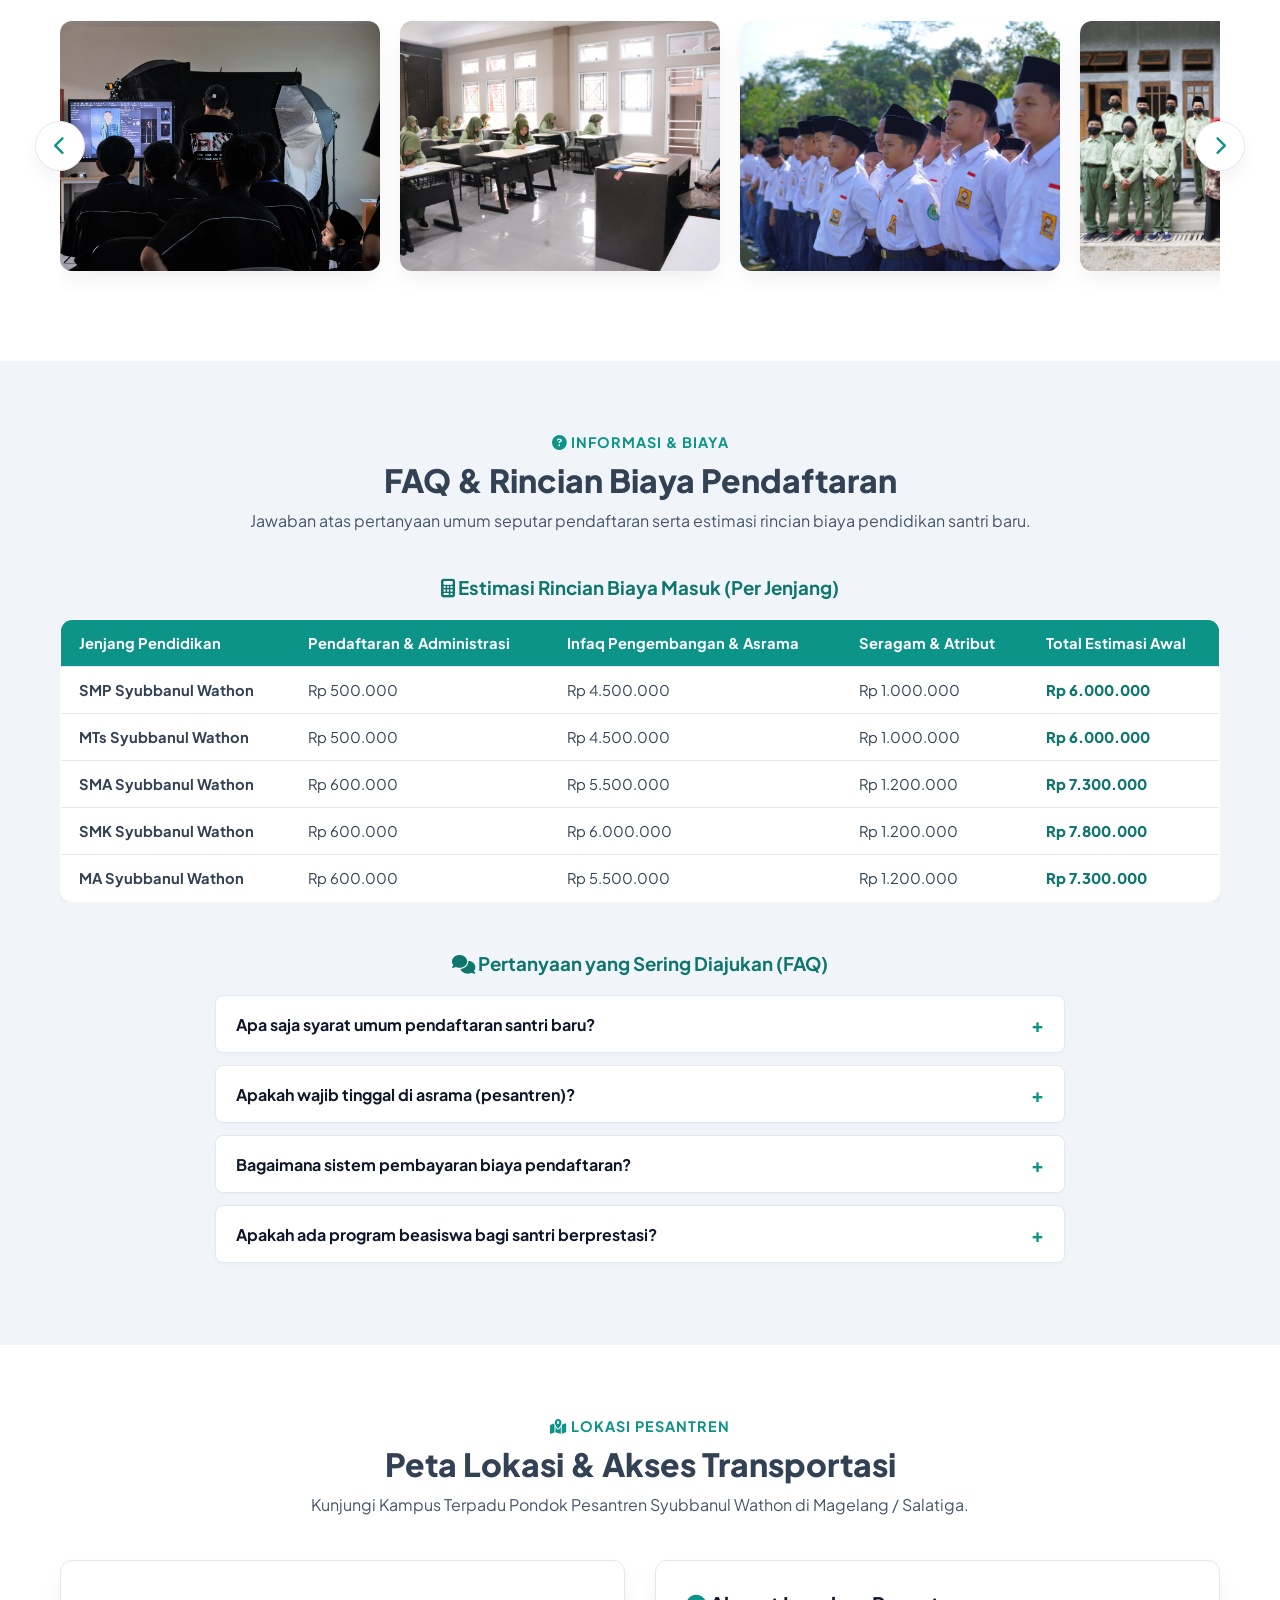
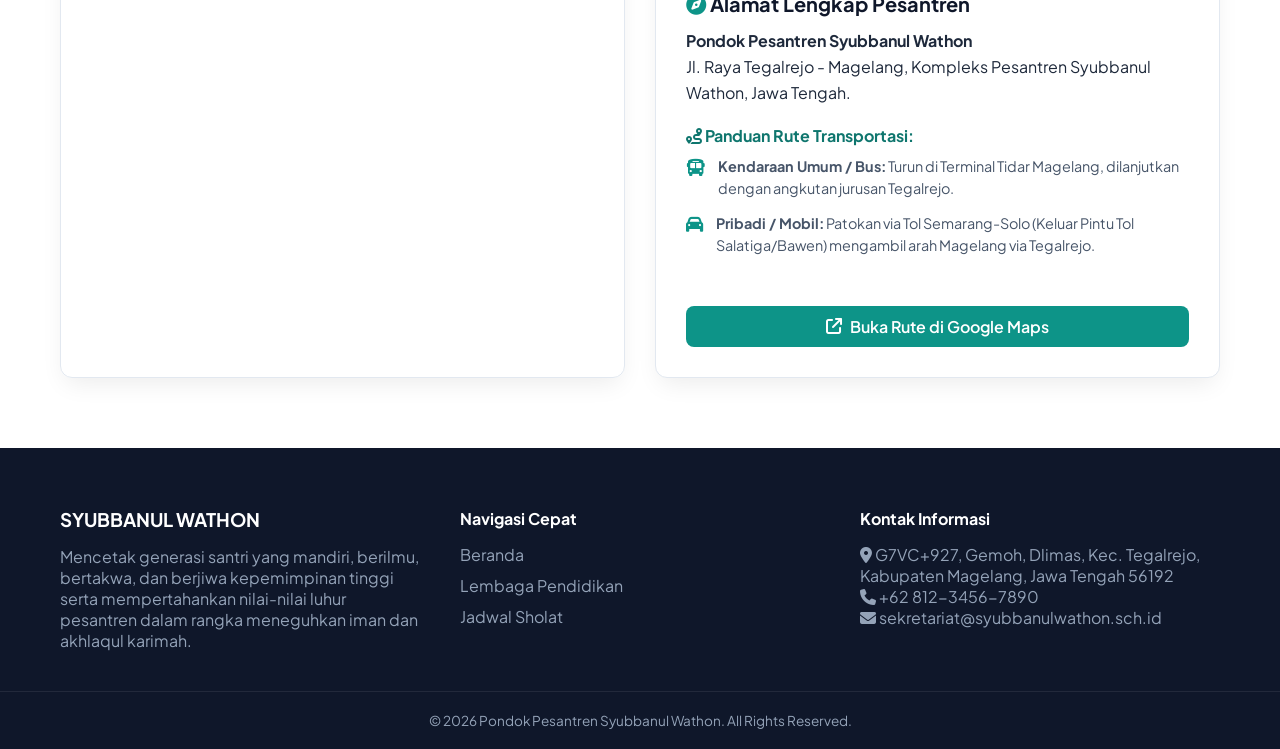
==== commit 7b3b332a: "nambahinbeberapaja" ====
--- a/index.html
+++ b/index.html
@@ -3,6 +3,11 @@
 <head>
     <meta charset="UTF-8">
     <meta name="viewport" content="width=device-width, initial-scale=1.0">
+    <!-- ========================================================================= -->
+    <!-- KOMENTAR (PERBAIKAN SEO & METADATA): -->
+    <!-- Penambahan judul deskriptif, meta deskripsi, kata kunci pencarian, dan -->
+    <!-- Open Graph tags (og:title, og:description, og:image) untuk pratinjau medsos. -->
+    <!-- ========================================================================= -->
     <title>Pondok Pesantren Syubbanul Wathon - Pendidikan Berkarakter & Teknologi</title>
     <meta name="description" content="Portal resmi Pondok Pesantren Syubbanul Wathon Magelang. Menyelenggarakan pendidikan Islam terpadu jenjang SMP, MTs, SMA, SMK Vokasi, dan MA berasrama modern.">
     <meta name="keywords" content="Syubbanul Wathon, Pesantren Magelang, SMK Syubbanul Wathon, SMA Syubbanul Wathon, Tegalrejo, Santri, Pendaftaran Santri Baru">
@@ -44,6 +49,11 @@
                     <span class="brand-sub">Pondok Pesantren & Lembaga Pendidikan</span>
                 </div>
             </a>
+            <!-- ========================================================================= -->
+            <!-- KOMENTAR (PERBAIKAN AKSESIBILITAS MOBILE): -->
+            <!-- Tombol hamburger dilengkapi atribut aria-expanded dan aria-controls -->
+            <!-- agar status buka/tutup menu terdeteksi oleh teknologi asistif / screen reader. -->
+            <!-- ========================================================================= -->
             <button class="nav-toggle" id="navToggle" aria-label="Buka Menu Navigasi" aria-expanded="false" aria-controls="navMenu">
                 <i class="fa-solid fa-bars"></i>
             </button>
@@ -55,7 +65,9 @@
                 <a href="#informasi-pendaftaran" class="nav-link">Biaya & FAQ</a>
                 <a href="#lokasi" class="nav-link">Lokasi</a>
                 <a href="pendaftaran.html" class="btn-primary">Pendaftaran</a>
-                
+                <!-- <a href="dashboard.html" class="btn-outline-sm" style="display: inline-flex; align-items: center; gap: 6px; padding: 6px 14px; border: 1.5px solid var(--primary); border-radius: 20px; font-size: 0.82rem; font-weight: 700; color: var(--primary); text-decoration: none;"> 
+                    <i class="fa-solid fa-lock"></i> Admin-->
+                </a>
             </nav>
         </div>
     </header>
@@ -186,6 +198,12 @@
                 <h2 class="section-title">Lembaga Di Bawah Naungan Yayasan</h2>
                 <p class="section-desc">Pilihan jenjang formal terakreditasi yang memadukan kurikulum nasional dan nilai pesantren.</p>
             </div>
+            <!-- ========================================================================= -->
+            <!-- KOMENTAR (PERBAIKAN AKSESIBILITAS a11y & KEYBOARD NAVIGATION): -->
+            <!-- Kartu jenjang pendidikan kini memiliki role="button", tabindex="0", -->
+            <!-- aria-haspopup="dialog" dan deskripsi aria-label sehingga pengguna dapat -->
+            <!-- memilih menggunakan keyboard (Tab) dan membukanya dengan Enter atau Space. -->
+            <!-- ========================================================================= -->
             <div class="jurusan-grid">
                 <div class="jurusan-card" onclick="openJurusanModal('SMK')" role="button" tabindex="0" aria-haspopup="dialog" aria-label="Buka detail profil SMK Syubbanul Wathon">
                     <div class="jurusan-card-header">
@@ -399,6 +417,12 @@
         </div>
     </section>
 
+    <!-- ========================================================================= -->
+    <!-- KOMENTAR (PERBAIKAN MODAL DETAIL JURUSAN): -->
+    <!-- Modal kini menggunakan role="dialog", aria-modal="true", dan aria-labelledby. -->
+    <!-- Tombol aksi di dalamnya berstatus statis, dan script.js cukup memperbarui -->
+    <!-- href serta teksnya secara langsung tanpa menimpa innerHTML. -->
+    <!-- ========================================================================= -->
     <div class="modal" id="jurusanModal" role="dialog" aria-modal="true" aria-labelledby="m-title" aria-hidden="true">
         <div class="modal-content">
             <button class="modal-close" onclick="closeJurusanModal()" aria-label="Tutup Jendela Detail">&times;</button>
@@ -532,6 +556,10 @@
             <div class="maps-grid">
                 <!-- Kolom Peta Google Maps Embed -->
                 <div class="maps-iframe-wrapper">
+                    <!-- ========================================================================= -->
+                    <!-- KOMENTAR (PERBAIKAN WCAG 2.1 a11y): -->
+                    <!-- Iframe Google Maps diberi atribut title agar dikenali screen reader -->
+                    <!-- ========================================================================= -->
                     <iframe 
                         src="https://www.google.com/maps/embed?pb=!1m18!1m12!1m3!1d3956.4952865913495!2d110.22415127588301!3d-7.410292792599723!2m3!1f0!2f0!3f0!3m2!1i1024!2i768!4f13.1!3m3!1m2!1s0x2e7a8f0003b17c17%3A0x6b099fec6f37f94d!2sPondok%20Pesantren%20Syubbanul%20Wathon!5e0!3m2!1sid!2sid!4v1710000000000!5m2!1sid!2sid" 
                         width="100%" 
--- a/style.css
+++ b/style.css
@@ -1150,9 +1150,13 @@
     }
 }
 
-/* ==========================================
-   STYLING FORMULIR PENDAFTARAN & UI COMPONENTS
-   ========================================== */
+/* =========================================================================
+   KOMENTAR (REFAKTORISASI CSS & KOMPONEN FORMULIR):
+   Kumpulan kelas berikut dibuat untuk menggantikan tumpukan inline styles (style="...")
+   pada formulir pendaftaran santri baru (pendaftaran.html), mendukung tata letak grid
+   responsif 1-2 kolom, komponen kotak unggah berkas, modal dialog notifikasi elegan,
+   serta focus outline ramah aksesibilitas (a11y).
+   ========================================================================= */
 .form-section {
     padding: 50px 0;
 }
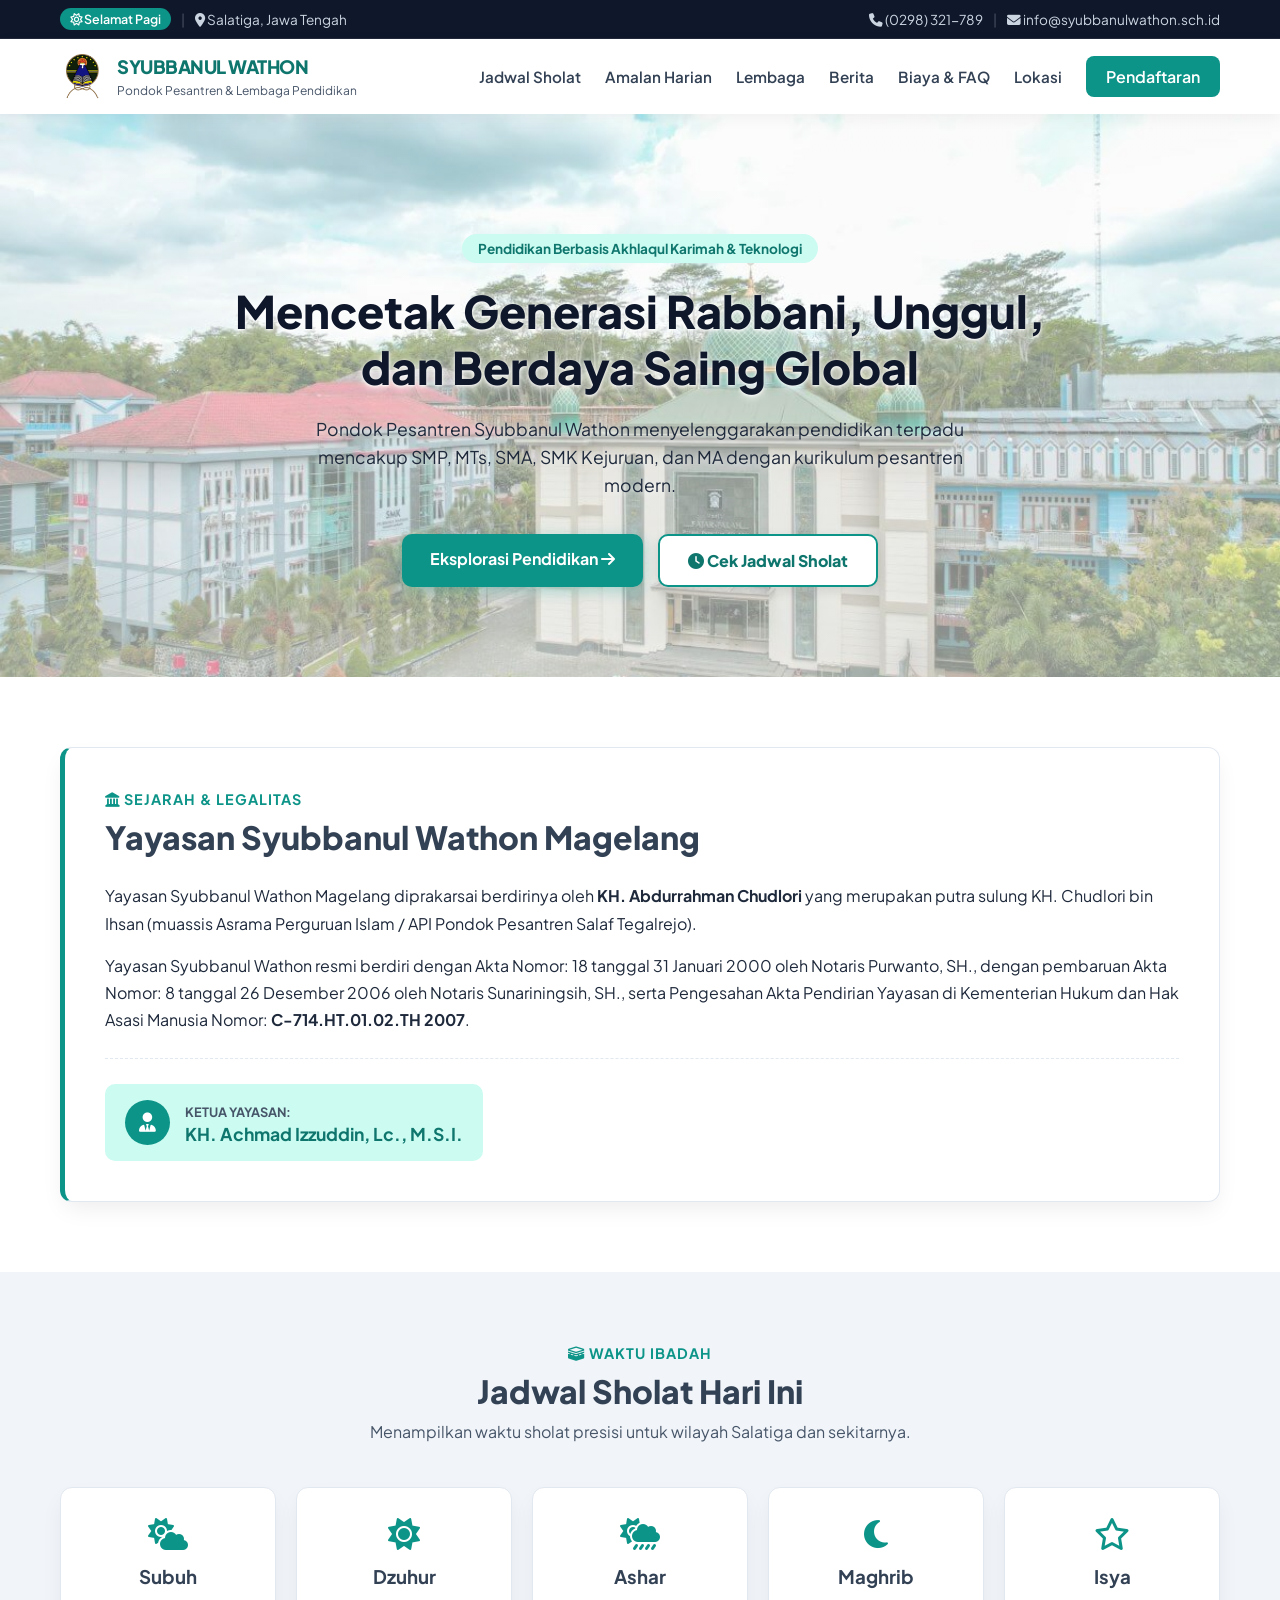
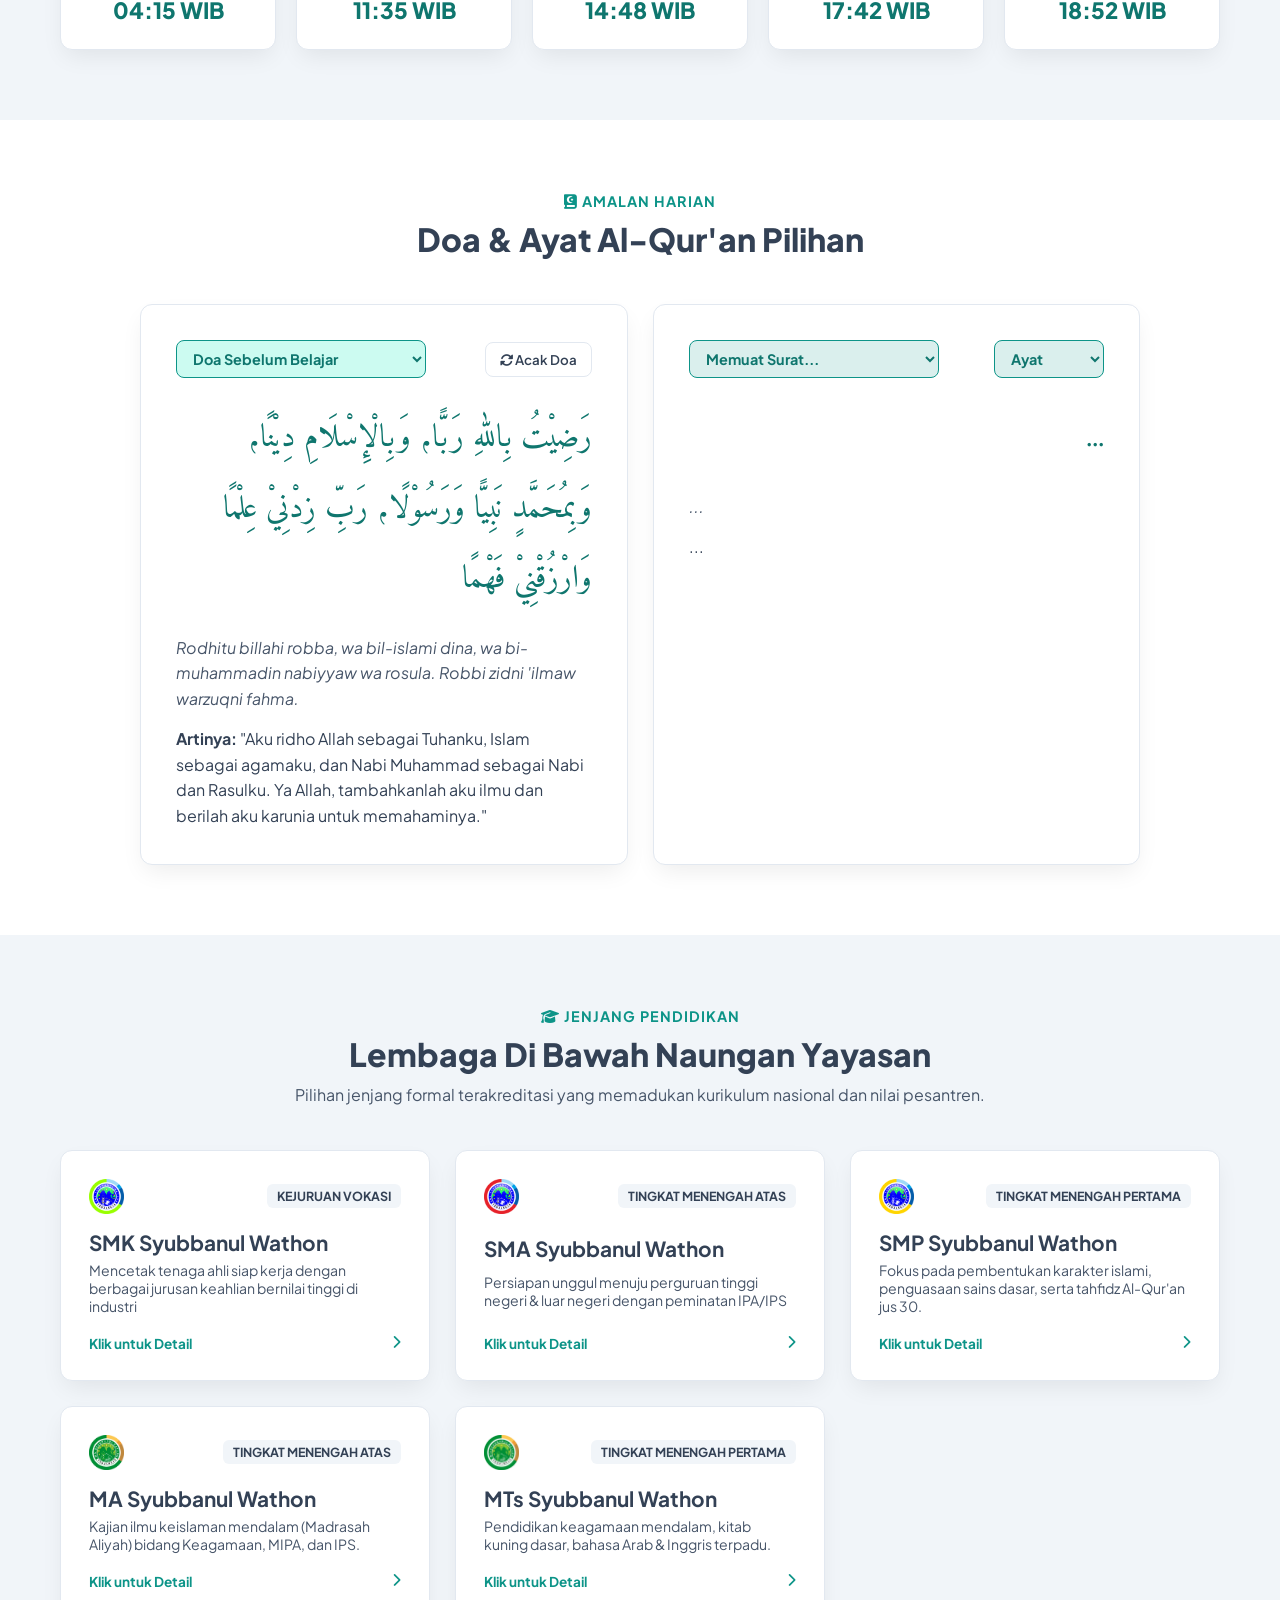
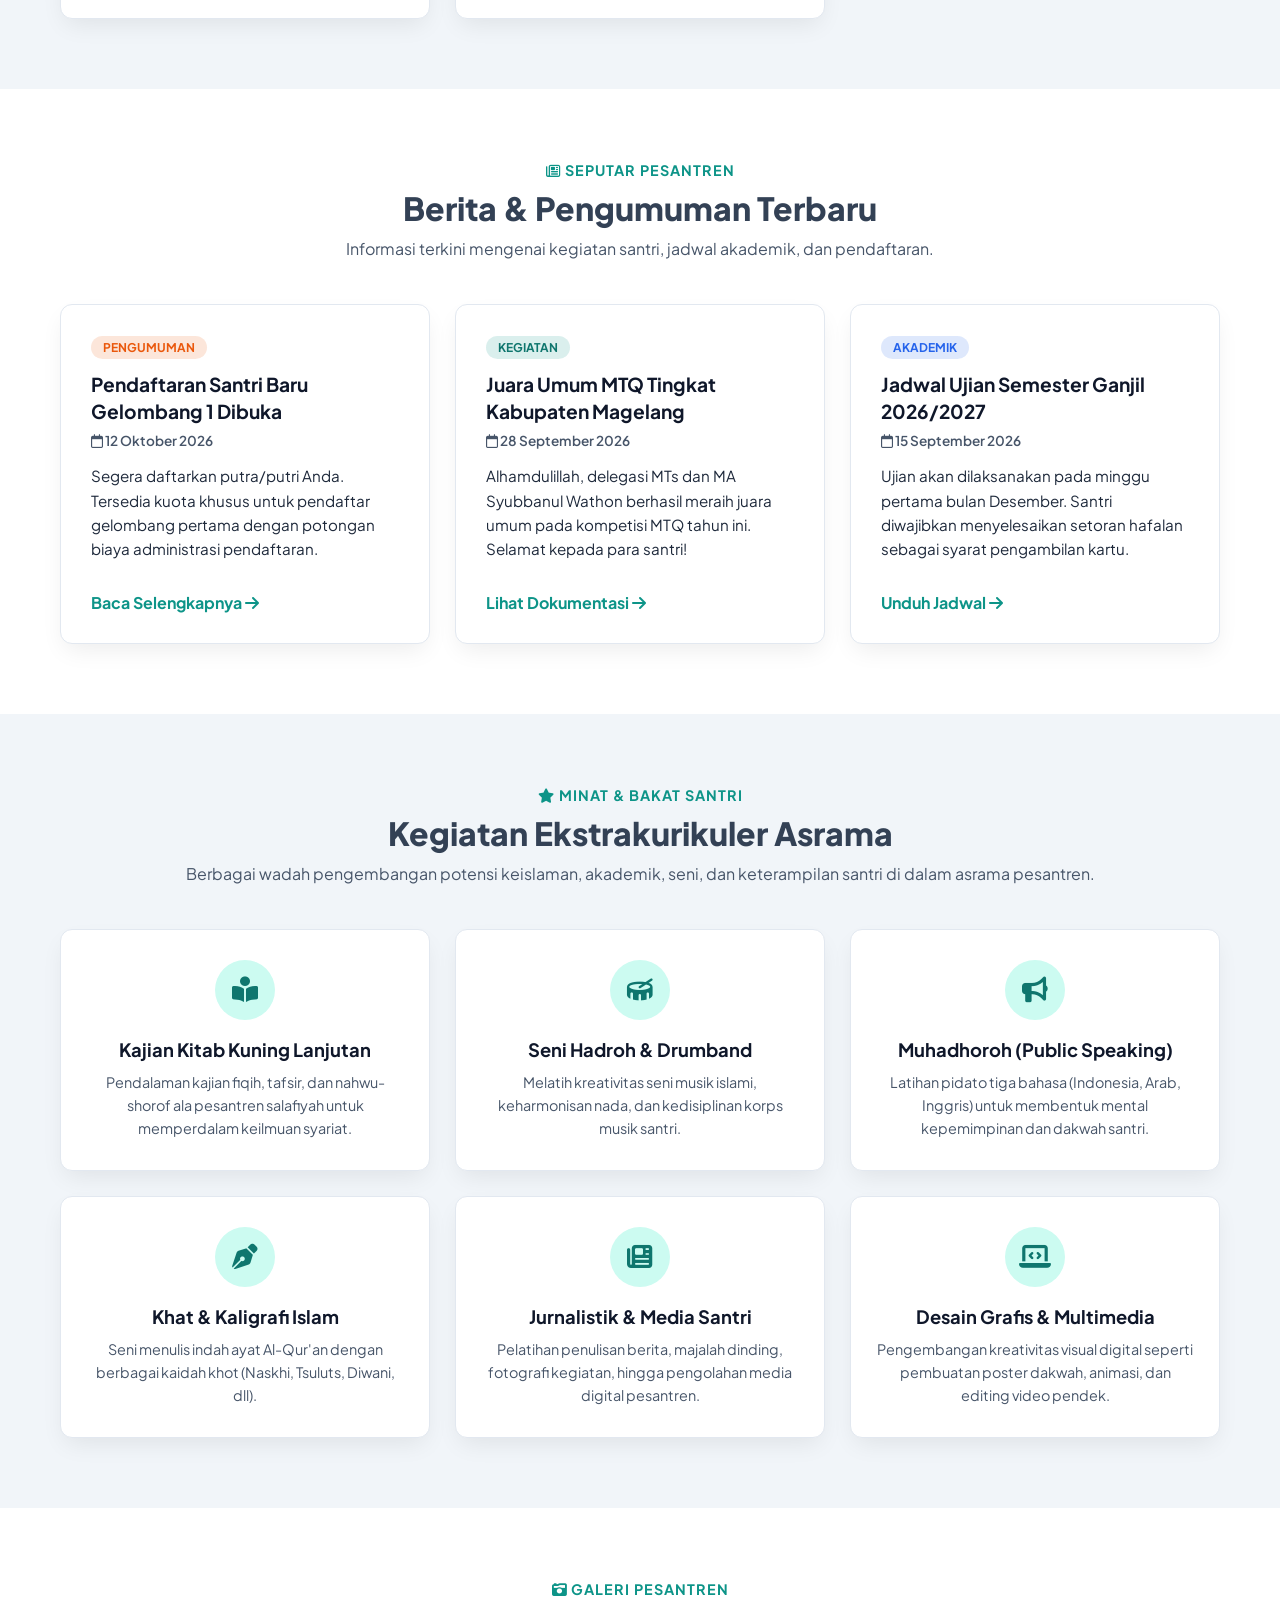
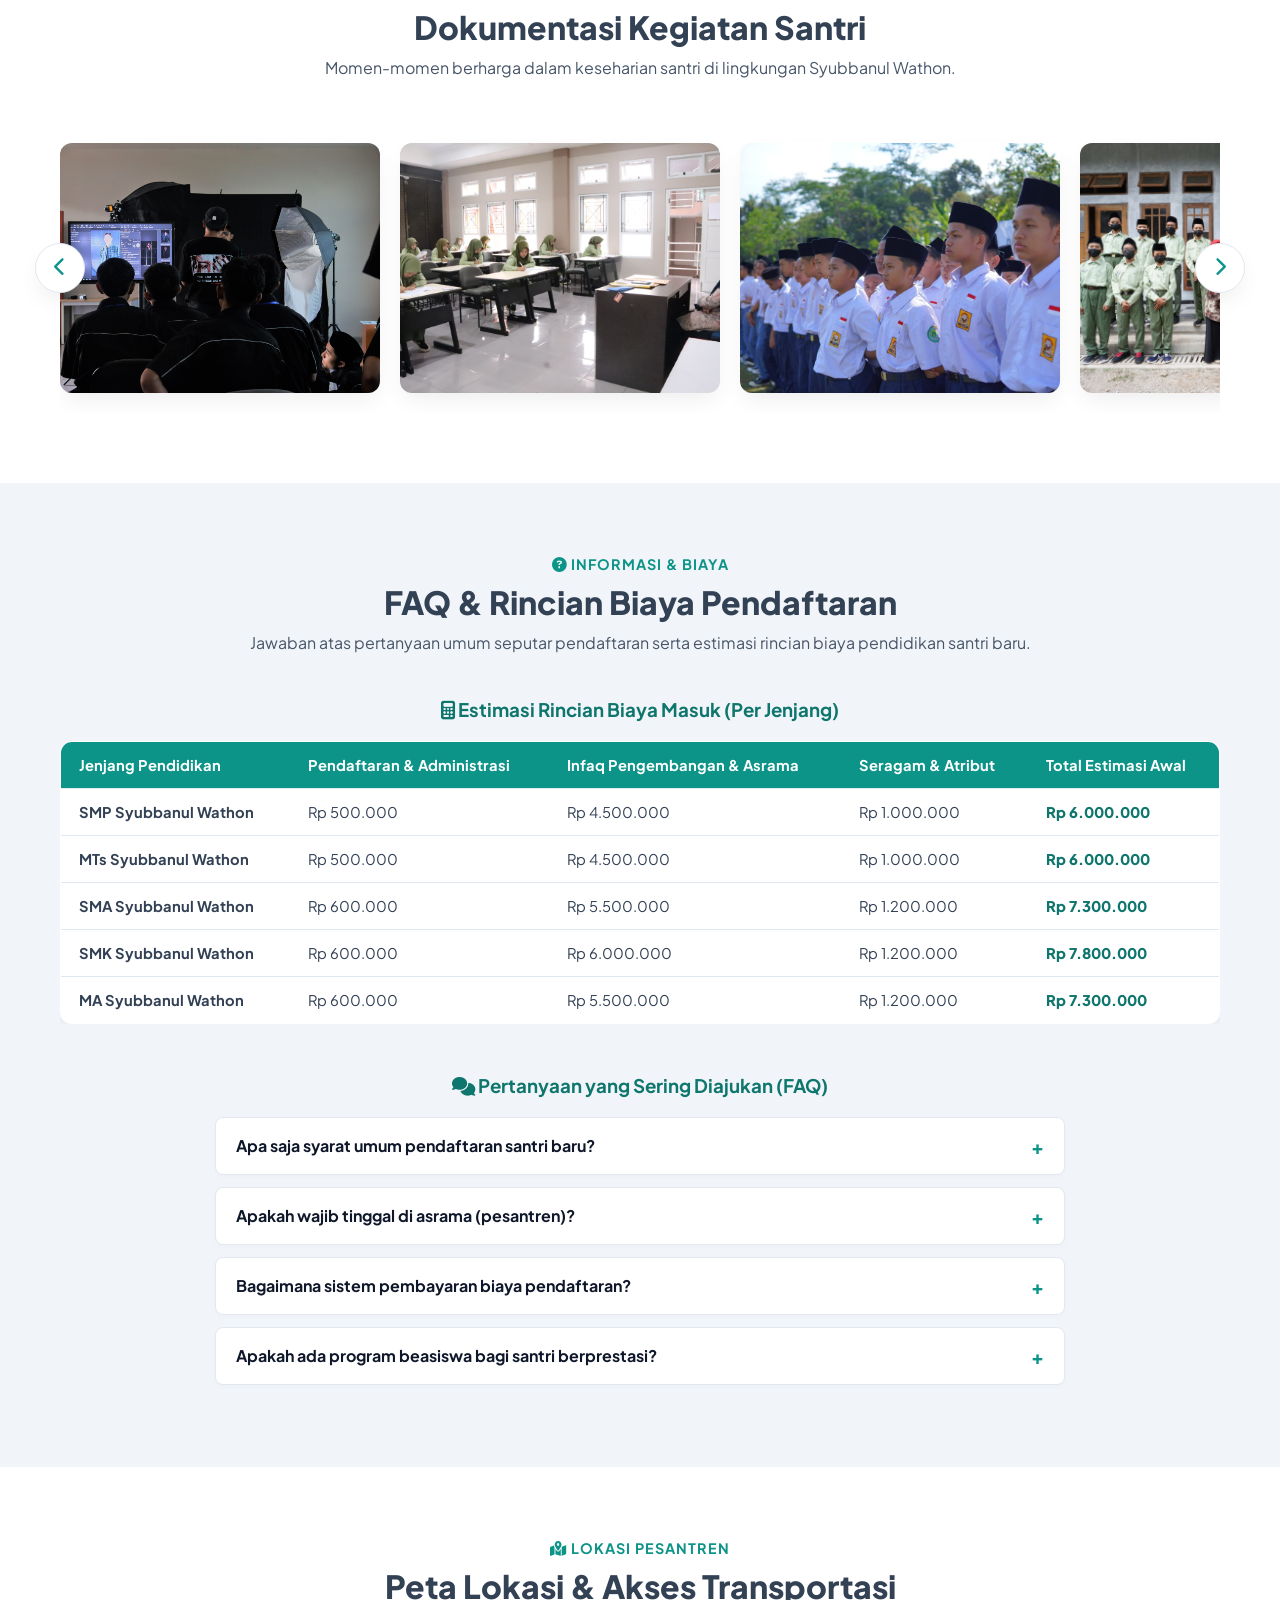
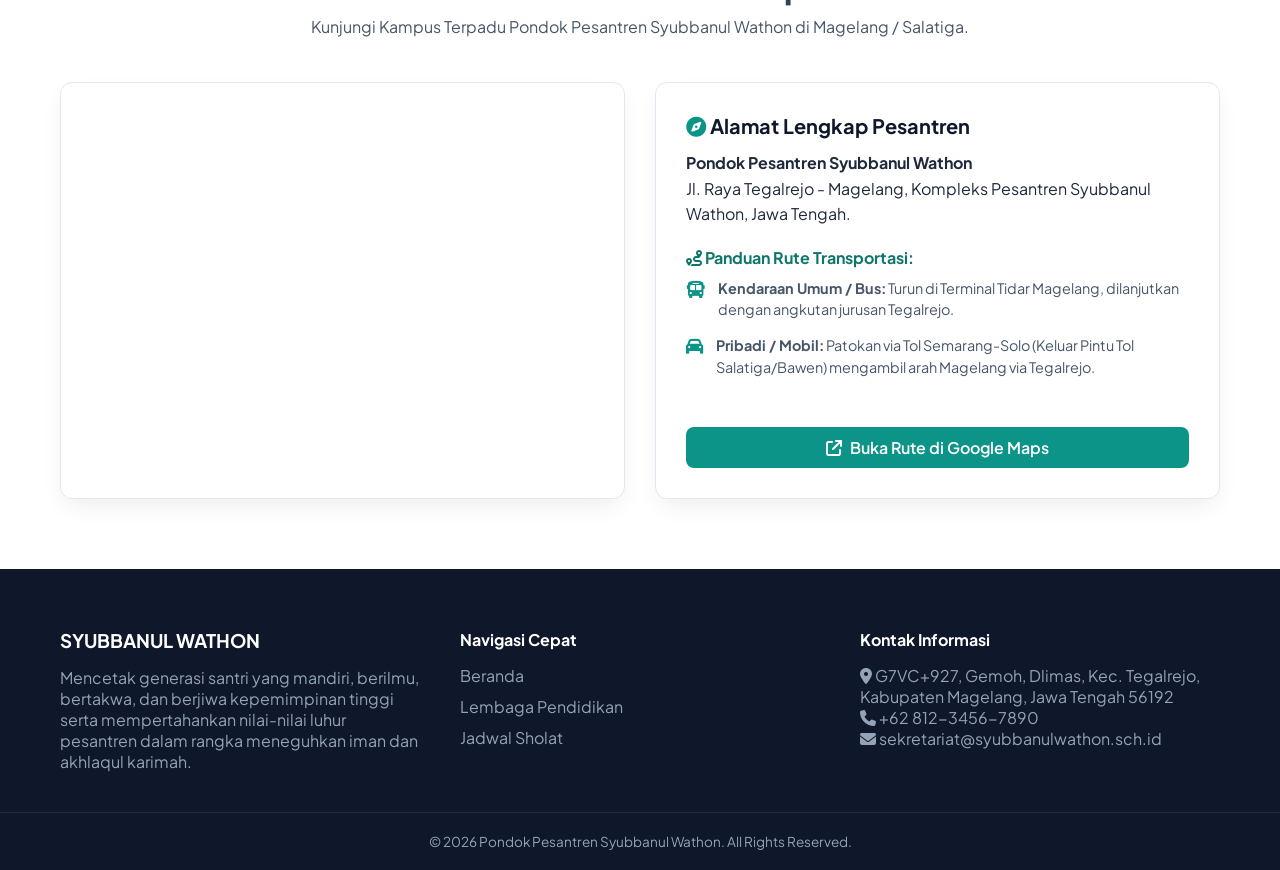
==== commit 72207132: "benerinmaps" ====
--- a/index.html
+++ b/index.html
@@ -1,4 +1,4 @@
-<!DOCTYPE html>
+﻿<!DOCTYPE html>
 <html lang="id">
 <head>
     <meta charset="UTF-8">
@@ -561,7 +561,7 @@
                     <!-- Iframe Google Maps diberi atribut title agar dikenali screen reader -->
                     <!-- ========================================================================= -->
                     <iframe 
-                        src="https://www.google.com/maps/embed?pb=!1m18!1m12!1m3!1d3956.4952865913495!2d110.22415127588301!3d-7.410292792599723!2m3!1f0!2f0!3f0!3m2!1i1024!2i768!4f13.1!3m3!1m2!1s0x2e7a8f0003b17c17%3A0x6b099fec6f37f94d!2sPondok%20Pesantren%20Syubbanul%20Wathon!5e0!3m2!1sid!2sid!4v1710000000000!5m2!1sid!2sid" 
+                        src="https://www.google.com/maps/embed?pb=!1m18!1m12!1m3!1d3956.4952865913495!2d110.1999639!3d-7.4567442!2m3!1f0!2f0!3f0!3m2!1i1024!2i768!4f13.1!3m3!1m2!1s0x2e7a870076864b8b%3A0xeb05f0434fdb1ea0!2sKANTOR%20PENERIMAAN%20SANTRI%20BARU%20SYUBBANUL%20WATHON%20TEGALREJO%20MAGELANG!5e0!3m2!1sid!2sid!4v1710000000000!5m2!1sid!2sid" 
                         width="100%" 
                         height="100%" 
                         style="border:0;" 
@@ -601,7 +601,7 @@
                     </ul>
 
                     <!-- Tombol Buka di Google Maps -->
-                    <a href="https://maps.app.goo.gl/oTbesJYU6QpBpzHs6" target="_blank" class="btn-primary" style="display: flex; text-decoration: none; justify-content: center; margin-top: 20px;">
+                    <a href="https://www.google.com/maps/place/KANTOR+PENERIMAAN+SANTRI+BARU+SYUBBANUL+WATHON+TEGALREJO+MAGELANG/@-7.4567442,110.1999639,17z/data=!3m1!4b1!4m6!3m5!1s0x2e7a870076864b8b:0xeb05f0434fdb1ea0!8m2!3d-7.4567442!4d110.2700017!16s%2Fg%2F11zgvh9twx" target="_blank" class="btn-primary" style="display: flex; text-decoration: none; justify-content: center; margin-top: 20px;">
                         <i class="fa-solid fa-arrow-up-right-from-square"></i> Buka Rute di Google Maps
                     </a>
                 </div>
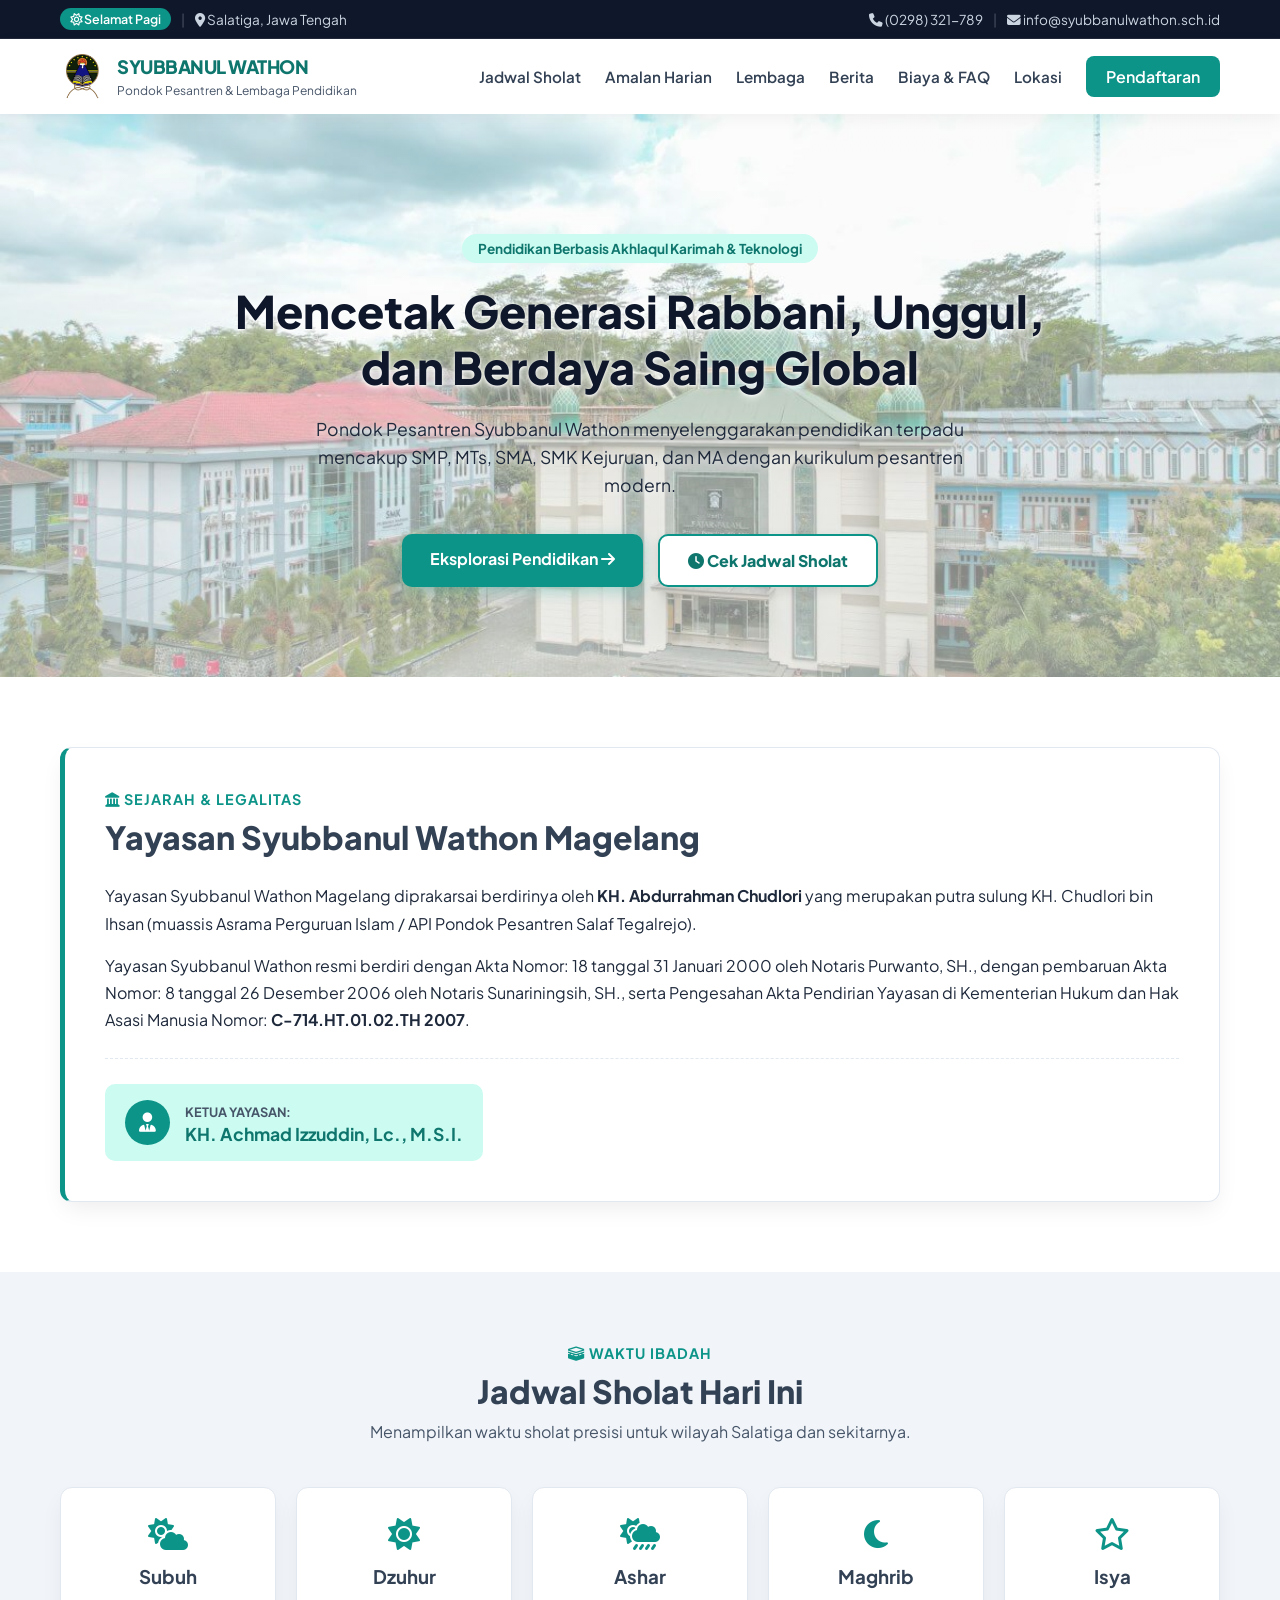
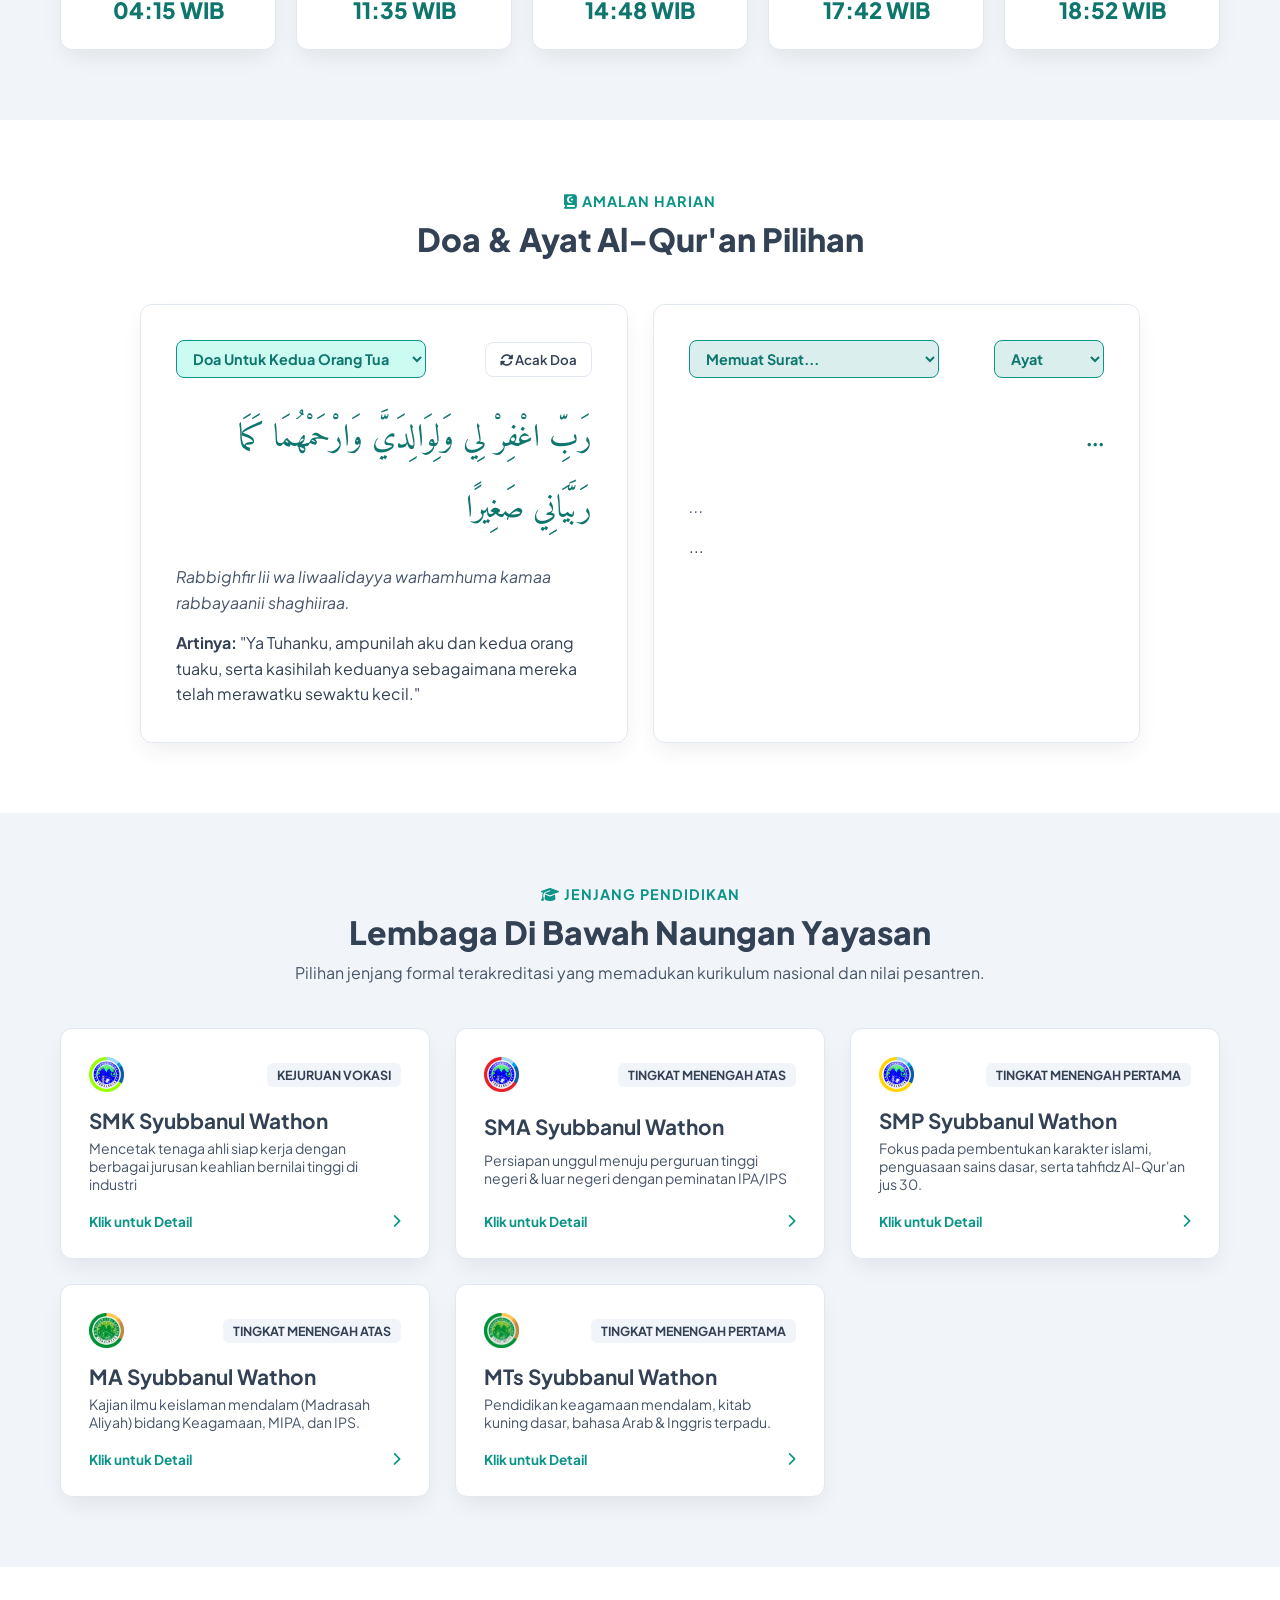
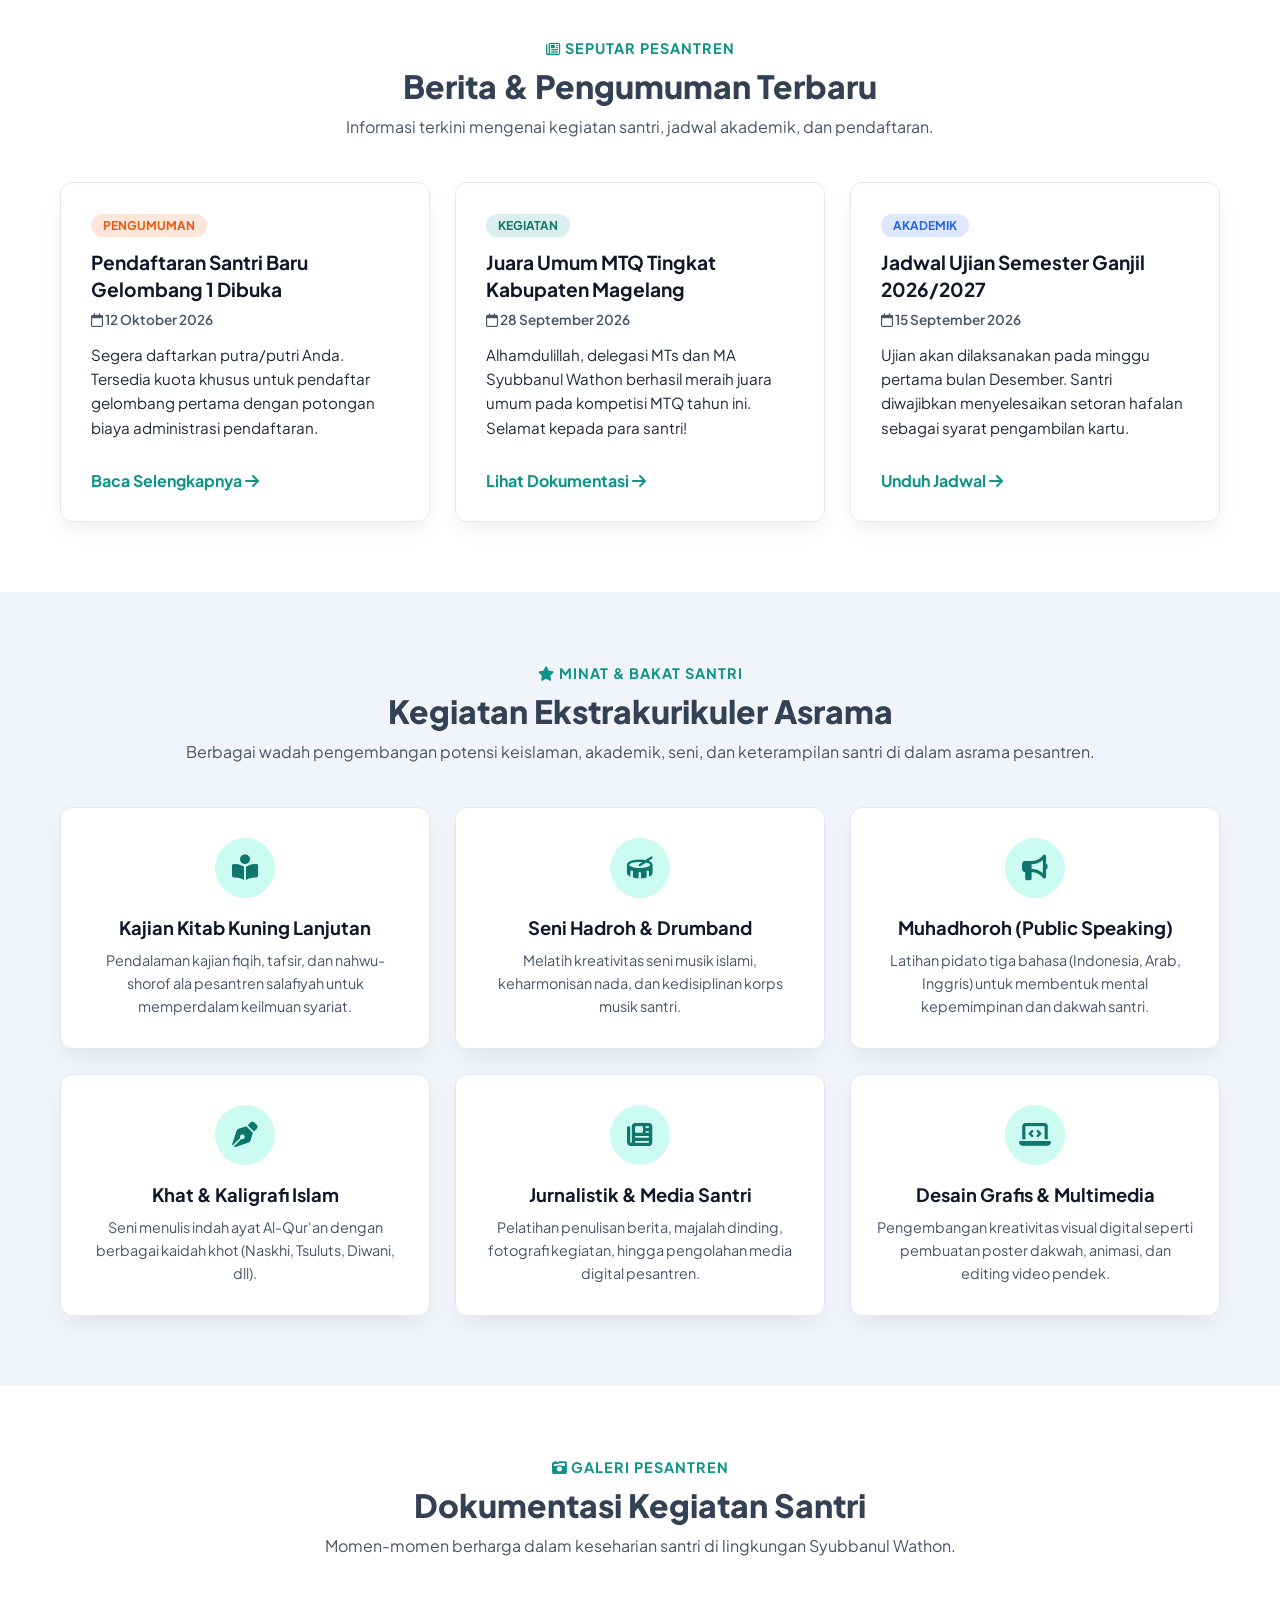
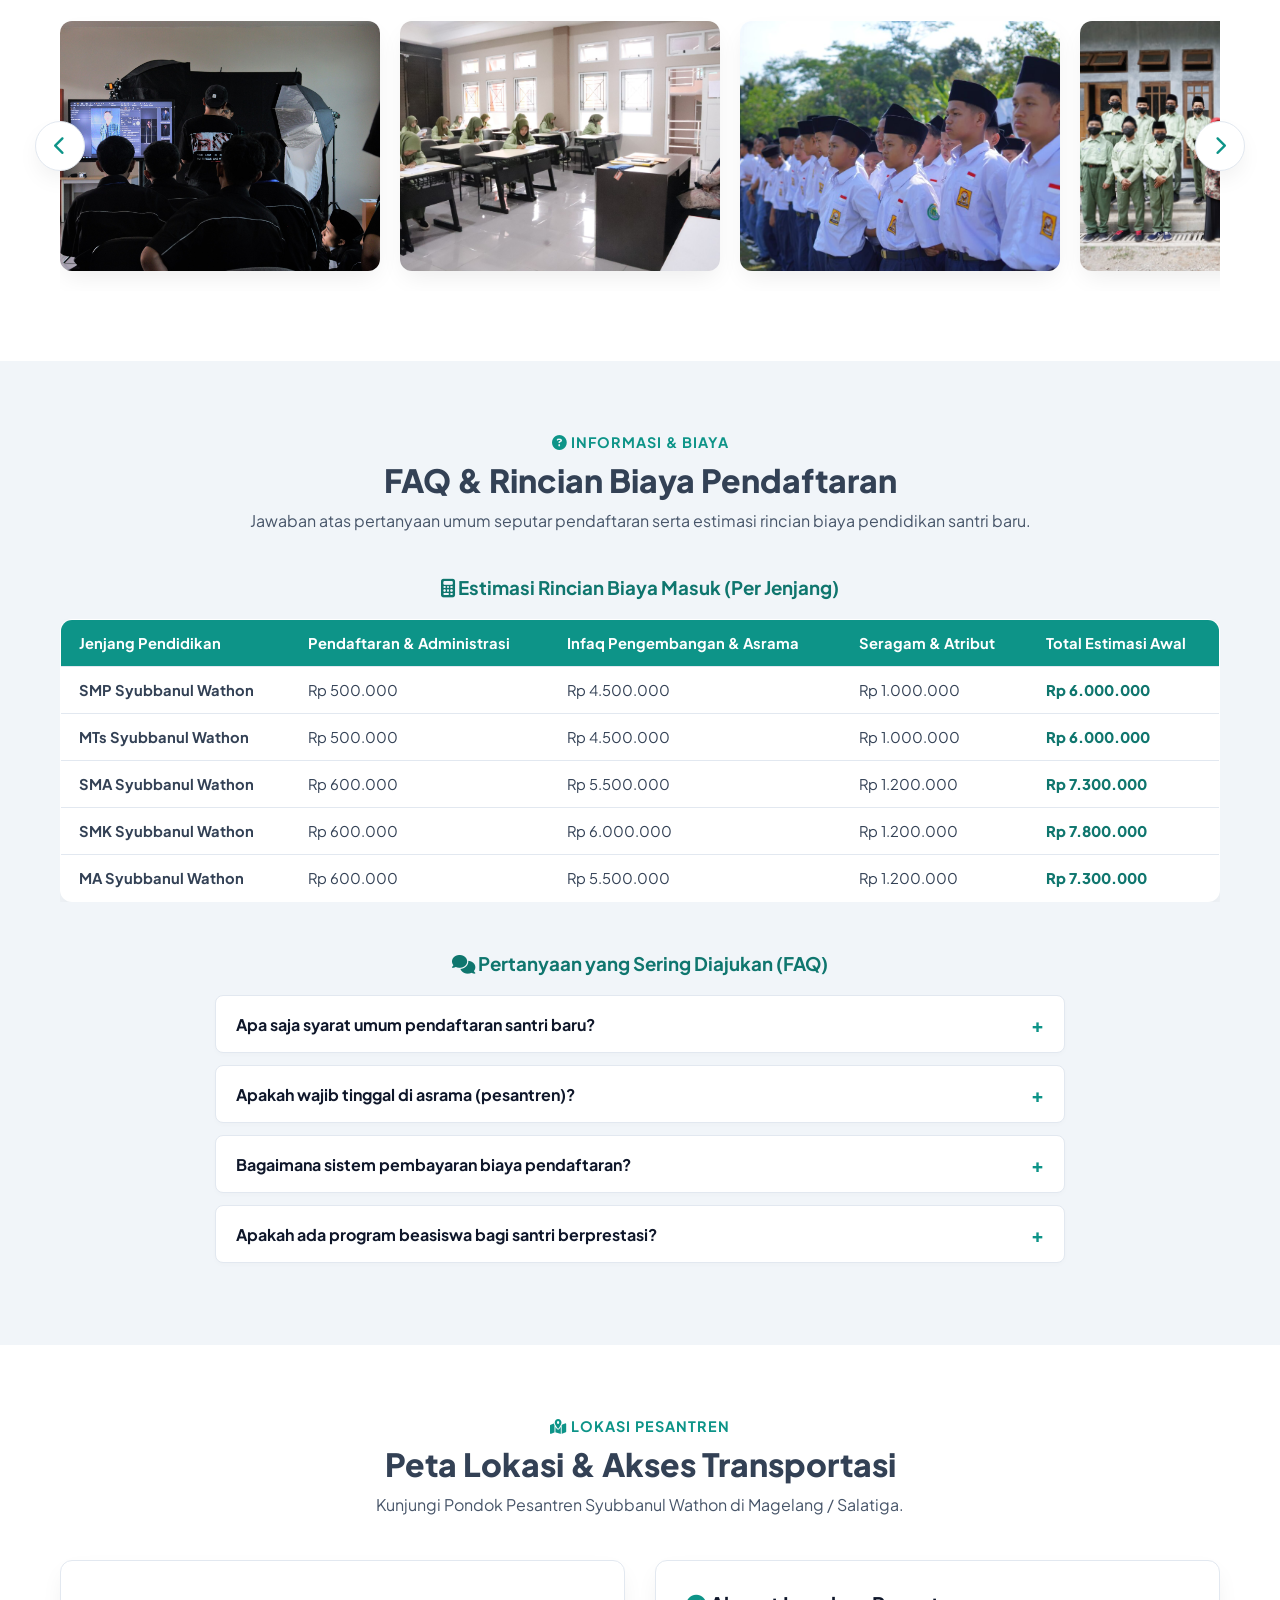
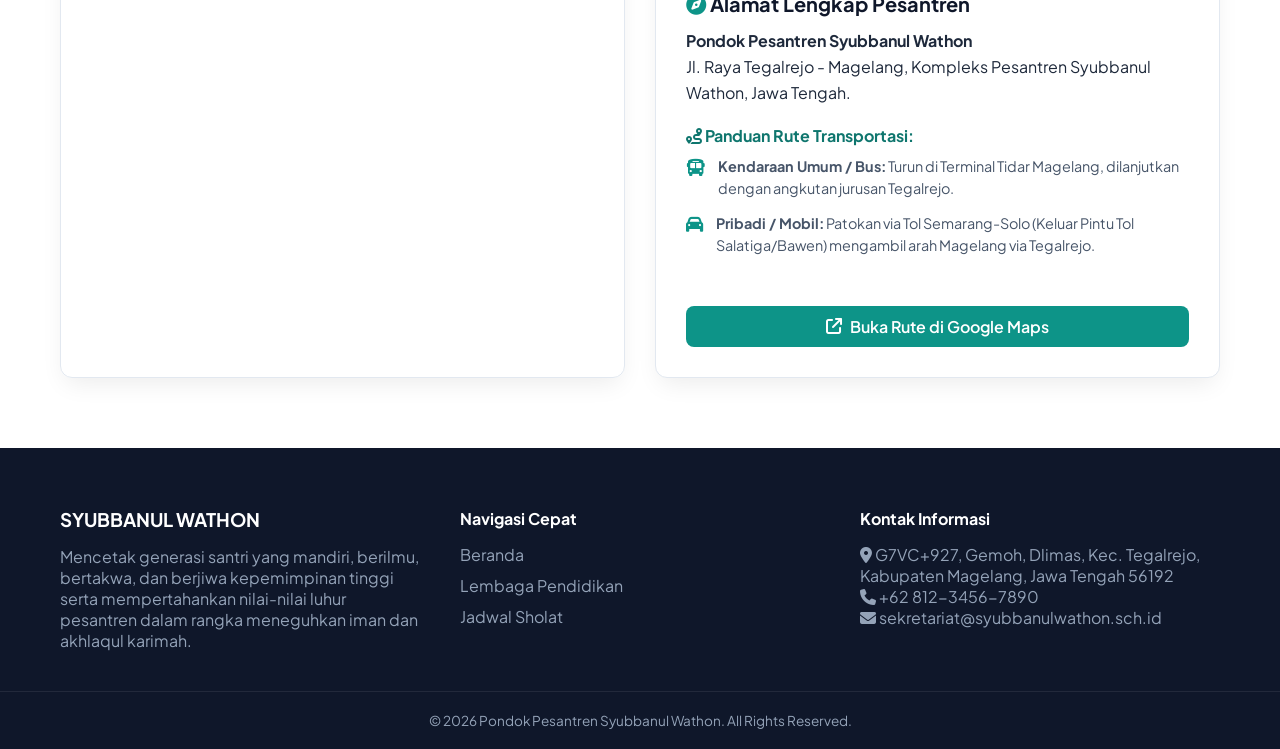
==== commit af2f2116: "benerinteksdimaps" ====
--- a/index.html
+++ b/index.html
@@ -550,16 +550,15 @@
             <div class="section-header">
                 <span class="section-subtitle"><i class="fa-solid fa-map-location-dot"></i> Lokasi Pesantren</span>
                 <h2 class="section-title">Peta Lokasi & Akses Transportasi</h2>
-                <p class="section-desc">Kunjungi Kampus Terpadu Pondok Pesantren Syubbanul Wathon di Magelang / Salatiga.</p>
+                <p class="section-desc">Kunjungi Pondok Pesantren Syubbanul Wathon di Magelang / Salatiga.</p>
             </div>
 
             <div class="maps-grid">
                 <!-- Kolom Peta Google Maps Embed -->
                 <div class="maps-iframe-wrapper">
                     <!-- ========================================================================= -->
-                    <!-- KOMENTAR (PERBAIKAN WCAG 2.1 a11y): -->
-                    <!-- Iframe Google Maps diberi atribut title agar dikenali screen reader -->
-                    <!-- ========================================================================= -->
+                    <!-- maps
+                    ======================================================================== -->
                     <iframe 
                         src="https://www.google.com/maps/embed?pb=!1m18!1m12!1m3!1d3956.4952865913495!2d110.1999639!3d-7.4567442!2m3!1f0!2f0!3f0!3m2!1i1024!2i768!4f13.1!3m3!1m2!1s0x2e7a870076864b8b%3A0xeb05f0434fdb1ea0!2sKANTOR%20PENERIMAAN%20SANTRI%20BARU%20SYUBBANUL%20WATHON%20TEGALREJO%20MAGELANG!5e0!3m2!1sid!2sid!4v1710000000000!5m2!1sid!2sid" 
                         width="100%" 
--- a/style.css
+++ b/style.css
@@ -1212,6 +1212,7 @@
 .form-textarea:focus {
     border-color: var(--primary);
     box-shadow: 0 0 0 4px rgba(13, 148, 136, 0.12);
+    outline: none;
 }
 
 .form-textarea {
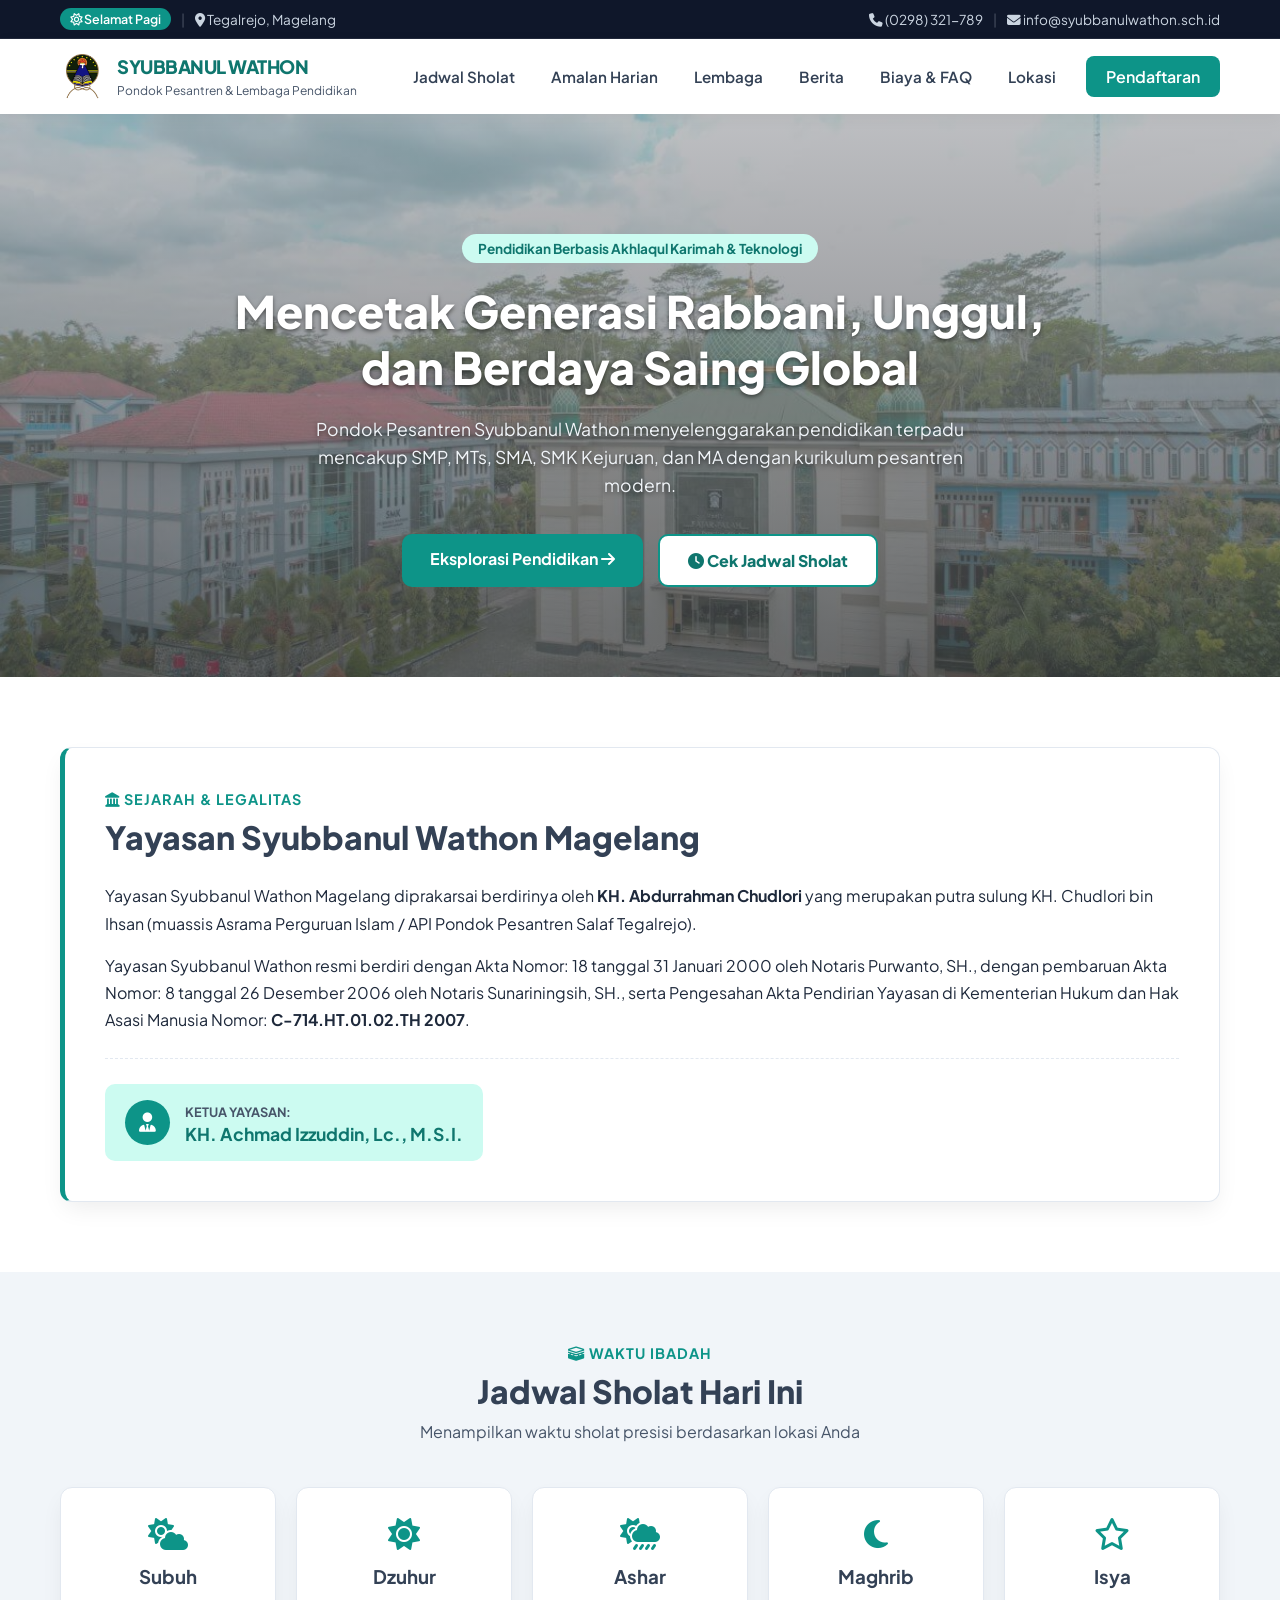
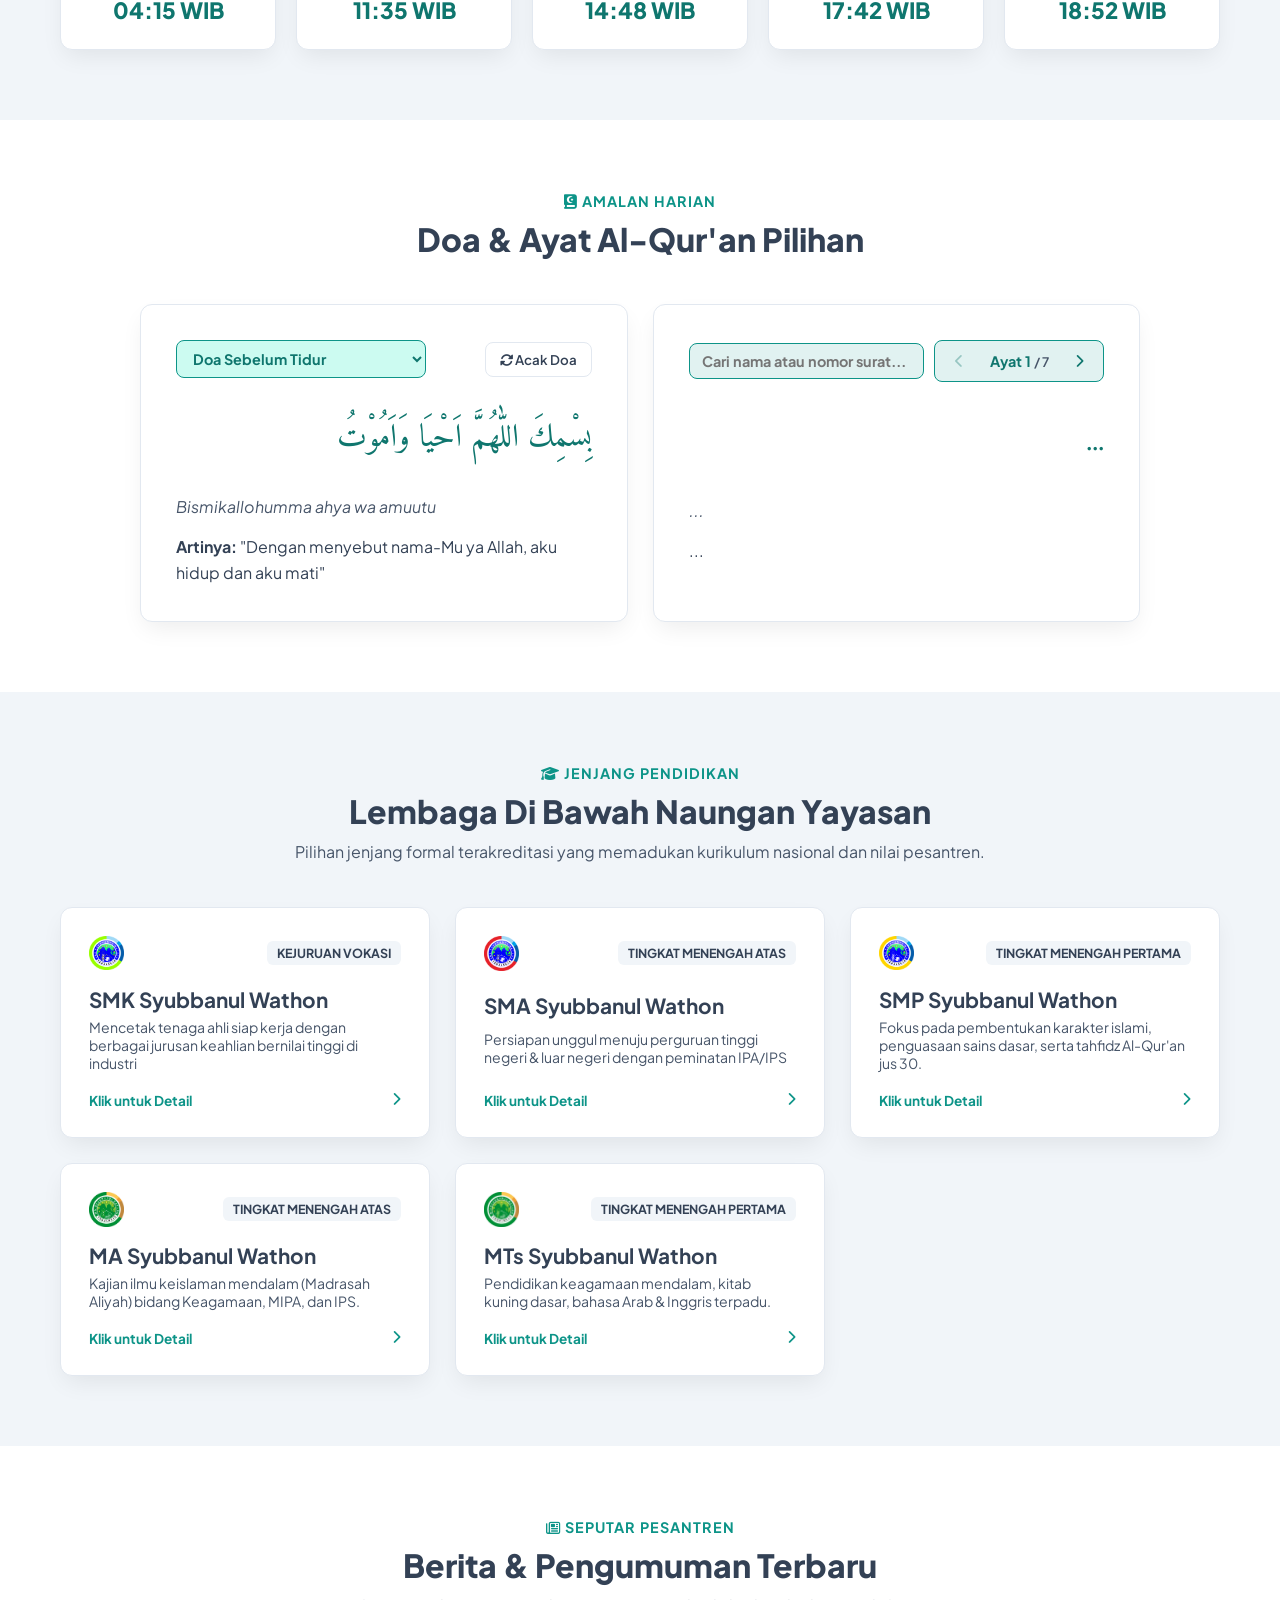
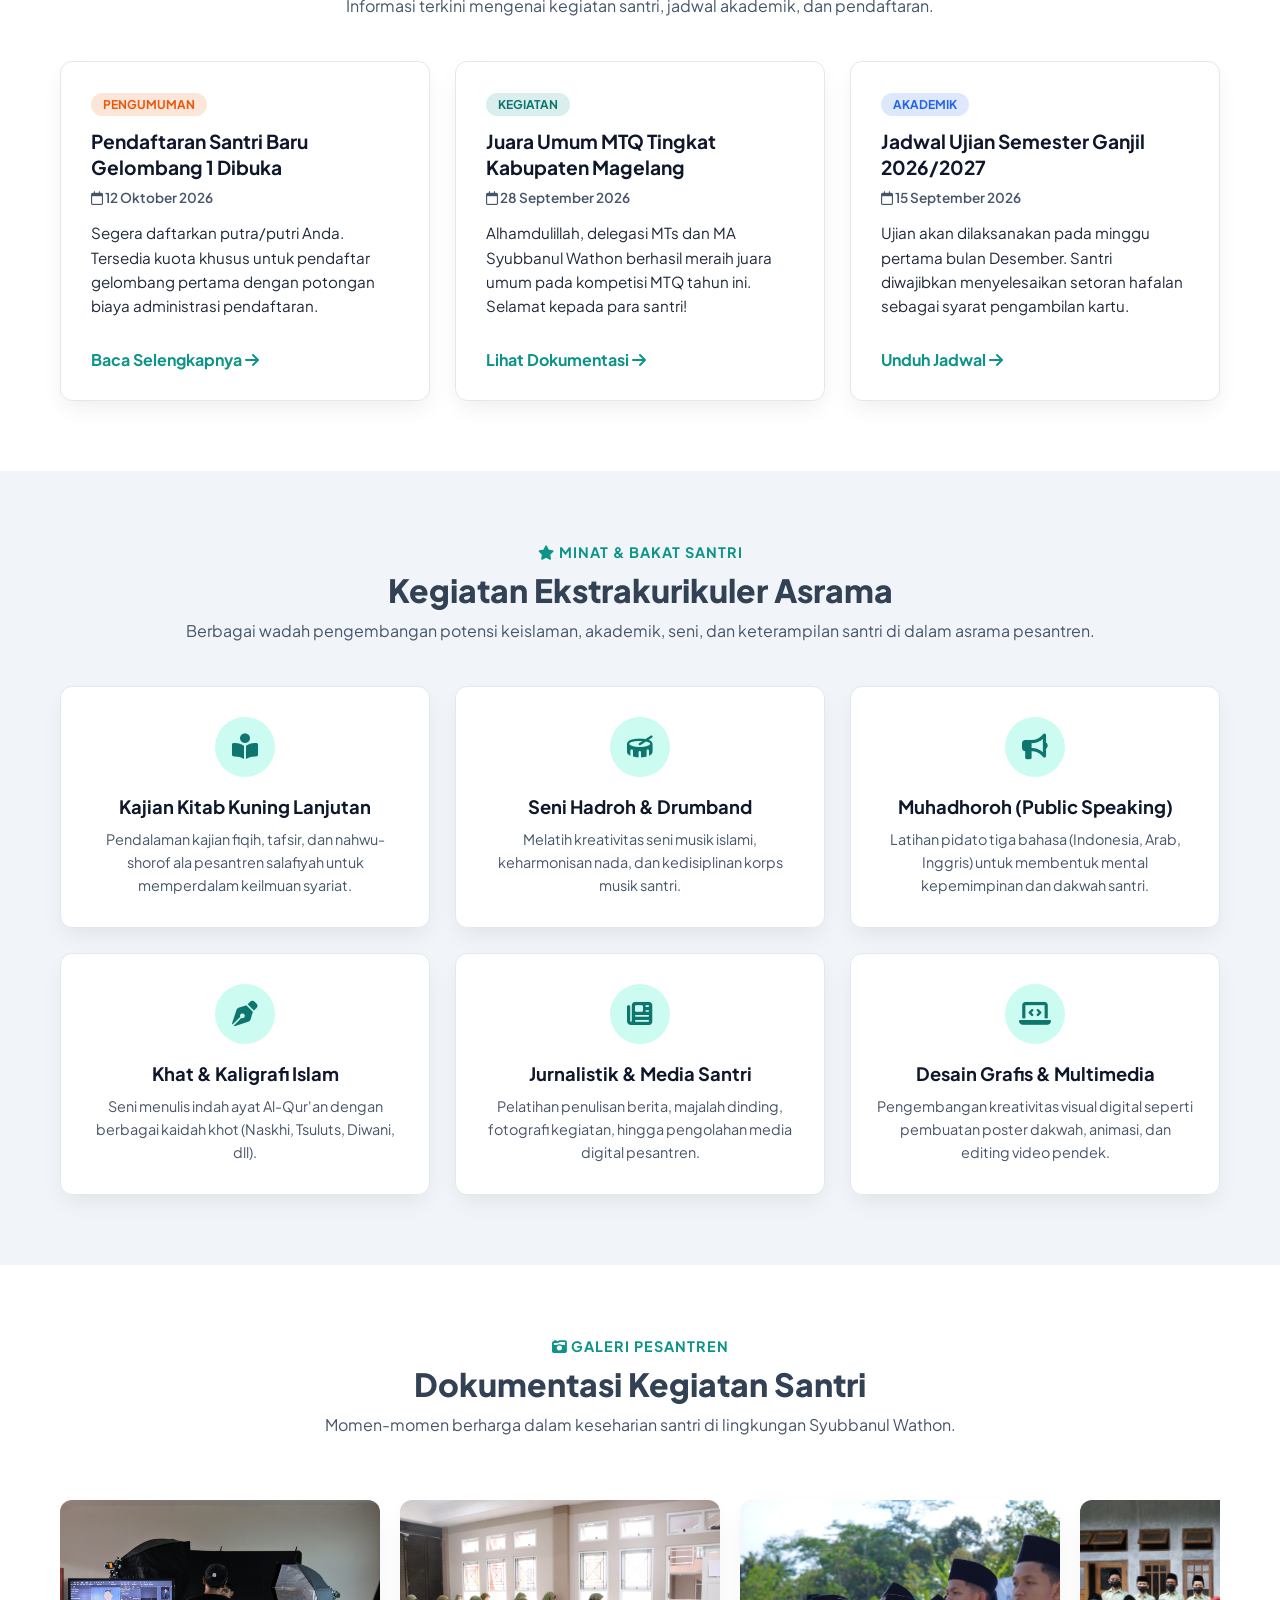
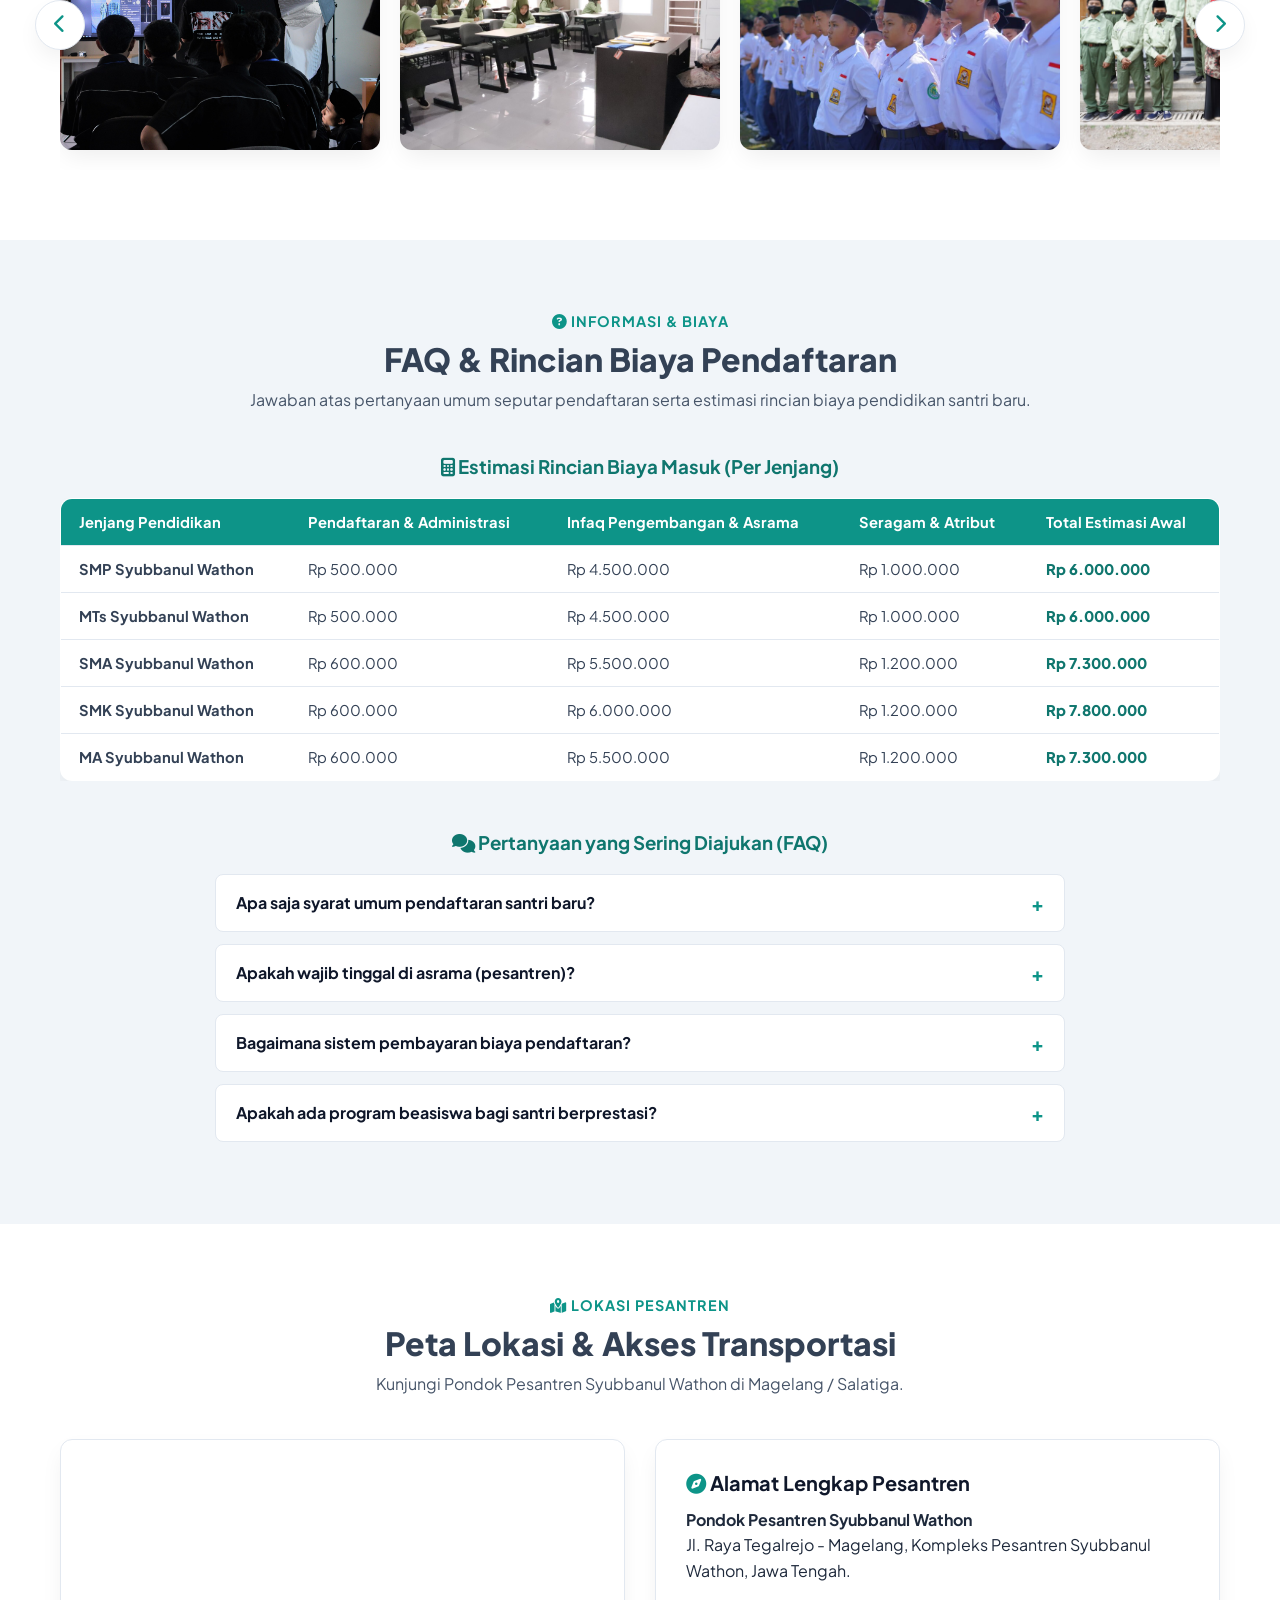
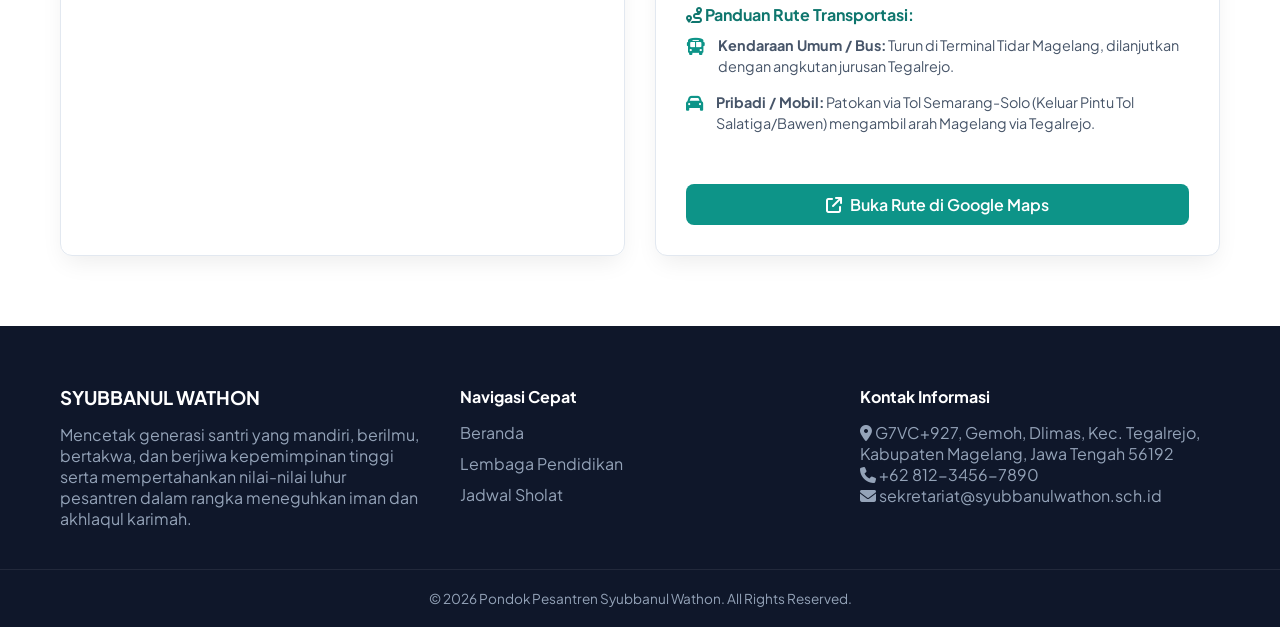
==== commit 812e8c0f: "ubahcsssuratayat" ====
--- a/index.html
+++ b/index.html
@@ -160,7 +160,7 @@
             </div>
             
             <div class="amalan-grid">
-                <!-- Kolom Doa -->
+                <!-- Kolom Doa (Tidak Diubah) -->
                 <div class="dua-box">
                     <div class="dua-header">
                         <select id="doaDropdown" class="dua-dropdown">
@@ -173,15 +173,31 @@
                     <div class="dua-meaning" id="dua-meaning">...</div>
                 </div>
 
-                <!-- Kolom Ayat Al-Qur'an dengan Dual Dropdown -->
+                <!-- Kolom Ayat Al-Qur'an dengan Search Surat & Navigasi Panah Ayat -->
                 <div class="dua-box quran-box">
-                    <div class="dua-header" style="gap: 10px;">
-                        <select id="quranDropdown" class="dua-dropdown">
-                            <option value="">Memuat Surat...</option>
-                        </select>
-                        <select id="ayatDropdown" class="dua-dropdown" style="max-width: 110px;">
-                            <option value="">Ayat</option>
-                        </select>
+                    <div class="dua-header quran-header">
+                        <!-- Input Search Surat + Daftar Hasil Melayang -->
+                        <div class="quran-search-wrapper" id="quranSearchWrapper">
+                            <input 
+                                type="text" 
+                                id="quranSearchInput" 
+                                class="dua-dropdown quran-search-input" 
+                                placeholder="Cari nama atau nomor surat..." 
+                                autocomplete="off"
+                            />
+                            <ul id="quranSearchResults" class="quran-search-results"></ul>
+                        </div>
+
+                        <!-- Navigasi Panah Kiri & Kanan Ayat -->
+                        <div class="ayat-input-wrapper">
+                            <button type="button" id="prevAyatBtn" class="ayat-nav-btn" aria-label="Ayat Sebelumnya" title="Ayat Sebelumnya">
+                                <i class="fa-solid fa-chevron-left"></i>
+                            </button>
+                            <span class="ayat-display">Ayat <strong id="ayatCurrent">1</strong> <span id="ayatTotal">/ 7</span></span>
+                            <button type="button" id="nextAyatBtn" class="ayat-nav-btn" aria-label="Ayat Berikutnya" title="Ayat Berikutnya">
+                                <i class="fa-solid fa-chevron-right"></i>
+                            </button>
+                        </div>
                     </div>
                     <div class="dua-arabic" id="quran-arabic">...</div>
                     <div class="dua-latin" id="quran-latin">...</div>
--- a/style.css
+++ b/style.css
@@ -13,7 +13,7 @@
     --text-color: #334155;
     --shadow: 0 10px 25px -5px rgba(0, 0, 0, 0.08);
     --radius: 12px;
-    --transition: all 0.3s ease;
+    --transition: all 0.25s ease;
 }
 
 body.theme-day {
@@ -27,6 +27,26 @@
     box-sizing: border-box;
     font-family: 'Plus Jakarta Sans', sans-serif;
     scroll-behavior: smooth;
+    -webkit-tap-highlight-color: transparent;
+}
+
+/* Hilangkan outline bawaan browser saat elemen diklik */
+a:focus,
+a:focus-visible,
+button:focus,
+button:focus-visible,
+input:focus,
+input:focus-visible,
+select:focus,
+select:focus-visible,
+textarea:focus,
+textarea:focus-visible,
+summary:focus,
+summary:focus-visible,
+[tabindex]:focus,
+[tabindex]:focus-visible {
+    outline: none;
+    box-shadow: none;
 }
 
 .container {
@@ -92,6 +112,11 @@
     gap: 12px;
     text-decoration: none;
     color: inherit;
+    transition: var(--transition);
+}
+
+.brand:active {
+    transform: scale(0.98);
 }
 
 .brand-logo {
@@ -130,11 +155,18 @@
     color: var(--text-color);
     font-weight: 600;
     font-size: 0.95rem;
+    padding: 4px 6px;
+    border-radius: 6px;
     transition: var(--transition);
 }
 
 .nav-link:hover, .nav-link.active {
     color: var(--primary);
+}
+
+.nav-link:active {
+    background-color: var(--primary-light);
+    color: var(--primary-dark);
 }
 
 .btn-primary {
@@ -157,6 +189,13 @@
     transform: translateY(-2px);
 }
 
+.btn-primary:active,
+.btn-primary:focus {
+    background-color: var(--primary-dark);
+    transform: scale(0.97);
+    box-shadow: none;
+}
+
 .btn-secondary {
     background-color: var(--gray-200);
     color: var(--gray-800);
@@ -165,6 +204,18 @@
     border: none;
     cursor: pointer;
     font-weight: 600;
+    transition: var(--transition);
+}
+
+.btn-secondary:hover {
+    background-color: #cbd5e1;
+}
+
+.btn-secondary:active,
+.btn-secondary:focus {
+    background-color: #cbd5e1;
+    transform: scale(0.97);
+    box-shadow: none;
 }
 
 .nav-toggle {
@@ -174,11 +225,20 @@
     font-size: 1.5rem;
     color: var(--text-color);
     cursor: pointer;
+    padding: 6px 10px;
+    border-radius: 8px;
+    transition: var(--transition);
+}
+
+.nav-toggle:active {
+    background-color: var(--gray-100);
+    color: var(--primary);
+    transform: scale(0.95);
 }
 
 .hero {
     padding: 120px 0 90px;
-    background: linear-gradient(rgba(255, 255, 255, 0.40), rgba(255, 255, 255, 0.55)), 
+    background: linear-gradient(rgba(158, 160, 165, 0.65), rgba(67, 69, 73, 0.75)), 
                 url('assets/10-scaled-compresed.jpg'); 
     background-size: cover;       
     background-position: center;  
@@ -198,8 +258,8 @@
 }
 
 .hero-title {
-    color: #0f172a; 
-    text-shadow: 0 2px 8px rgba(255, 255, 255, 0.9), 0 1px 3px rgba(255, 255, 255, 1); 
+    color: #ffffff;
+    text-shadow: 0 2px 4px rgba(0, 0, 0, 0.5);
     font-size: 2.8rem;
     font-weight: 800;
     line-height: 1.25;
@@ -211,8 +271,8 @@
 
 .hero-desc {
     font-size: 1.1rem;
-    color: #1e293b;
-    text-shadow: 0 2px 6px rgba(255, 255, 255, 0.9);
+    color: #f1f5f9;
+    text-shadow: 0 2px 4px rgba(0, 0, 0, 0.5);
     max-width: 700px;
     margin: 0 auto 35px;
     line-height: 1.6;
@@ -233,7 +293,19 @@
     text-decoration: none;
     font-weight: 700;
     font-size: 1rem;
-    box-shadow: 0 4px 15px rgba(13, 148, 136, 0.3);
+    transition: var(--transition);
+}
+
+.btn-primary-lg:hover {
+    background-color: var(--primary-dark);
+    transform: translateY(-2px);
+}
+
+.btn-primary-lg:active,
+.btn-primary-lg:focus {
+    background-color: var(--primary-dark);
+    transform: scale(0.97);
+    box-shadow: none;
 }
 
 .btn-outline-lg {
@@ -245,7 +317,6 @@
     text-decoration: none;
     font-weight: 800;
     font-size: 1rem;
-    box-shadow: 0 4px 12px rgba(0, 0, 0, 0.1); 
     transition: var(--transition);
 }
 
@@ -253,6 +324,15 @@
     background-color: var(--primary);
     color: #ffffff;                 
     transform: translateY(-2px);
+}
+
+.btn-outline-lg:active,
+.btn-outline-lg:focus {
+    background-color: var(--primary-dark);
+    border-color: var(--primary-dark);
+    color: #ffffff;
+    transform: scale(0.97);
+    box-shadow: none;
 }
 
 .section {
@@ -353,17 +433,30 @@
     cursor: pointer;
     color: var(--text-color);
     font-weight: 600;
+    transition: var(--transition);
 }
 
 .btn-icon:hover {
     background-color: var(--gray-100);
-}
-
+    border-color: var(--primary);
+    color: var(--primary-dark);
+}
+
+.btn-icon:active,
+.btn-icon:focus {
+    background-color: var(--primary-light);
+    border-color: var(--primary);
+    color: var(--primary-dark);
+    transform: scale(0.96);
+    box-shadow: none;
+}
+
+/* Dropdown Doa Harian & Input Search Surat */
 .dua-dropdown {
     width: 100%;
     max-width: 250px;
     padding: 8px 12px;
-    border: 1px solid var(--primary);
+    border: 1.5px solid var(--primary);
     border-radius: 8px;
     background-color: var(--primary-light);
     color: var(--primary-dark);
@@ -375,13 +468,170 @@
     transition: var(--transition);
 }
 
-.dua-dropdown:focus {
-    box-shadow: 0 0 0 3px rgba(13, 148, 136, 0.2);
+.dua-dropdown:focus,
+.dua-dropdown:active {
+    background-color: #ffffff;
+    border-color: var(--primary-dark);
+    box-shadow: none;
 }
 
 .quran-box .dua-dropdown {
-    background-color: rgba(13, 148, 136, 0.15); 
-    color: var(--primary-dark);
+    background-color: rgba(13, 148, 136, 0.12); 
+    color: var(--primary-dark);
+}
+
+/* ==========================================
+   SEARCH SURAT & NAVIGASI PANAH AYAT (TANPA SHADOW)
+   ========================================== */
+.quran-header {
+    gap: 10px;
+    flex-wrap: wrap;
+}
+
+.quran-search-wrapper {
+    position: relative;
+    flex: 1;
+    min-width: 190px;
+}
+
+.quran-box .quran-search-input {
+    max-width: 100%;
+    cursor: text;
+}
+
+.quran-box .quran-search-input:focus,
+.quran-box .quran-search-input:active {
+    background-color: #ffffff;
+    border-color: var(--primary-dark);
+    box-shadow: none;
+}
+
+/* Daftar saran pencarian surat yang muncul saat diklik */
+.quran-search-results {
+    display: none;
+    position: absolute;
+    top: calc(100% + 6px);
+    left: 0;
+    width: 100%;
+    min-width: 260px;
+    max-height: 240px;
+    overflow-y: auto;
+    background-color: #ffffff;
+    border: 1.5px solid var(--primary);
+    border-radius: 10px;
+    box-shadow: none;
+    list-style: none;
+    padding: 6px;
+    z-index: 100;
+}
+
+.quran-search-results.show {
+    display: block;
+    animation: fadeIn 0.18s ease;
+}
+
+.quran-search-results::-webkit-scrollbar {
+    width: 6px;
+}
+
+.quran-search-results::-webkit-scrollbar-thumb {
+    background-color: #cbd5e1;
+    border-radius: 10px;
+}
+
+.quran-search-results li {
+    padding: 9px 12px;
+    border-radius: 8px;
+    cursor: pointer;
+    font-size: 0.9rem;
+    color: var(--gray-800);
+    display: flex;
+    justify-content: space-between;
+    align-items: center;
+    transition: background-color 0.15s ease, transform 0.1s ease;
+}
+
+.quran-search-results li:hover {
+    background-color: var(--primary-light);
+    color: var(--primary-dark);
+}
+
+.quran-search-results li:active {
+    background-color: var(--primary);
+    color: #ffffff;
+    transform: scale(0.98);
+}
+
+.quran-search-results li:active .ayat-badge {
+    background-color: rgba(255, 255, 255, 0.25);
+    color: #ffffff;
+}
+
+.quran-search-results li .ayat-badge {
+    font-size: 0.75rem;
+    background-color: var(--gray-100);
+    color: var(--gray-600);
+    padding: 2px 8px;
+    border-radius: 12px;
+    font-weight: 600;
+}
+
+/* Kotak navigasi panah kiri-kanan ayat */
+.ayat-input-wrapper {
+    display: flex;
+    align-items: center;
+    gap: 10px;
+    padding: 6px 10px;
+    border: 1.5px solid var(--primary);
+    border-radius: 8px;
+    background-color: rgba(13, 148, 136, 0.12);
+    color: var(--primary-dark);
+    font-weight: 700;
+    font-size: 0.9rem;
+    user-select: none;
+}
+
+.ayat-display {
+    min-width: 72px;
+    text-align: center;
+}
+
+.ayat-display span {
+    font-size: 0.82rem;
+    color: var(--gray-600);
+    font-weight: 600;
+}
+
+.ayat-nav-btn {
+    background: transparent;
+    border: none;
+    color: var(--primary-dark);
+    width: 28px;
+    height: 28px;
+    border-radius: 6px;
+    display: flex;
+    align-items: center;
+    justify-content: center;
+    cursor: pointer;
+    font-size: 0.85rem;
+    transition: var(--transition);
+}
+
+.ayat-nav-btn:hover:not(:disabled) {
+    background-color: var(--primary);
+    color: #ffffff;
+}
+
+.ayat-nav-btn:active:not(:disabled) {
+    background-color: var(--primary-dark);
+    color: #ffffff;
+    transform: scale(0.92);
+    box-shadow: none;
+}
+
+.ayat-nav-btn:disabled {
+    opacity: 0.35;
+    cursor: not-allowed;
 }
 
 .dua-arabic {
@@ -458,25 +708,32 @@
     color: var(--primary);
     text-decoration: none;
     font-weight: 700;
+    transition: var(--transition);
+}
+
+.btn-link:hover {
+    color: var(--primary-dark);
+}
+
+.btn-link:active {
+    transform: translateX(3px);
 }
 
 .jurusan-grid {
     display: grid;
     grid-template-columns: repeat(auto-fit, minmax(320px, 1fr));
     gap: 25px;
-    align-items: stretch; /* Memaksa semua kartu memiliki tinggi yang sama */
+    align-items: stretch;
 }
 
 .jurusan-card {
     background-color: var(--card-bg);
     border-radius: var(--radius);
     padding: 28px;
-    border: 1px solid var(--gray-200);
+    border: 1.5px solid var(--gray-200);
     box-shadow: var(--shadow);
     cursor: pointer;
     transition: var(--transition);
-
-    /* Tambahkan ini agar footer kartu tetap rata di bawah */
     display: flex;
     flex-direction: column;
     justify-content: space-between;
@@ -487,6 +744,15 @@
     transform: translateY(-6px);
     border-color: var(--primary);
     box-shadow: 0 15px 30px rgba(13, 148, 136, 0.15);
+}
+
+/* Efek klik kartu jurusan tanpa shadow */
+.jurusan-card:active,
+.jurusan-card:focus {
+    border-color: var(--primary-dark);
+    background-color: #f0fdfa;
+    transform: scale(0.98);
+    box-shadow: none;
 }
 
 .jurusan-card-header {
@@ -568,6 +834,20 @@
     border: none;
     cursor: pointer;
     color: var(--gray-600);
+    line-height: 1;
+    padding: 4px 10px;
+    border-radius: 8px;
+    transition: var(--transition);
+}
+
+.modal-close:hover {
+    background-color: var(--gray-100);
+    color: var(--dark);
+}
+
+.modal-close:active {
+    background-color: var(--gray-200);
+    transform: scale(0.92);
 }
 
 .modal-icon {
@@ -647,6 +927,12 @@
 .footer-col a {
     color: #94a3b8;
     text-decoration: none;
+    transition: var(--transition);
+}
+
+.footer-col a:hover,
+.footer-col a:active {
+    color: #ffffff;
 }
 
 .footer-bottom {
@@ -742,7 +1028,7 @@
 
 .gallery-btn {
     background-color: var(--card-bg);
-    border: 1px solid var(--gray-200);
+    border: 1.5px solid var(--gray-200);
     color: var(--primary);
     width: 50px;
     height: 50px;
@@ -760,7 +1046,17 @@
 
 .gallery-btn:hover {
     background-color: var(--primary);
+    border-color: var(--primary);
     color: white;
+}
+
+.gallery-btn:active,
+.gallery-btn:focus {
+    background-color: var(--primary-dark);
+    border-color: var(--primary-dark);
+    color: white;
+    transform: scale(0.94);
+    box-shadow: none;
 }
 
 .gallery-btn.left { left: -25px; }
@@ -770,12 +1066,10 @@
     .gallery-btn { display: none; }
 }
 
-
 /* Perbaikan Khusus Mobile (Layar HP) */
 @media (max-width: 768px) {
-    /* 1. Merapikan Top Bar (Jam, Lokasi, Kontak) */
     .top-bar-content {
-        flex-direction: column; /* Mengubah susunan menjadi vertikal/ke bawah */
+        flex-direction: column;
         justify-content: center;
         text-align: center;
         gap: 8px;
@@ -788,26 +1082,25 @@
     }
     
     .divider {
-        display: none; /* Menyembunyikan garis pemisah vertikal "|" di layar sempit */
+        display: none;
     }
 
-    /* 2. Merapikan Judul Syubbanul Wathon di Navbar */
     .brand {
-        max-width: 85%; /* Membatasi lebar agar tidak menabrak tombol menu */
+        max-width: 85%;
     }
     
     .brand-title {
-        font-size: 1rem; /* Mengecilkan teks judul utama */
+        font-size: 1rem;
     }
     
     .brand-sub {
-        font-size: 0.65rem; /* Mengecilkan teks sub-judul */
-        white-space: normal; /* Mengizinkan teks turun ke baris baru jika terlalu panjang */
+        font-size: 0.65rem;
+        white-space: normal;
         line-height: 1.2;
     }
     
     .brand-logo {
-        width: 35px; /* Mengecilkan logo sedikit */
+        width: 35px;
         height: 35px;
     }
 }
@@ -838,7 +1131,7 @@
 
 .berita-badge {
     display: inline-block;
-    background-color: rgba(234, 88, 12, 0.15); /* Orange pudar */
+    background-color: rgba(234, 88, 12, 0.15);
     color: #ea580c;
     padding: 4px 12px;
     border-radius: 20px;
@@ -849,12 +1142,12 @@
 }
 
 .berita-badge.badge-kegiatan {
-    background-color: rgba(13, 148, 136, 0.15); /* Hijau pudar */
+    background-color: rgba(13, 148, 136, 0.15);
     color: var(--primary-dark);
 }
 
 .berita-badge.badge-akademik {
-    background-color: rgba(37, 99, 235, 0.15); /* Biru pudar */
+    background-color: rgba(37, 99, 235, 0.15);
     color: #2563eb;
 }
 
@@ -912,11 +1205,10 @@
 /* FAQ Akordion Styles */
 .faq-item {
     background-color: var(--card-bg);
-    border: 1px solid var(--gray-200);
+    border: 1.5px solid var(--gray-200);
     border-radius: 8px;
     margin-bottom: 12px;
     padding: 16px 20px;
-    box-shadow: 0 2px 5px rgba(0,0,0,0.02);
     transition: var(--transition);
 }
 
@@ -931,10 +1223,17 @@
     color: var(--dark);
     font-size: 1rem;
     outline: none;
-    list-style: none; /* Menghilangkan panah bawaan browser di beberapa platform */
+    list-style: none;
     display: flex;
     justify-content: space-between;
     align-items: center;
+    user-select: none;
+    transition: var(--transition);
+}
+
+.faq-item summary:active {
+    color: var(--primary-dark);
+    transform: scale(0.99);
 }
 
 .faq-item summary::after {
@@ -1070,7 +1369,6 @@
     margin-top: 3px;
 }
 
-/* Responsif Layar HP */
 @media (max-width: 768px) {
     .maps-grid {
         grid-template-columns: 1fr;
@@ -1152,10 +1450,8 @@
 
 /* =========================================================================
    KOMENTAR (REFAKTORISASI CSS & KOMPONEN FORMULIR):
-   Kumpulan kelas berikut dibuat untuk menggantikan tumpukan inline styles (style="...")
-   pada formulir pendaftaran santri baru (pendaftaran.html), mendukung tata letak grid
-   responsif 1-2 kolom, komponen kotak unggah berkas, modal dialog notifikasi elegan,
-   serta focus outline ramah aksesibilitas (a11y).
+   Kumpulan kelas berikut dibuat untuk formulir pendaftaran santri baru
+   (pendaftaran.html) dengan efek klik & fokus bersih tanpa shadow.
    ========================================================================= */
 .form-section {
     padding: 50px 0;
@@ -1208,10 +1504,14 @@
 }
 
 .form-control:focus,
+.form-control:active,
 .form-select:focus,
-.form-textarea:focus {
+.form-select:active,
+.form-textarea:focus,
+.form-textarea:active {
     border-color: var(--primary);
-    box-shadow: 0 0 0 4px rgba(13, 148, 136, 0.12);
+    background-color: #f0fdfa;
+    box-shadow: none;
     outline: none;
 }
 
@@ -1316,14 +1616,19 @@
     gap: 10px;
     background-color: var(--primary);
     color: #ffffff;
-    box-shadow: 0 4px 14px rgba(13, 148, 136, 0.25);
     transition: var(--transition);
 }
 
 .form-submit-btn:hover {
     background-color: var(--primary-dark);
     transform: translateY(-2px);
-    box-shadow: 0 8px 20px rgba(13, 148, 136, 0.35);
+}
+
+.form-submit-btn:active,
+.form-submit-btn:focus {
+    background-color: var(--primary-dark);
+    transform: scale(0.98);
+    box-shadow: none;
 }
 
 /* ==========================================
@@ -1363,20 +1668,6 @@
 @keyframes scaleIn {
     from { opacity: 0; transform: scale(0.92); }
     to { opacity: 1; transform: scale(1); }
-}
-
-/* ==========================================
-   ACCESSIBILITY & FOCUS OUTLINE ENHANCEMENT
-   ========================================== */
-:focus-visible {
-    outline: 2.5px solid var(--primary);
-    outline-offset: 2px;
-}
-
-.jurusan-card:focus-visible {
-    outline: 3px solid var(--primary);
-    outline-offset: 3px;
-    transform: translateY(-4px);
 }
 
 @media (max-width: 768px) {
